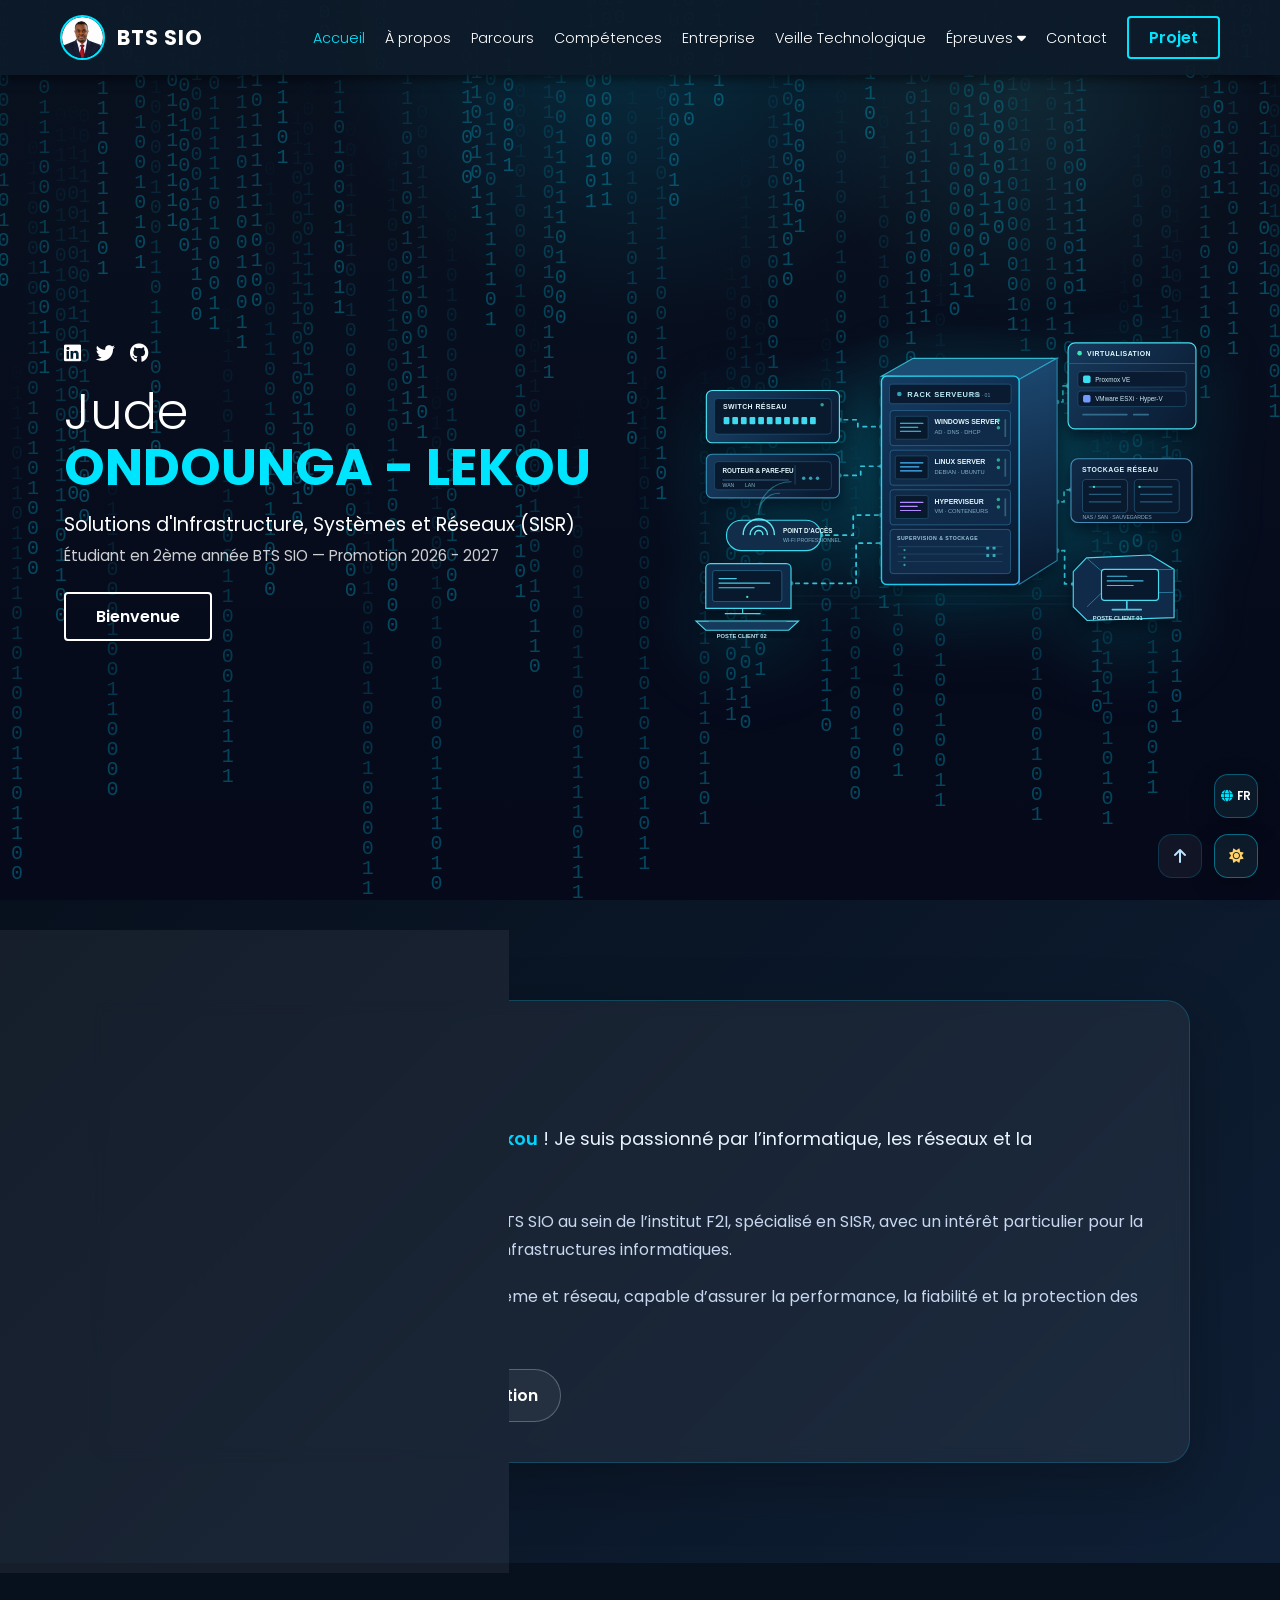
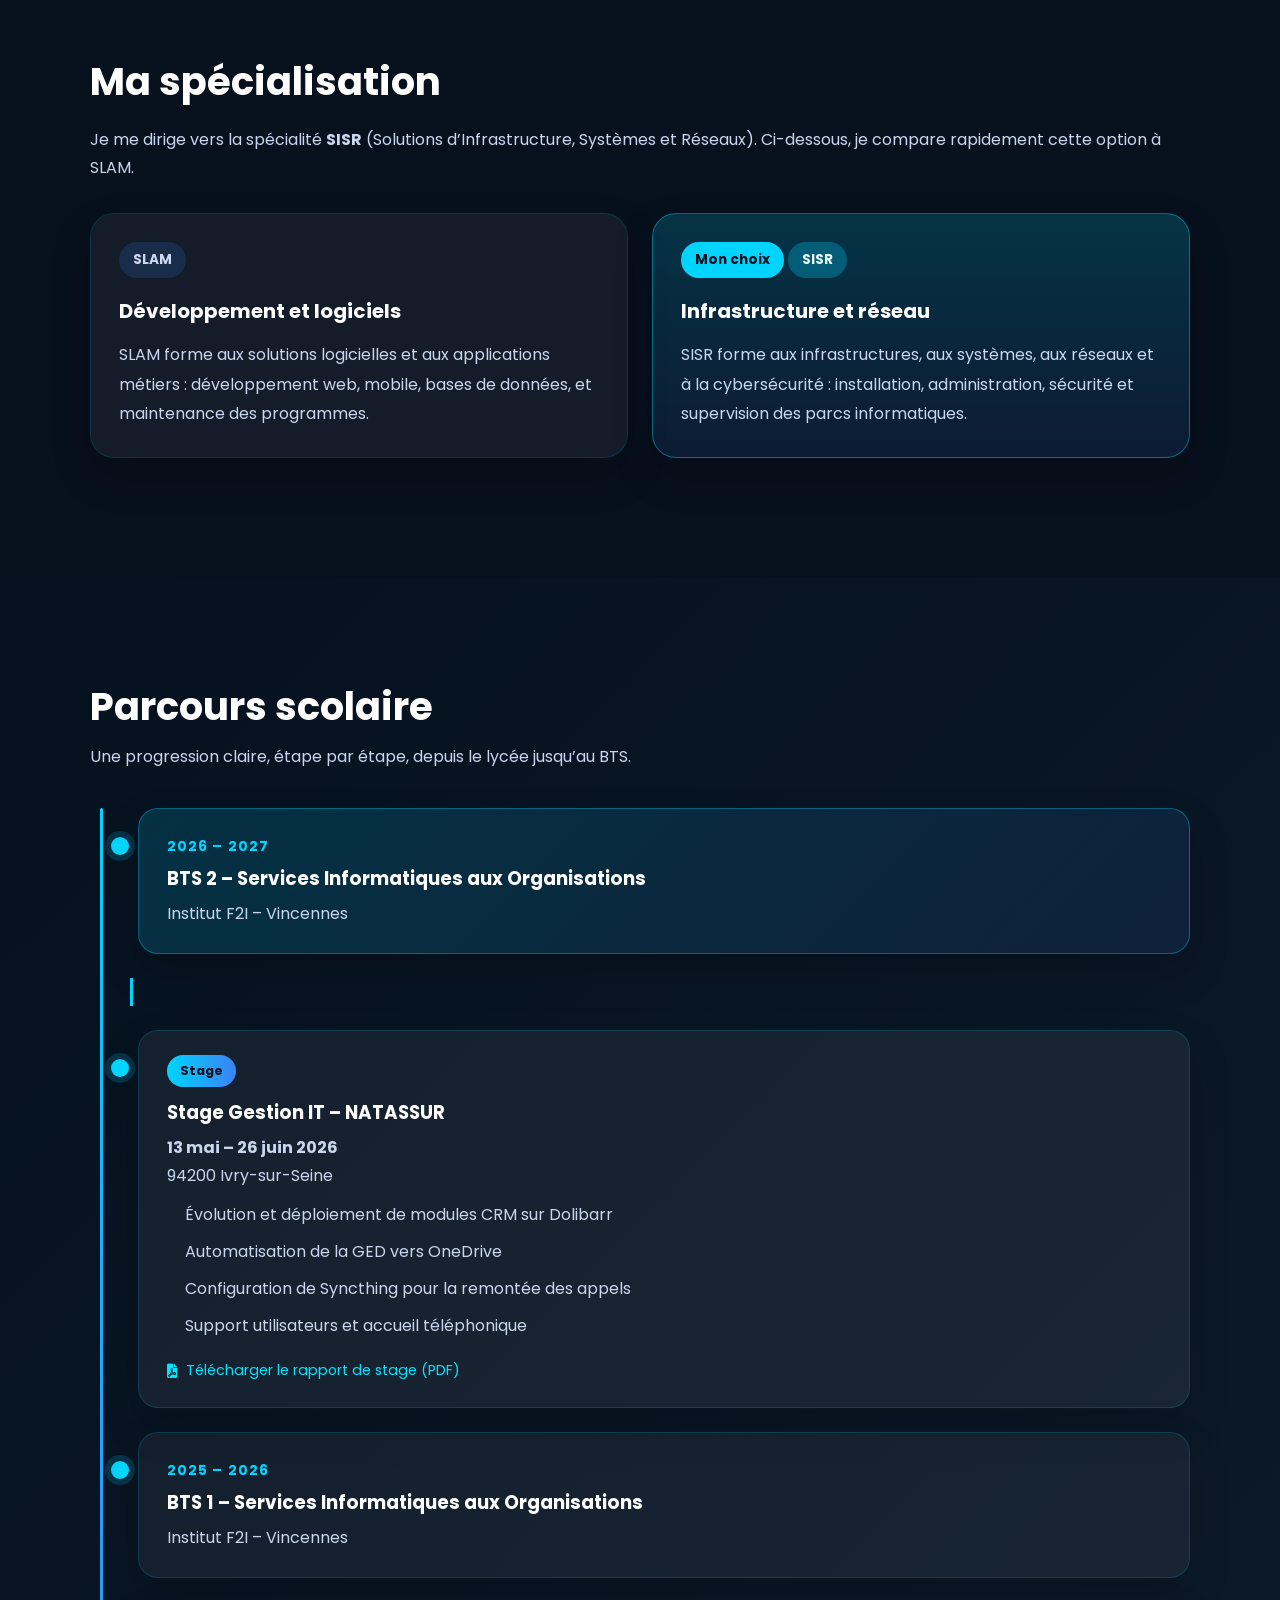
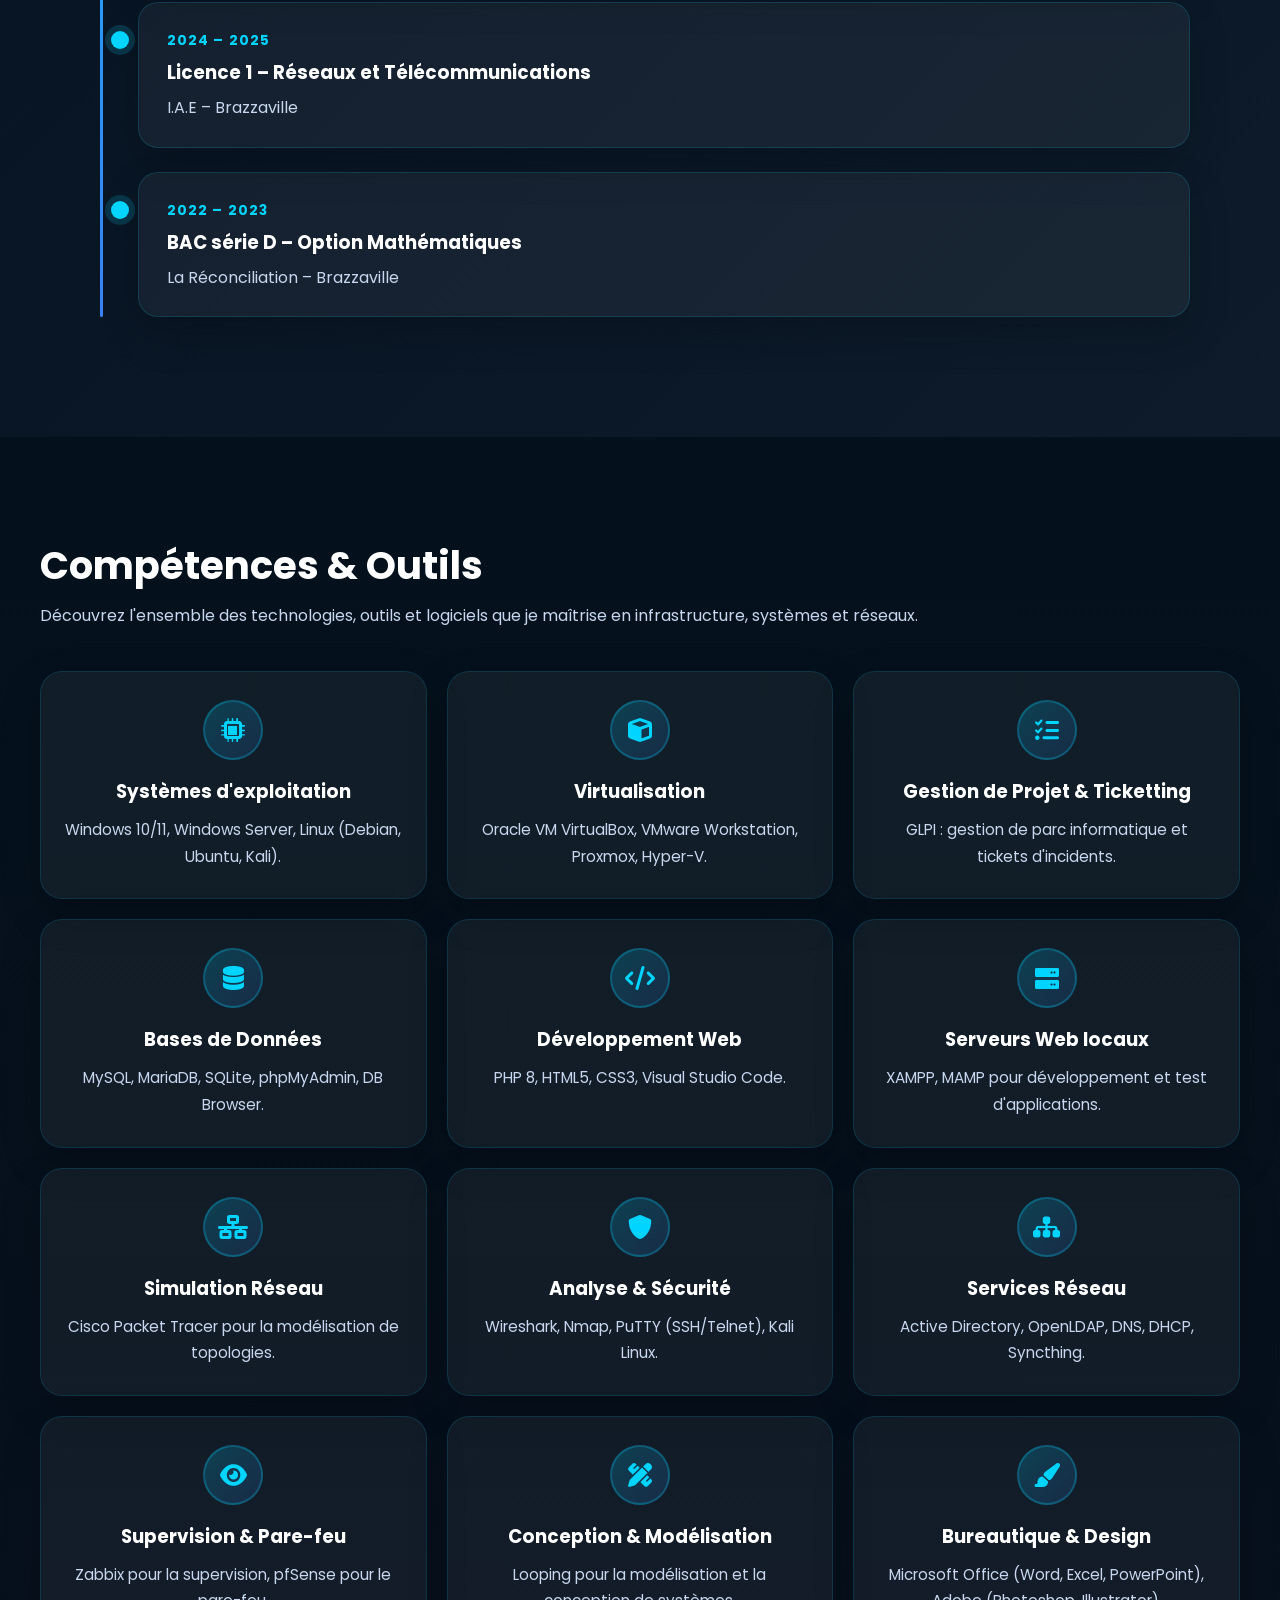
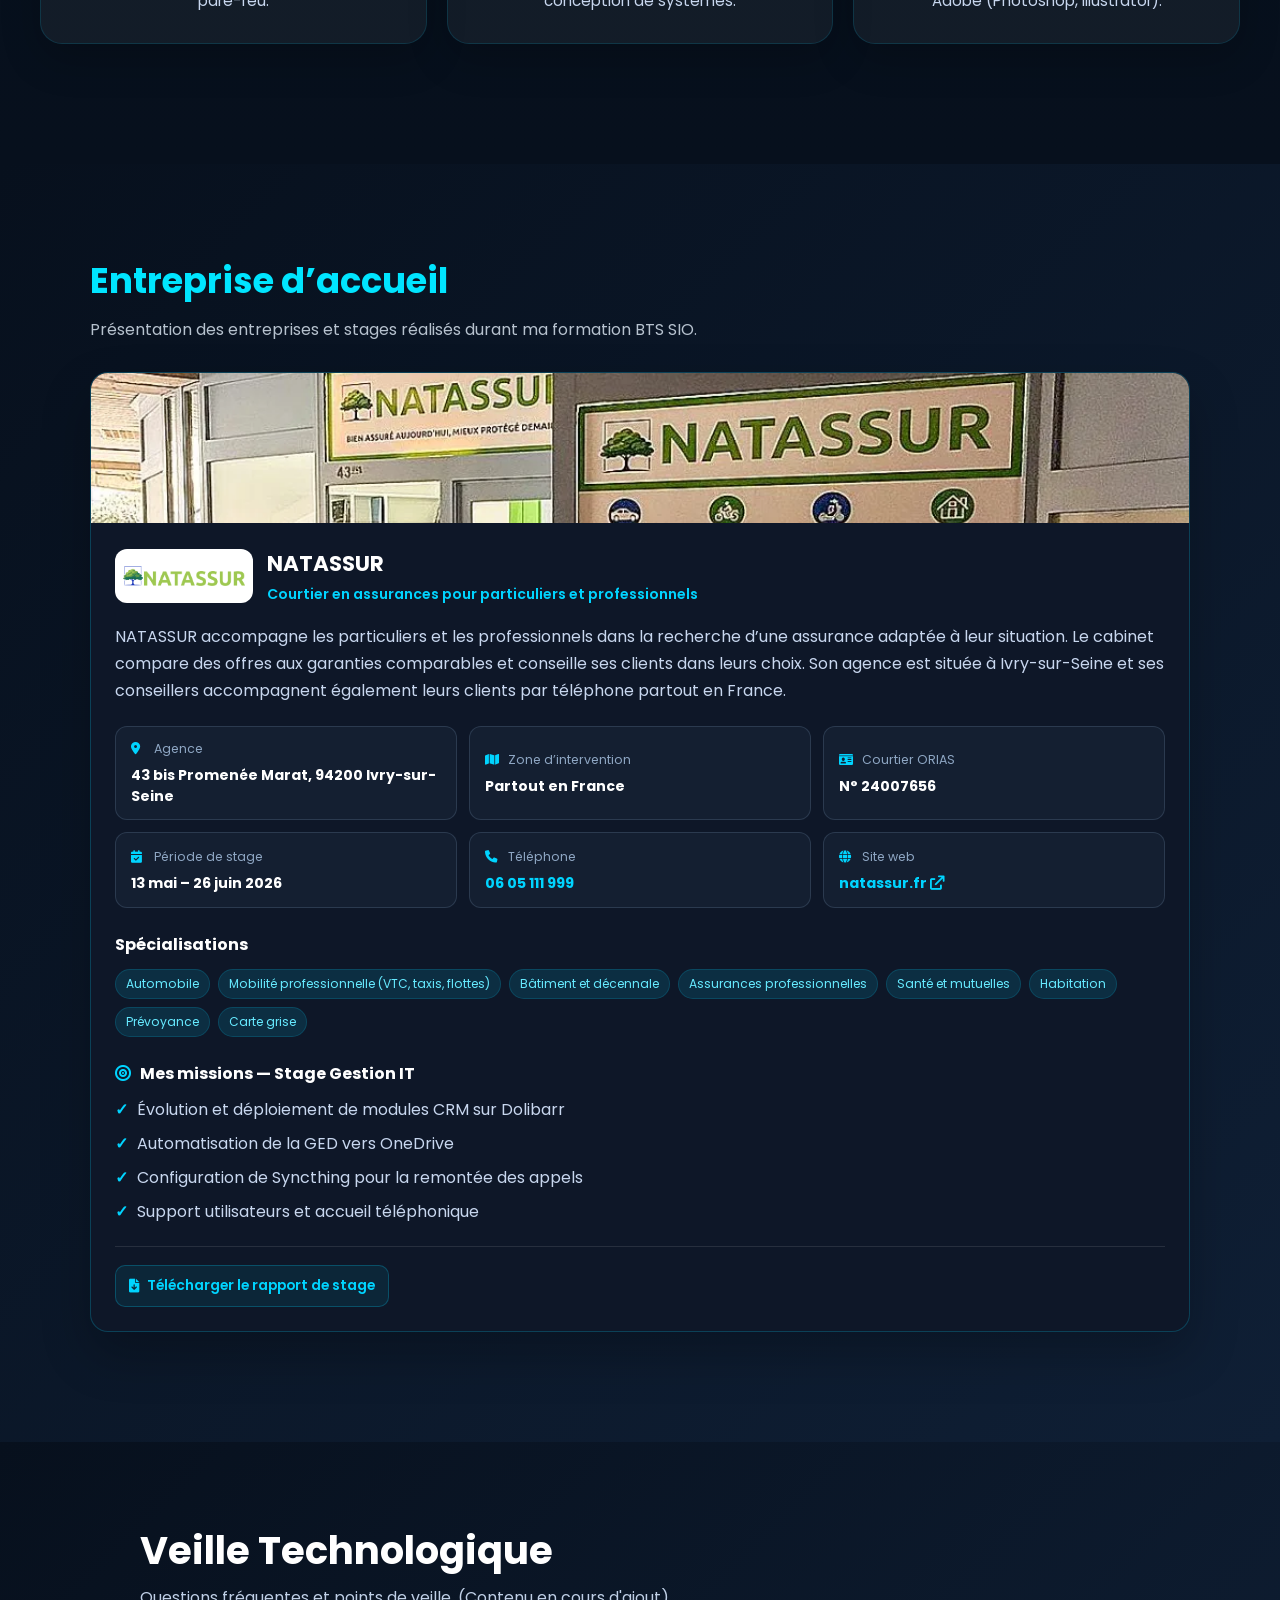
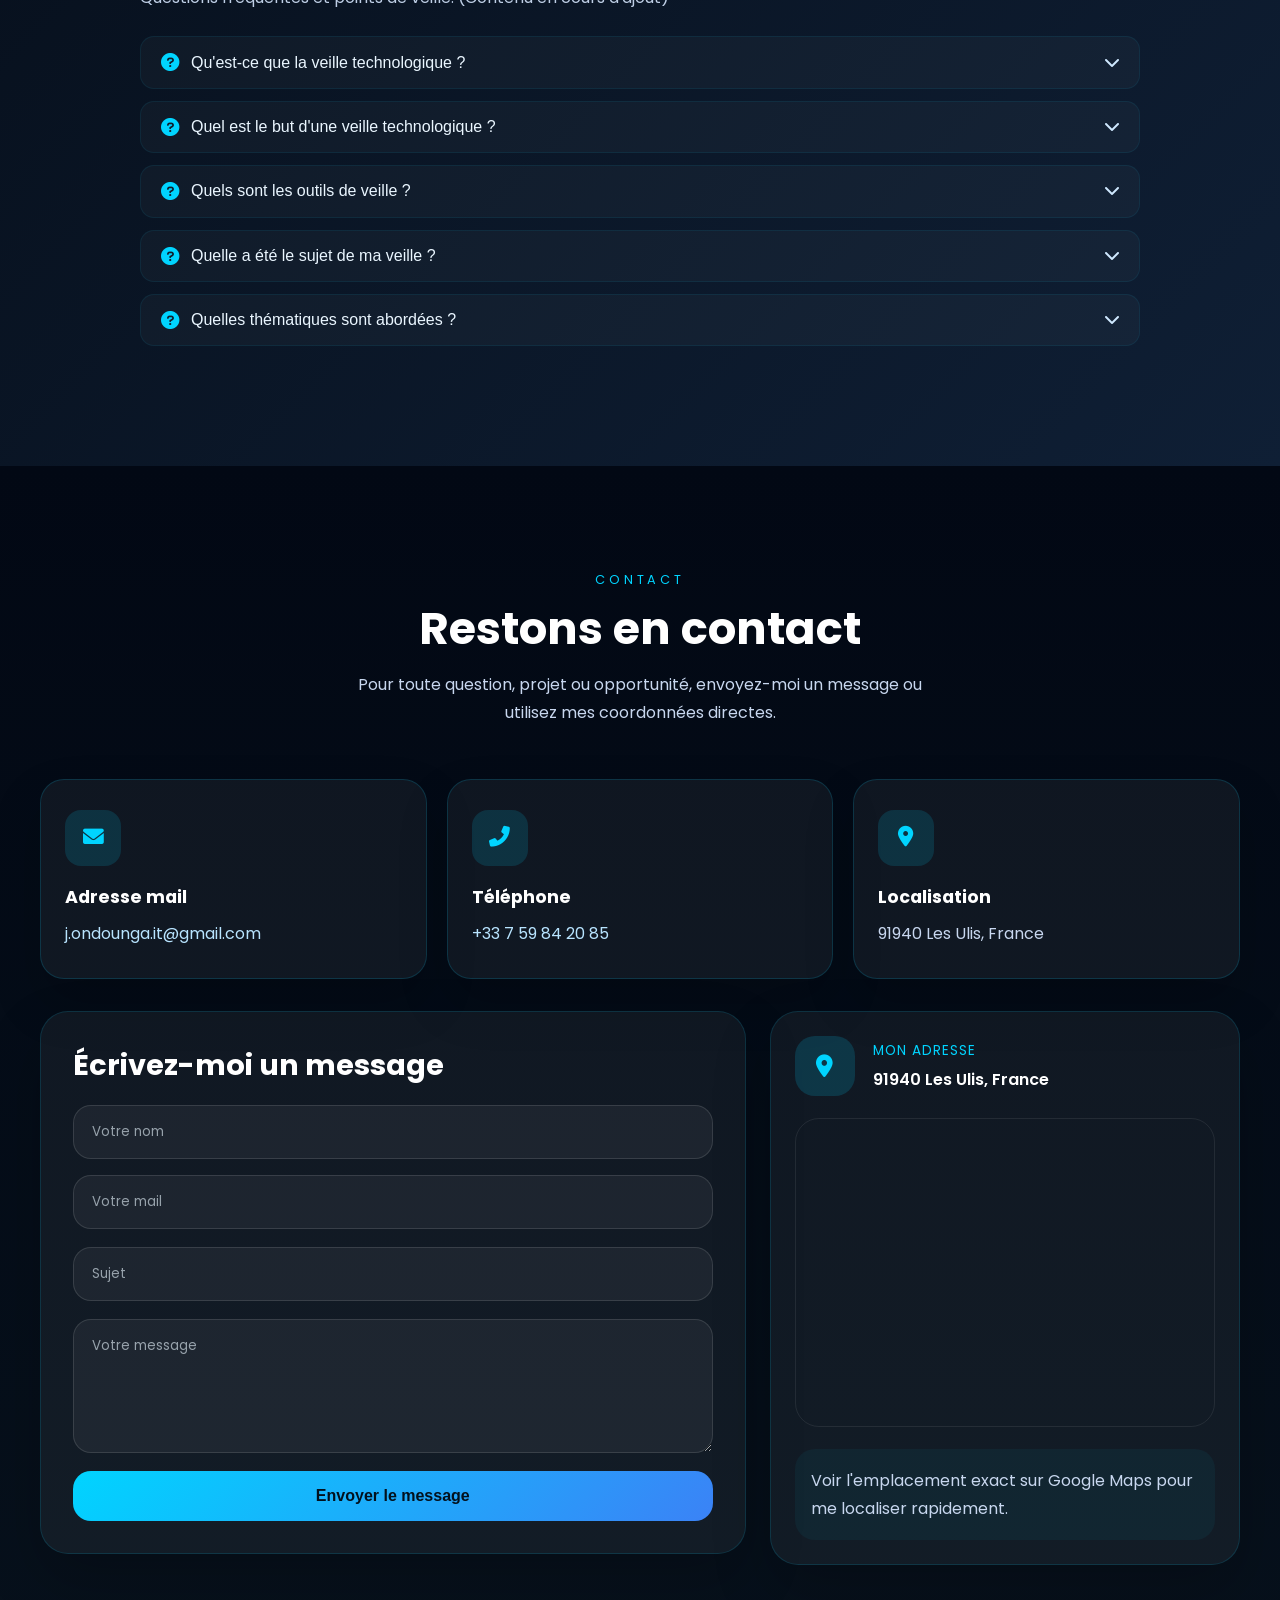
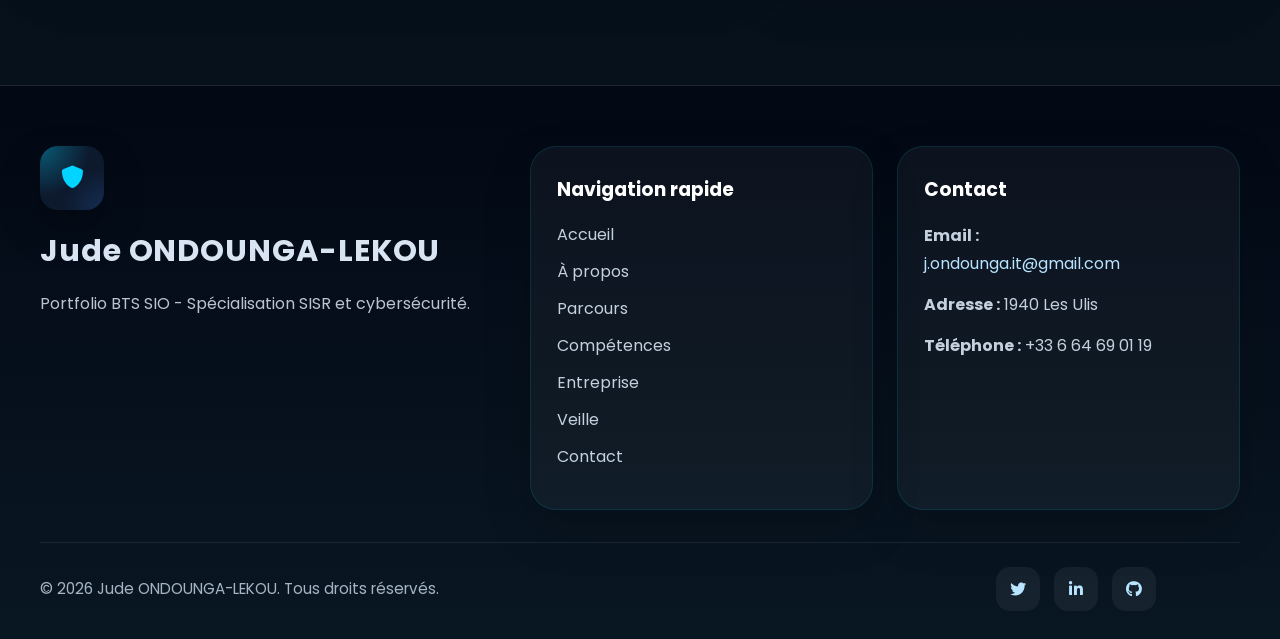
==== index.html @ 94095bde "a jour" ====
<!DOCTYPE html>
<html lang="fr">
<!--
    File: index.html
    Purpose: Page d'accueil du portfolio de Jude ONDOUNGA-LEKOU.
    Structure: Header (nav) → Hero → À propos → Spécialisation → Parcours → Compétences → Entreprise → Veille → Footer/Contact
    Notes:
        - Ancres disponibles: #a-propos, #parcours, #competences, #entreprise, #veille, #contact
        - Les styles sont dans `style.css` et les icônes utilisent Font Awesome.
-->
<head>
    <meta charset="UTF-8">
    <meta name="viewport" content="width=device-width, initial-scale=1.0">
    <link rel="icon" type="image/png" sizes="96x96" href="images/favicon.png">
    <title>Jude ONDOUNGA-LEKOU | Portfolio étudiant BTS SIO SISR</title>
    <meta name="description" content="Découvrez le portfolio de Jude ONDOUNGA-LEKOU, étudiant en BTS SIO option SISR : parcours, compétences en systèmes et réseaux, projets, certifications et veille technologique.">
    <meta name="author" content="Jude ONDOUNGA-LEKOU">
    <meta name="robots" content="index, follow">
    <meta name="theme-color" content="#0d1b2a">
    <meta property="og:type" content="website">
    <meta property="og:locale" content="fr_FR">
    <meta property="og:title" content="Jude ONDOUNGA-LEKOU | Portfolio BTS SIO SISR">
    <meta property="og:description" content="Parcours, compétences, projets et certifications en systèmes, réseaux et cybersécurité.">
    <meta name="twitter:card" content="summary">
        <script type="application/ld+json">
        {
            "@context": "https://schema.org",
            "@type": "Person",
            "name": "Jude ONDOUNGA-LEKOU",
            "description": "Étudiant en BTS Services informatiques aux organisations, option Solutions d’infrastructure, systèmes et réseaux (SISR).",
            "affiliation": {
                "@type": "EducationalOrganization",
                "name": "Institut F2I"
            },
            "knowsAbout": ["Administration systèmes", "Réseaux informatiques", "Cybersécurité", "BTS SIO SISR"]
        }
        </script>
    <link rel="stylesheet" href="style.css">
    <script src="theme.js" defer></script>
    <script src="index-page.js" defer></script>
    <script src="language.js" defer></script>
    <script src="binary-rain.js" defer></script>
    <link href="https://fonts.googleapis.com/css2?family=Poppins:wght@300;400;600;700&display=swap" rel="stylesheet">
    <link rel="stylesheet" href="https://cdnjs.cloudflare.com/ajax/libs/font-awesome/6.0.0/css/all.min.css">
</head>
<body id="top">

    <!-- Header: barre de navigation principale, fixe en haut -->
    <header class="navbar">
        <div class="logo-area">
            <div class="avatar">
                <img src="images/profil_jude2.png" alt="Jude ONDOUNGA-LEKOU">
            </div>
            <span class="bts-text">BTS SIO</span>
        </div>
        <button class="nav-toggle" aria-label="Ouvrir le menu" aria-expanded="false">
            <i class="fas fa-bars"></i>
        </button>
        <nav class="nav-links">
            <ul>
                <li><a href="#top" class="active">Accueil</a></li>
                <li><a href="#a-propos">À propos</a></li>
                <li><a href="#parcours">Parcours</a></li>
                <li><a href="#competences">Compétences</a></li>
                <li><a href="#entreprise">Entreprise</a></li>
                <li><a href="#veille">Veille Technologique</a></li>
                <li class="dropdown">
                    <a href="#" class="dropbtn">Épreuves <i class="fas fa-caret-down"></i></a>
                    <div class="dropdown-content">
                        <a href="epreuve-e4.html">Épreuve E4</a>
                        <a href="epreuve-e5.html">Épreuve E5</a>
                        <a href="certifications.html">Certifications</a>
                    </div>
                </li>
                <li><a href="#contact">Contact</a></li>
                <li><a href="projet.html" class="btn-projet">Projet</a></li>
            </ul>
        </nav>
    </header>

    <!-- Hero: introduction avec animation binaire en arrière-plan -->
    <section class="hero">
        <canvas class="binary-rain" aria-hidden="true"></canvas>
        <div class="hero-content">
            <div class="hero-text">
                <div class="social-icons">
                    <a href="https://www.linkedin.com/in/jude-ondounga-lekou/" target="_blank" rel="noopener noreferrer"><i class="fab fa-linkedin"></i></a>
                    <a href="#"><i class="fab fa-twitter"></i></a>
                    <a href="#"><i class="fab fa-github"></i></a>
                </div>
                <h1><span class="name">Jude</span><br> <span class="surname">ONDOUNGA - LEKOU</span></h1>
                <p class="title-sisr">Solutions d'Infrastructure, Systèmes et Réseaux (SISR)</p>
                <p class="promo">Étudiant en 2ème année BTS SIO — Promotion 2026 - 2027</p>
                <a href="#a-propos" class="btn-welcome">Bienvenue</a>
            </div>
            <div class="hero-illustration">
                <img class="hero-illustration-image" src="images/sisr-infrastructure.svg" alt="Illustration d’une infrastructure SISR reliant serveurs, équipements réseau, stockage et deux postes clients">
            </div>
        </div>
    </section>

    <!-- Section: À propos (ancre #a-propos) -->
    <section id="a-propos" class="about-section">
        <div class="about-container">
            <div class="about-content-card">
                <h2 class="about-title">À propos</h2>
                <p class="about-intro">
                    Bonjour, je m’appelle <span class="about-highlight">Jude Ondounga-Lekou</span> !
                    Je suis passionné par l’informatique, les réseaux et la cybersécurité.
                </p>
                <p class="about-text">
                    Actuellement étudiant en deuxième année de BTS SIO au sein de l’institut F2I, spécialisé  en SISR, avec un intérêt particulier pour la mise en place, la gestion et la sécurisation des infrastructures informatiques.
                </p>
                <p class="about-text">
                    Mon objectif est de devenir administrateur système et réseau, capable d’assurer la performance, la fiabilité et la protection des systèmes d’information au quotidien.
                </p>
                <div class="about-actions">
                    <a href="pdf/cv_17_f2i_jude_alternance_bts_systeme_&_reseau.pdf" target="_blank" rel="noopener" class="about-btn about-btn-primary">
                        <i class="fas fa-file-pdf"></i> Consulter CV
                    </a>
                    <a href="pdf/lettre_de_motivation_jude_ondounga-lekou.pdf" target="_blank" rel="noopener" class="about-btn about-btn-outline">
                        <i class="fas fa-envelope-open-text"></i> Lettre de Motivation
                    </a>
                </div>
            </div>
        </div>
    </section>

    <!-- Section: Spécialisation (SISR vs SLAM) -->
    <section class="specialization-section">
        <div class="specialization-container">
            <h2 class="specialization-title">Ma spécialisation</h2>
            <p class="specialization-intro">Je me dirige vers la spécialité <strong>SISR</strong> (Solutions d’Infrastructure, Systèmes et Réseaux). Ci-dessous, je compare rapidement cette option à SLAM.</p>
            <div class="specialization-grid">
                <article class="specialization-card specialization-card-slam">
                    <span class="specialization-tag">SLAM</span>
                    <h3>Développement et logiciels</h3>
                    <p>SLAM forme aux solutions logicielles et aux applications métiers : développement web, mobile, bases de données, et maintenance des programmes.</p>
                </article>
                <article class="specialization-card specialization-card-sisr specialization-card-active">
                    <div class="specialization-badge">Mon choix</div>
                    <span class="specialization-tag">SISR</span>
                    <h3>Infrastructure et réseau</h3>
                    <p>SISR forme aux infrastructures, aux systèmes, aux réseaux et à la cybersécurité : installation, administration, sécurité et supervision des parcs informatiques.</p>
                </article>
            </div>
        </div>
    </section>











    <!-- Section: Parcours scolaire (ancre #parcours) -->
    <section id="parcours" class="parcours-section">

        <div class="parcours-container">
            <div class="parcours-header">
                <h2 class="parcours-title">Parcours scolaire</h2>
                <p class="parcours-subtitle">Une progression claire, étape par étape, depuis le lycée jusqu’au BTS.</p>
            </div>

            <div class="parcours-tree">
                <div class="parcours-node parcours-node-main">
                    <span class="parcours-year">2026 – 2027</span>
                    <h3>BTS 2 – Services Informatiques aux Organisations</h3>
                    <p>Institut F2I – Vincennes</p>
                </div>

                <div class="parcours-branch"></div>

                <div class="parcours-card parcours-card-stage">
                    <div class="parcours-badge">Stage</div>
                    <h4>Stage Gestion IT – NATASSUR</h4>
                    <p><strong>13 mai – 26 juin 2026</strong><br>94200 Ivry-sur-Seine</p>
                    <ul>
                        <li>Évolution et déploiement de modules CRM sur Dolibarr</li>
                        <li>Automatisation de la GED vers OneDrive</li>
                        <li>Configuration de Syncthing pour la remontée des appels</li>
                        <li>Support utilisateurs et accueil téléphonique</li>
                    </ul>
                    <a class="project-download stage-report-download" href="pdf/rapport_de_fin_de_stage_bts1.pdf" download>
                        <i class="fas fa-file-pdf" aria-hidden="true"></i> Télécharger le rapport de stage (PDF)
                    </a>
                </div>

                <div class="parcours-node">
                    <span class="parcours-year">2025 – 2026</span>
                    <h3>BTS 1 – Services Informatiques aux Organisations</h3>
                    <p>Institut F2I – Vincennes</p>
                </div>

                <div class="parcours-node">
                    <span class="parcours-year">2024 – 2025</span>
                    <h3>Licence 1 – Réseaux et Télécommunications</h3>
                    <p>I.A.E – Brazzaville</p>
                </div>

                <div class="parcours-node parcours-node-last">
                    <span class="parcours-year">2022 – 2023</span>
                    <h3>BAC série D – Option Mathématiques</h3>
                    <p>La Réconciliation – Brazzaville</p>
                </div>
            </div>
        </div>
    </section>









    <!-- Section: Compétences & Outils (ancre #competences) -->
    <section id="competences" class="competences-section">
        <div class="competences-container">
            <div class="competences-header">
                <h2 class="competences-title">Compétences & Outils</h2>
                <p class="competences-subtitle">Découvrez l'ensemble des technologies, outils et logiciels que je maîtrise en infrastructure, systèmes et réseaux.</p>
            </div>

            <div class="competences-grid">
                <!-- Systèmes d'exploitation -->
                <div class="competence-card">
                    <div class="competence-icon">
                        <i class="fas fa-microchip"></i>
                    </div>
                    <h3>Systèmes d'exploitation</h3>
                    <p>Windows 10/11, Windows Server, Linux (Debian, Ubuntu, Kali).</p>
                </div>

                <!-- Virtualisation -->
                <div class="competence-card">
                    <div class="competence-icon">
                        <i class="fas fa-cube"></i>
                    </div>
                    <h3>Virtualisation</h3>
                    <p>Oracle VM VirtualBox, VMware Workstation, Proxmox, Hyper-V.</p>
                </div>

                <!-- Gestion de projet -->
                <div class="competence-card">
                    <div class="competence-icon">
                        <i class="fas fa-tasks"></i>
                    </div>
                    <h3>Gestion de Projet & Ticketting</h3>
                    <p>GLPI : gestion de parc informatique et tickets d'incidents.</p>
                </div>

                <!-- Bases de données -->
                <div class="competence-card">
                    <div class="competence-icon">
                        <i class="fas fa-database"></i>
                    </div>
                    <h3>Bases de Données</h3>
                    <p>MySQL, MariaDB, SQLite, phpMyAdmin, DB Browser.</p>
                </div>

                <!-- Développement Web -->
                <div class="competence-card">
                    <div class="competence-icon">
                        <i class="fas fa-code"></i>
                    </div>
                    <h3>Développement Web</h3>
                    <p>PHP 8, HTML5, CSS3, Visual Studio Code.</p>
                </div>

                <!-- Serveurs locaux -->
                <div class="competence-card">
                    <div class="competence-icon">
                        <i class="fas fa-server"></i>
                    </div>
                    <h3>Serveurs Web locaux</h3>
                    <p>XAMPP, MAMP pour développement et test d'applications.</p>
                </div>

                <!-- Simulation réseau -->
                <div class="competence-card">
                    <div class="competence-icon">
                        <i class="fas fa-network-wired"></i>
                    </div>
                    <h3>Simulation Réseau</h3>
                    <p>Cisco Packet Tracer pour la modélisation de topologies.</p>
                </div>

                <!-- Analyse & Sécurité -->
                <div class="competence-card">
                    <div class="competence-icon">
                        <i class="fas fa-shield-alt"></i>
                    </div>
                    <h3>Analyse & Sécurité</h3>
                    <p>Wireshark, Nmap, PuTTY (SSH/Telnet), Kali Linux.</p>
                </div>

                <!-- Services réseau -->
                <div class="competence-card">
                    <div class="competence-icon">
                        <i class="fas fa-sitemap"></i>
                    </div>
                    <h3>Services Réseau</h3>
                    <p>Active Directory, OpenLDAP, DNS, DHCP, Syncthing.</p>
                </div>

                <!-- Supervision & Pare-feu -->
                <div class="competence-card">
                    <div class="competence-icon">
                        <i class="fas fa-eye"></i>
                    </div>
                    <h3>Supervision & Pare-feu</h3>
                    <p>Zabbix pour la supervision, pfSense pour le pare-feu.</p>
                </div>

                <!-- Conception & Modélisation -->
                <div class="competence-card">
                    <div class="competence-icon">
                        <i class="fas fa-pencil-ruler"></i>
                    </div>
                    <h3>Conception & Modélisation</h3>
                    <p>Looping pour la modélisation et la conception de systèmes.</p>
                </div>

                <!-- Outils bureautiques & Design -->
                <div class="competence-card">
                    <div class="competence-icon">
                        <i class="fas fa-paint-brush"></i>
                    </div>
                    <h3>Bureautique & Design</h3>
                    <p>Microsoft Office (Word, Excel, PowerPoint), Adobe (Photoshop, Illustrator).</p>
                </div>
            </div>
        </div>
    </section>



    
    <section id="entreprise" class="entreprise-section">
        <div class="entreprise-container">
            <header class="entreprise-heading">
                <h2>Entreprise d’accueil</h2>
                <p>Présentation des entreprises et stages réalisés durant ma formation BTS SIO.</p>
            </header>

            <article class="company-profile" aria-labelledby="company-name">
                <div class="company-banner">
                    <img class="company-banner-image" src="images/banni%C3%A8re_natassur.webp" alt="Bannière de l’agence NATASSUR à Ivry-sur-Seine">
                </div>

                <div class="company-profile-content">
                    <div class="company-identity">
                        <img class="company-logo" src="images/natassur-logo.png" alt="Logo NATASSUR">
                        <div>
                            <h3 id="company-name">NATASSUR</h3>
                            <p class="company-tagline">Courtier en assurances pour particuliers et professionnels</p>
                        </div>
                    </div>

                    <p class="company-description">
                        NATASSUR accompagne les particuliers et les professionnels dans la recherche d’une assurance adaptée à leur situation. Le cabinet compare des offres aux garanties comparables et conseille ses clients dans leurs choix. Son agence est située à Ivry-sur-Seine et ses conseillers accompagnent également leurs clients par téléphone partout en France.
                    </p>

                    <div class="company-info-grid">
                        <div class="company-info-item">
                            <span class="company-info-label"><i class="fas fa-location-dot" aria-hidden="true"></i> Agence</span>
                            <strong class="company-info-value">43 bis Promenée Marat, 94200 Ivry-sur-Seine</strong>
                        </div>
                        <div class="company-info-item">
                            <span class="company-info-label"><i class="fas fa-map" aria-hidden="true"></i> Zone d’intervention</span>
                            <strong class="company-info-value">Partout en France</strong>
                        </div>
                        <div class="company-info-item">
                            <span class="company-info-label"><i class="fas fa-id-card" aria-hidden="true"></i> Courtier ORIAS</span>
                            <strong class="company-info-value">N° 24007656</strong>
                        </div>
                        <div class="company-info-item">
                            <span class="company-info-label"><i class="fas fa-calendar-check" aria-hidden="true"></i> Période de stage</span>
                            <strong class="company-info-value">13 mai – 26 juin 2026</strong>
                        </div>
                        <div class="company-info-item">
                            <span class="company-info-label"><i class="fas fa-phone" aria-hidden="true"></i> Téléphone</span>
                            <strong class="company-info-value"><a href="tel:+33605111999">06 05 111 999</a></strong>
                        </div>
                        <div class="company-info-item">
                            <span class="company-info-label"><i class="fas fa-globe" aria-hidden="true"></i> Site web</span>
                            <strong class="company-info-value"><a href="https://natassur.fr/" target="_blank" rel="noopener noreferrer">natassur.fr <i class="fas fa-arrow-up-right-from-square" aria-hidden="true"></i></a></strong>
                        </div>
                    </div>

                    <div class="company-specialties">
                        <h4>Spécialisations</h4>
                        <div class="company-tags">
                            <span>Automobile</span>
                            <span>Mobilité professionnelle (VTC, taxis, flottes)</span>
                            <span>Bâtiment et décennale</span>
                            <span>Assurances professionnelles</span>
                            <span>Santé et mutuelles</span>
                            <span>Habitation</span>
                            <span>Prévoyance</span>
                            <span>Carte grise</span>
                        </div>
                    </div>

                    <div class="company-missions">
                        <h4><i class="fas fa-bullseye" aria-hidden="true"></i> Mes missions — Stage Gestion IT</h4>
                        <ul>
                            <li>Évolution et déploiement de modules CRM sur Dolibarr</li>
                            <li>Automatisation de la GED vers OneDrive</li>
                            <li>Configuration de Syncthing pour la remontée des appels</li>
                            <li>Support utilisateurs et accueil téléphonique</li>
                        </ul>
                    </div>

                    <div class="company-actions">
                        <a class="company-action-link" href="pdf/rapport_de_fin_de_stage_bts1.pdf" download>
                            <i class="fas fa-file-arrow-down" aria-hidden="true"></i> Télécharger le rapport de stage
                        </a>
                    </div>
                </div>
            </article>
        </div>
    </section>

    <!-- Section: Veille technologique (ancre #veille) - accordéon interactif -->
    <section id="veille" class="veille-section">
        <div class="veille-container">
            <h2 class="veille-title">Veille Technologique</h2>
            <p class="veille-subtitle">Questions fréquentes et points de veille. (Contenu en cours d'ajout)</p>

            <div class="accordion">
                <div class="accordion-item">
                    <button class="accordion-header" aria-expanded="false">
                        <div class="q"><i class="fas fa-question-circle"></i> <span>Qu'est-ce que la veille technologique ?</span></div>
                        <span class="chev"><i class="fas fa-chevron-down"></i></span>
                    </button>
                    <div class="accordion-body">
                        <p>La veille technologique consiste à surveiller l'évolution des outils, des standards et des pratiques pour rester à jour.</p>
                    </div>
                </div>

                <div class="accordion-item">
                    <button class="accordion-header" aria-expanded="false">
                        <div class="q"><i class="fas fa-question-circle"></i> <span>Quel est le but d'une veille technologique ?</span></div>
                        <span class="chev"><i class="fas fa-chevron-down"></i></span>
                    </button>
                    <div class="accordion-body">
                        <p>Identifier des tendances, anticiper les risques et améliorer les pratiques professionnelles.</p>
                    </div>
                </div>

                <div class="accordion-item">
                    <button class="accordion-header" aria-expanded="false">
                        <div class="q"><i class="fas fa-question-circle"></i> <span>Quels sont les outils de veille ?</span></div>
                        <span class="chev"><i class="fas fa-chevron-down"></i></span>
                    </button>
                    <div class="accordion-body">
                        <p>Flux RSS, alertes Google, plateformes spécialisées, lectures techniques et tests pratiques.</p>
                    </div>
                </div>

                <div class="accordion-item">
                    <button class="accordion-header" aria-expanded="false">
                        <div class="q"><i class="fas fa-question-circle"></i> <span>Quelle a été le sujet de ma veille ?</span></div>
                        <span class="chev"><i class="fas fa-chevron-down"></i></span>
                    </button>
                    <div class="accordion-body">
                        <p>Contenu à venir — je documenterai ici mes recherches et conclusions.</p>
                    </div>
                </div>

                <div class="accordion-item">
                    <button class="accordion-header" aria-expanded="false">
                        <div class="q"><i class="fas fa-question-circle"></i> <span>Quelles thématiques sont abordées ?</span></div>
                        <span class="chev"><i class="fas fa-chevron-down"></i></span>
                    </button>
                    <div class="accordion-body">
                        <p>Sécurité, réseaux, virtualisation, bonnes pratiques d'administration et nouveautés cloud.</p>
                    </div>
                </div>
            </div>
        </div>
    </section>

    <!-- Section: Contact (ancre #contact) -->
    <section id="contact" class="contact-section">
        <div class="contact-wrapper">
            <div class="contact-intro">
                <span class="section-label">Contact</span>
                <h2>Restons en contact</h2>
                <p>Pour toute question, projet ou opportunité, envoyez-moi un message ou utilisez mes coordonnées directes.</p>
            </div>

            <div class="contact-grid">
                <div class="contact-card contact-card-primary">
                    <div class="contact-icon"><i class="fas fa-envelope"></i></div>
                    <h3>Adresse mail</h3>
                    <p><a href="mailto:j.ondounga.it@gmail.com">j.ondounga.it@gmail.com</a></p>
                </div>

                <div class="contact-card contact-card-secondary">
                    <div class="contact-icon"><i class="fas fa-phone-alt"></i></div>
                    <h3>Téléphone</h3>
                    <p><a href="tel:+33759842085">+33 7 59 84 20 85</a></p>
                </div>

                <div class="contact-card contact-card-tertiary">
                    <div class="contact-icon"><i class="fas fa-map-marker-alt"></i></div>
                    <h3>Localisation</h3>
                    <p>91940 Les Ulis, France</p>
                </div>
            </div>

            <div class="contact-form-panel">
                <div class="contact-form-card">
                    <h3>Écrivez-moi un message</h3>
                    <form id="contact-form">
                        <div class="form-row">
                            <input id="contact-name" type="text" placeholder="Votre nom" aria-label="Votre nom" required>
                            <input id="contact-email" type="email" placeholder="Votre mail" aria-label="Votre mail" required>
                        </div>
                        <div class="form-row">
                            <input id="contact-subject" type="text" placeholder="Sujet" aria-label="Sujet" required>
                        </div>
                        <div class="form-row">
                            <textarea id="contact-message" rows="5" placeholder="Votre message" aria-label="Votre message" required></textarea>
                        </div>
                        <button type="submit" class="contact-submit">Envoyer le message</button>
                    </form>
                </div>

                <aside class="contact-location-card">
                    <div class="location-panel-top">
                        <div class="location-marker"><i class="fas fa-map-marker-alt"></i></div>
                        <div>
                            <p class="location-label">Mon adresse</p>
                            <p class="location-address">91940 Les Ulis, France</p>
                        </div>
                    </div>
                    <div class="location-map-preview">
                        <iframe
                            src="https://maps.google.com/maps?q=17%20Av.%20de%20l'Atlantique,%2091940%20Les%20Ulis,%20France&output=embed"
                            title="Carte de localisation à Les Ulis"
                            allowfullscreen="" loading="lazy" referrerpolicy="no-referrer"
                        ></iframe>
                    </div>
                    <div class="location-note">
                        <p>Voir l'emplacement exact sur Google Maps pour me localiser rapidement.</p>
                    </div>
                </aside>
            </div>
        </div>
    </section>

    <!-- Footer du site -->
    <footer class="site-footer">
        <div class="footer-container">
            <div class="footer-brand">
                <div class="footer-logo"><i class="fas fa-shield-alt"></i></div>
                <h3>Jude ONDOUNGA-LEKOU</h3>
                <p>Portfolio BTS SIO - Spécialisation SISR et cybersécurité.</p>
            </div>
            <div class="footer-links-wrapper">
                <div class="footer-links">
                    <h4>Navigation rapide</h4>
                    <a href="#top">Accueil</a>
                    <a href="#a-propos">À propos</a>
                    <a href="#parcours">Parcours</a>
                    <a href="#competences">Compétences</a>
                    <a href="#entreprise">Entreprise</a>
                    <a href="#veille">Veille</a>
                    <a href="#contact">Contact</a>
                </div>
                <div class="footer-contact-card">
                    <h4>Contact</h4>
                    <p><strong>Email :</strong> <a href="mailto:j.ondounga.it@gmail.com">j.ondounga.it@gmail.com</a></p>
                    <p><strong>Adresse :</strong> 1940 Les Ulis</p>
                    <p><strong>Téléphone :</strong> +33 6 64 69 01 19</p>
                </div>
            </div>
        </div>
        <div class="footer-bottom">
            <p>© 2026 Jude ONDOUNGA-LEKOU. Tous droits réservés.</p>
            <div class="footer-actions">
                <div class="social-links">
                    <a href="#" aria-label="Twitter"><i class="fab fa-twitter"></i></a>
                    <a href="https://www.linkedin.com/in/jude-ondounga-lekou/" target="_blank" rel="noopener noreferrer" aria-label="LinkedIn"><i class="fab fa-linkedin-in"></i></a>
                    <a href="#" aria-label="GitHub"><i class="fab fa-github"></i></a>
                </div>
                <a href="#top" class="back-to-top" aria-label="Retour en haut"><i class="fas fa-arrow-up"></i></a>
            </div>
        </div>
    </footer>




</body>
</html>
---- style.css ----
/*
    File: style.css
    Purpose: Styles globaux pour le portfolio (thème bleu/cyan).
    Organisation:
        - Variables CSS (:root)
        - Reset de base
        - Navbar
        - Hero, sections et composants (about, specialization, parcours, competences, veille)
        - Responsive rules
    Note: conserver l'ordre pour faciliter la maintenance et l'override sélectif.
*/
:root {
    --primary-color: #1a237e;
    --accent-color: #0d47a1;
    --highlight-color: #00e5ff;
    --text-color: #ffffff;
    --font-family: 'Poppins', sans-serif;
}

* {
    margin: 0;
    padding: 0;
    box-sizing: border-box;
}

body {
    font-family: var(--font-family);
    background: radial-gradient(circle, #1a237e 0%, #0d1b2a 100%);
    color: var(--text-color);
    min-height: 100vh;
}

a {
    text-decoration: none;
    color: inherit;
    transition: all 0.3s ease;
}

ul {
    list-style: none;
}

/* Navbar Fixe */
.navbar {
    display: flex;
    justify-content: space-between;
    align-items: center;
    padding: 15px 60px;
    background-color: rgba(13, 27, 42, 0.95);
    position: fixed;
    top: 0;
    left: 0;
    width: 100%;
    z-index: 1000;
    box-shadow: 0 4px 10px rgba(0,0,0,0.5);
}

.logo-area {
    display: flex;
    align-items: center;
    gap: 12px;
}

.avatar {
    width: 45px;
    height: 45px;
    border-radius: 50%;
    overflow: hidden;
    border: 2px solid var(--highlight-color);
}

.avatar img {
    width: 100%;
    height: 100%;
    object-fit: cover;
}

.bts-text {
    font-weight: 700;
    font-size: 1.3rem;
    letter-spacing: 1px;
}

/* Carte de présentation au survol ou au focus du profil */
.navbar { overflow: visible; }
.logo-area {
    position: relative;
    cursor: pointer;
    touch-action: manipulation;
}
.logo-area .avatar {
    position: relative;
    z-index: 1;
    flex: 0 0 auto;
    transition: transform 280ms cubic-bezier(0.2, 0.8, 0.2, 1), box-shadow 240ms ease;
}
.logo-area .avatar img {
    display: block;
    width: 100%;
    height: 100%;
    object-fit: cover;
    object-position: center;
    border-radius: 50%;
}
.logo-area:focus { outline: none; }
.logo-area .avatar:focus-visible {
    outline: 3px solid var(--highlight-color);
    outline-offset: 4px;
}
.profile-card {
    position: absolute;
    top: calc(100% + 18px);
    left: 0;
    z-index: 1700;
    width: 330px;
    padding: 22px;
    border: 1px solid rgba(0, 212, 255, 0.28);
    border-radius: 18px;
    background: linear-gradient(145deg, #0d1b2a, #12263d);
    color: #eaf7ff;
    box-shadow: 0 22px 55px rgba(0, 0, 0, 0.38), inset 0 1px rgba(255, 255, 255, 0.05);
    opacity: 0;
    visibility: hidden;
    pointer-events: none;
    transform: translateY(-8px) scale(0.97);
    transform-origin: top left;
    transition: opacity 220ms ease, transform 220ms ease, visibility 220ms;
}
.profile-card::before {
    content: "";
    position: absolute;
    top: -7px;
    left: 22px;
    width: 12px;
    height: 12px;
    border-top: 1px solid rgba(0, 212, 255, 0.28);
    border-left: 1px solid rgba(0, 212, 255, 0.28);
    background: #10243a;
    transform: rotate(45deg);
}
.profile-card-top {
    display: flex;
    align-items: center;
    gap: 14px;
    margin-bottom: 15px;
}
.profile-card-mark {
    display: grid;
    place-items: center;
    flex: 0 0 44px;
    width: 44px;
    height: 44px;
    border-radius: 14px;
    background: rgba(0, 212, 255, 0.13);
    color: var(--highlight-color);
    font-size: 1.2rem;
}
.profile-card h2 {
    margin: 0;
    font-size: 1.02rem;
    line-height: 1.35;
}
.profile-card .profile-role {
    margin: 3px 0 0;
    color: #64eaff;
    font-size: 0.78rem;
    font-weight: 600;
    letter-spacing: 0.04em;
    text-transform: uppercase;
}
.profile-card .profile-description {
    margin: 0;
    color: #c3d3e2;
    font-size: 0.84rem;
    line-height: 1.65;
}
.profile-card .profile-description strong { color: #ffffff; }
.logo-area:hover .profile-card,
.logo-area:focus-within .profile-card,
.logo-area.profile-open .profile-card {
    top: 0;
    left: 245px;
    opacity: 1;
    visibility: visible;
    pointer-events: auto;
    transform: translateY(0) scale(1);
}
.logo-area:hover .avatar,
.logo-area:focus-within .avatar,
.logo-area.profile-open .avatar {
    z-index: 1600;
    transform: scale(5);
    transform-origin: top left;
    box-shadow: 0 0 0 2px rgba(0, 212, 255, 0.35), 0 12px 32px rgba(0, 0, 0, 0.45);
}

@media (max-width: 640px) {
    .logo-area:hover .profile-card,
    .logo-area:focus-within .profile-card,
    .logo-area.profile-open .profile-card {
        top: 250px;
        left: 0;
    }
    .profile-card { width: min(330px, calc(100vw - 40px)); }
}

.nav-links ul {
    display: flex;
    align-items: center;
    gap: 20px;
}

/* Bouton toggle pour mobile */
.nav-toggle {
    display: none;
    background: rgba(248,248,250,0.95);
    color: #0d1b2a;
    padding: 10px 12px;
    border-radius: 12px;
    font-size: 1.2rem;
    cursor: pointer;
    border: 1px solid rgba(0,0,0,0.06);
    box-shadow: 0 8px 18px rgba(2,6,23,0.12);
    width: 52px;
    height: 52px;
    align-items: center;
    justify-content: center;
}

/* Responsive navbar: mobile behavior */
@media (max-width: 900px) {
    .navbar { padding: 12px 20px; }
    .nav-links { display: none; }
    .nav-toggle { display: inline-flex; position: relative; flex: 0 0 auto; z-index: 1300; border-radius: 12px; }
    .nav-links ul { flex-direction: column; gap: 12px; }
    body.nav-open .nav-links {
        display: flex;
        position: fixed;
        left: 16px;
        right: 16px;
        top: 70px;
        background: rgba(13,27,42,0.98);
        padding: 14px 16px;
        border-radius: 12px;
        flex-direction: column;
        box-shadow: 0 18px 50px rgba(0,0,0,0.45);
        z-index: 1100;
    }
    .nav-links a { padding: 8px 10px; display: block; }
}

@media (max-width: 900px) {
    body.nav-open .navbar { z-index: 1200; }
}

@media (min-width: 901px) {
    .nav-toggle { display: none !important; }
    .nav-links { display: block !important; }
    .nav-links ul { display: flex !important; flex-direction: row !important; gap: 20px !important; }
}

/* When nav is open, slightly dim the page behind for clarity on small screens */
body.nav-open::after {
    content: '';
    position: fixed;
    inset: 0;
    background: rgba(2,6,23,0.45);
    z-index: 1090;
    pointer-events: none; /* allow clicks to reach the menu above */
}

.nav-links a:not(.btn-projet):not(.dropbtn) {
    font-weight: 300;
    font-size: 0.9rem;
    position: relative;
    padding-bottom: 3px;
}

.nav-links a:not(.btn-projet):not(.dropbtn):hover,
.nav-links a.active,
.nav-links .dropbtn.active,
.dropdown:hover > .dropbtn,
.dropdown.open > .dropbtn {
    color: var(--highlight-color);
}

.nav-links .btn-projet.active-btn {
    background-color: var(--highlight-color);
    color: #0d1b2a;
}






/* Menu Déroulant */

.dropdown {
    position: relative;
}

.dropbtn {
    font-weight: 300;
    font-size: 0.9rem;
    cursor: pointer;
}

.dropdown-content {
    display: none;
    position: absolute;
    background-color: #0d1b2a;
    min-width: 180px;
    box-shadow: 0px 8px 16px rgba(0,0,0,0.4);
    border-radius: 6px;
    top: 100%;
    left: 0;
    border: 1px solid rgba(255,255,255,0.1);
    overflow: hidden;
}

.dropdown-content a {
    color: var(--text-color);
    padding: 12px 16px;
    display: block;
    font-size: 0.85rem;
}

.dropdown-content a:hover {
    background-color: var(--accent-color);
    color: var(--highlight-color);
}

.dropdown:hover .dropdown-content {
    display: block;
}






/* Bouton Projet */
.btn-projet {
    padding: 8px 20px;
    border: 2px solid var(--highlight-color);
    border-radius: 4px;
    color: var(--highlight-color);
    font-weight: 600;
}

.btn-projet:hover {
    background-color: var(--highlight-color);
    color: #0d1b2a;
}

/* Contenu Hero */
.hero {
    position: relative;
    height: 100vh;
    display: flex;
    align-items: center;
    justify-content: center;
    padding-top: 80px;
    overflow: hidden;
    background: radial-gradient(circle at top, rgba(0, 212, 255, 0.16), transparent 30%),
                radial-gradient(circle at 80% 10%, rgba(84, 255, 252, 0.1), transparent 18%),
                linear-gradient(180deg, #09111f 0%, #05091a 100%);
}

.hero-bg {
    position: absolute;
    inset: 0;
    z-index: 0;
    overflow: hidden;
    opacity: 0.85;
}

.hero-bg::before,
.hero-bg::after {
    content: "";
    position: absolute;
    inset: 0;
    pointer-events: none;
}

.hero-bg::before {
    background: url("images/reseau-numerique.jpg") center 48% / cover no-repeat;
    transform: scale(1.03);
}

.hero-bg::after {
    z-index: 1;
    background: linear-gradient(90deg, rgba(5, 9, 26, 0.88) 0%, rgba(5, 9, 26, 0.48) 52%, rgba(5, 9, 26, 0.24) 100%),
                linear-gradient(180deg, rgba(5, 9, 26, 0.12), rgba(5, 9, 26, 0.45));
}

.hero-content {
    position: relative;
    z-index: 1;
    display: flex;
    justify-content: space-between;
    align-items: center;
    width: 90%;
    max-width: 1300px;
}

.binary-rain {
    position: absolute;
    inset: 0;
    z-index: 0;
    width: 100%;
    height: 100%;
    pointer-events: none;
    opacity: 0.55;
}

.hero-text {
    flex: 1;
}

.social-icons {
    display: flex;
    gap: 15px;
    margin-bottom: 15px;
}

.social-icons a {
    font-size: 1.2rem;
}

.social-icons a:hover {
    color: var(--highlight-color);
}

.hero-text h1 {
    font-size: 3.2rem;
    line-height: 1.1;
    margin-bottom: 15px;
}

.hero-text .name { font-weight: 300; }
.hero-text .surname { font-weight: 700; color: var(--highlight-color); }

.title-sisr {
    font-size: 1.2rem;
    margin-bottom: 5px;
}

.promo {
    font-size: 0.95rem;
    opacity: 0.8;
    margin-bottom: 25px;
}

.btn-welcome {
    display: inline-block;
    padding: 10px 30px;
    border: 2px solid var(--text-color);
    border-radius: 4px;
    font-weight: 600;
}

.btn-welcome:hover {
    background-color: var(--text-color);
    color: #0d1b2a;
}

.hero-illustration {
    flex: 1;
    text-align: right;
    display: flex;
    align-items: center;
    justify-content: center;
    transform: translate(22px, -18px);
}

.hero-illustration svg {
    max-width: 85%;
    height: auto;
    width: 100%;
}

.hero-illustration img {
    display: block;
    width: 100%;
    max-width: min(100%, 660px);
    max-height: 76vh;
    height: auto;
    object-fit: contain;
}

.hero-illustration .hero-illustration-image {
    filter: drop-shadow(0 20px 34px rgba(0, 212, 255, 0.18)) drop-shadow(0 15px 20px rgba(0, 0, 0, 0.28));
}

@media (max-width: 768px) {
    .hero {
        height: auto;
        min-height: 100vh;
        padding: 110px 0 32px;
    }

    .hero-content {
        width: 90%;
        flex-direction: column;
        align-items: flex-start;
        gap: 20px;
    }

    .hero-text,
    .hero-illustration {
        width: 100%;
        flex: none;
    }

    .hero-text h1 {
        font-size: clamp(2rem, 8vw, 3.2rem);
    }

    .hero-illustration {
        justify-content: center;
        transform: none;
    }

    .hero-illustration img {
        width: min(100%, 440px);
        max-height: 38vh;
    }
}

@keyframes drift-lines {
    0% { transform: translateX(0px) translateY(0px); }
    50% { transform: translateX(12px) translateY(-10px); }
    100% { transform: translateX(0px) translateY(0px); }
}

@keyframes blink-dot {
    0%, 100% { opacity: 0.3; transform: scale(0.9); }
    50% { opacity: 1; transform: scale(1.2); }
}








/* Animations SVG Réseau */
.network-animation {
    filter: drop-shadow(0 0 20px rgba(0, 212, 255, 0.3));
}

.network-line {
    stroke-linecap: round;
    animation: pulse-line 3s ease-in-out infinite;
}

.line-1 { animation-delay: 0s; }
.line-2 { animation-delay: 0.2s; }
.line-3 { animation-delay: 0.4s; }
.line-4 { animation-delay: 0.6s; }
.line-5 { animation-delay: 0.1s; }
.line-6 { animation-delay: 0.3s; }
.line-7 { animation-delay: 0.5s; }

/* Avatar modal preview (stable, évite gros transforms sur la barre) */
.avatar-modal {
    position: fixed;
    inset: 0;
    display: none;
    align-items: center;
    justify-content: center;
    z-index: 5000;
}
.avatar-modal.active { display: flex; }
.avatar-modal .backdrop {
    position: absolute;
    inset: 0;
    background: rgba(0,0,0,0.6);
}
.avatar-modal .content {
    position: relative;
    z-index: 1;
    padding: 8px;
    border-radius: 12px;
    display: flex;
    align-items: center;
    justify-content: center;
}
.avatar-modal .content img {
    width: min(420px, 80vw);
    height: auto;
    border-radius: 8px;
    box-shadow: 0 30px 60px rgba(0,0,0,0.6);
    display: block;
}
.avatar-modal .avatar-modal-close {
    position: absolute;
    top: 8px;
    right: 8px;
    z-index: 2;
    background: rgba(255,255,255,0.06);
    color: #fff;
    border: none;
    font-size: 1.4rem;
    width: 40px;
    height: 40px;
    border-radius: 10px;
    cursor: pointer;
}
.avatar-modal .avatar-modal-close:focus { outline: 2px solid var(--highlight-color); }
.line-8 { animation-delay: 0.7s; }

@keyframes pulse-line {
    0%, 100% { stroke-opacity: 0.3; stroke-width: 2; }
    50% { stroke-opacity: 0.8; stroke-width: 3; }
}

.node {
    animation: float 4s ease-in-out infinite;
}

.node-1 { animation-delay: 0s; }
.node-2 { animation-delay: 1s; }
.node-3 { animation-delay: 0.5s; }
.node-4 { animation-delay: 1.5s; }

@keyframes float {
    0%, 100% { transform: translateY(0px); }
    50% { transform: translateY(-10px); }
}

.node-glow {
    animation: glow-pulse 2s ease-in-out infinite;
}

@keyframes glow-pulse {
    0%, 100% { r: 20px; opacity: 0.2; }
    50% { r: 28px; opacity: 0.05; }
}

.node-center {
    animation: rotate-node 8s linear infinite;
}

@keyframes rotate-node {
    0% { transform: rotate(0deg); transform-origin: 250px 250px; }
    100% { transform: rotate(360deg); transform-origin: 250px 250px; }
}

.pulse {
    animation: pulse-glow 2s ease-in-out infinite;
}

@keyframes pulse-glow {
    0%, 100% { r: 30px; opacity: 0.2; }
    50% { r: 35px; opacity: 0.05; }
}

.node-label {
    font-size: 11px;
    fill: #00d4ff;
    opacity: 0.8;
    font-weight: 600;
}

.security-icon {
    animation: pulse-security 2s ease-in-out infinite;
}

@keyframes pulse-security {
    0%, 100% { opacity: 0.6; }
    50% { opacity: 1; }
}

.particle {
    animation: float-particle 4s ease-in-out infinite;
    opacity: 0.6;
}

.particle-1 { animation-delay: 0s; }
.particle-2 { animation-delay: 0.8s; }
.particle-3 { animation-delay: 1.6s; }
.particle-4 { animation-delay: 2.4s; }
.particle-5 { animation-delay: 3.2s; }

@keyframes float-particle {
    0% { opacity: 0; }
    50% { opacity: 0.8; }
    100% { opacity: 0; }
}

.connection-text {
    font-size: 12px;
    fill: #00d4ff;
    opacity: 0.7;
    font-weight: 600;
    animation: fade-pulse 3s ease-in-out infinite;
}

@keyframes fade-pulse {
    0%, 100% { opacity: 0.4; }
    50% { opacity: 0.9; }
}








/* Layout pour les pages Épreuves */
.page-container {
    padding: 140px 80px 40px;
    max-width: 1200px;
    margin: 0 auto;
}

@media (max-width: 900px) {
    .page-container { padding: 120px 20px 40px; }
    .page-title { font-size: 2rem; }
    .page-subtitle { font-size: 1rem; }
}

@media (max-width: 480px) {
    .page-title { font-size: 1.6rem; }
    .cert-desc { font-size: 0.88rem; }
}

.page-title {
    font-size: 2.5rem;
    color: var(--highlight-color);
    margin-bottom: 10px;
}

.nav-links a { pointer-events: auto; }
.dropdown.open .dropdown-content { display: block; }

.page-subtitle {
    font-size: 1.1rem;
    opacity: 0.8;
    margin-bottom: 30px;
}

.card {
    background: rgba(255, 255, 255, 0.05);
    border-left: 4px solid var(--highlight-color);
    padding: 25px;
    border-radius: 6px;
    margin-bottom: 20px;
}

.card h2,
.card h3 {
    margin-bottom: 10px;
}
.card h2 { font-size: 1.25rem; }

.project-grid {
    display: grid;
    grid-template-columns: repeat(auto-fit, minmax(min(100%, 300px), 1fr));
    gap: 24px;
}

.project-card {
    display: flex;
    flex-direction: column;
    margin-bottom: 0;
    border: 1px solid rgba(0, 229, 255, 0.18);
    border-left: 4px solid var(--highlight-color);
    background: linear-gradient(145deg, rgba(255, 255, 255, 0.07), rgba(255, 255, 255, 0.025));
    transition: transform 180ms ease, border-color 180ms ease, box-shadow 180ms ease;
}

.project-card:hover {
    transform: translateY(-4px);
    border-color: rgba(0, 229, 255, 0.55);
    box-shadow: 0 14px 32px rgba(0, 0, 0, 0.2);
}

.project-card h2 {
    line-height: 1.45;
}

.project-card h2 i {
    margin-right: 7px;
    color: var(--highlight-color);
}

.project-card-content {
    display: flex;
    flex: 1;
    flex-direction: column;
    gap: 12px;
}

.project-image {
    display: block;
    width: calc(100% + 50px);
    height: 180px;
    margin: -25px -25px 20px;
    object-fit: cover;
    object-position: center;
}

.project-badge {
    align-self: flex-start;
    padding: 4px 10px;
    border: 1px solid rgba(0, 229, 255, 0.45);
    border-radius: 999px;
    color: var(--highlight-color);
    font-size: 0.78rem;
    font-weight: 600;
}

.project-badge-progress {
    border-color: rgba(255, 193, 7, 0.55);
    color: #ffd166;
}

.project-documents {
    display: flex;
    flex-direction: column;
    align-items: flex-start;
    gap: 9px;
    margin-top: auto;
    padding-top: 16px;
    border-top: 1px solid rgba(255, 255, 255, 0.12);
}

.project-documents h3 {
    margin: 0;
    font-size: 0.9rem;
}

.project-download {
    display: inline-flex;
    align-items: center;
    gap: 8px;
    color: var(--highlight-color);
    font-size: 0.88rem;
    line-height: 1.5;
}

.project-download:hover {
    color: #ffffff;
    text-decoration: underline;
}









/* Activation du défilement fluide pour toute la page */
html {
    scroll-behavior: smooth;
    scroll-padding-top: 90px; /* Décale l'arrêt du scroll pour ne pas passer sous la navbar fixe */
}






/* Décalage d'ancre pour les sections avec navbar fixe */
section {
    scroll-margin-top: 100px;
}










/* Style de la section À Propos */
.about-section {
    background: linear-gradient(135deg, #07101d 0%, #0f1f35 100%);
    color: #f5f7ff;
    padding: 100px 20px;
    display: flex;
    justify-content: center;
}

.about-container {
    max-width: 1100px;
    width: 100%;
}

.about-content-card {
    background: rgba(255, 255, 255, 0.06);
    border: 1px solid rgba(0, 212, 255, 0.2);
    border-radius: 24px;
    padding: 40px;
    box-shadow: 0 20px 60px rgba(0, 0, 0, 0.25);
    backdrop-filter: blur(8px);
}

.about-title {
    font-size: 2.4rem;
    font-weight: 700;
    color: #ffffff;
    position: relative;
    padding-left: 20px;
    margin-bottom: 25px;
    display: flex;
    align-items: center;
}

.about-title::before {
    content: '';
    position: absolute;
    left: 0;
    top: 0;
    bottom: 0;
    width: 6px;
    background: linear-gradient(180deg, #00d4ff, #3b82f6);
    border-radius: 3px;
}

.about-intro {
    font-size: 1.12rem;
    margin-bottom: 20px;
    line-height: 1.8;
    color: #eaf4ff;
}

.about-text {
    font-size: 1rem;
    line-height: 1.8;
    margin-bottom: 18px;
    color: #c8d7ef;
}

.about-highlight {
    color: #00d4ff;
    font-weight: 600;
}

.about-actions {
    display: flex;
    flex-wrap: wrap;
    gap: 16px;
    margin-top: 28px;
}

.about-btn {
    display: inline-flex;
    align-items: center;
    gap: 10px;
    padding: 13px 22px;
    border-radius: 999px;
    font-weight: 600;
    transition: all 0.3s ease;
}

.about-btn-primary {
    background: linear-gradient(90deg, #00d4ff, #3b82f6);
    color: #03111d;
    box-shadow: 0 10px 25px rgba(59, 130, 246, 0.3);
}

.about-btn-primary:hover {
    transform: translateY(-2px);
    box-shadow: 0 14px 30px rgba(59, 130, 246, 0.35);
}

.about-btn-outline {
    border: 1px solid rgba(255, 255, 255, 0.25);
    background: rgba(255, 255, 255, 0.05);
    color: #ffffff;
}

.about-btn-outline:hover {
    background: rgba(255, 255, 255, 0.12);
    transform: translateY(-2px);
}

/* Parcours scolaire en arbre */
.parcours-section {
    background: linear-gradient(135deg, #05111f 0%, #0d1b2a 100%);
    padding: 100px 20px 120px;
    color: #f5f7ff;
}

.parcours-container {
    max-width: 1100px;
    margin: 0 auto;
}

.parcours-header {
    margin-bottom: 36px;
}

.parcours-title {
    font-size: 2.4rem;
    color: #ffffff;
    margin-bottom: 8px;
}

.parcours-subtitle {
    color: #c8d7ef;
    font-size: 1rem;
    line-height: 1.8;
}

.parcours-tree {
    position: relative;
    display: flex;
    flex-direction: column;
    gap: 24px;
    padding-left: 30px;
}

.parcours-tree::before {
    content: '';
    position: absolute;
    left: 10px;
    top: 0;
    bottom: 0;
    width: 3px;
    background: linear-gradient(180deg, #00d4ff, #3b82f6);
    border-radius: 999px;
}

.parcours-node,
.parcours-card {
    position: relative;
    margin-left: 18px;
    background: rgba(255,255,255,0.05);
    border: 1px solid rgba(0, 212, 255, 0.16);
    border-radius: 20px;
    padding: 24px 28px;
    box-shadow: 0 18px 40px rgba(0,0,0,0.18);
}

.parcours-node::before,
.parcours-card::before {
    content: '';
    position: absolute;
    left: -28px;
    top: 28px;
    width: 18px;
    height: 18px;
    border-radius: 50%;
    background: #00d4ff;
    box-shadow: 0 0 0 6px rgba(0, 212, 255, 0.16);
}

.parcours-node-main {
    background: linear-gradient(135deg, rgba(0, 212, 255, 0.16), rgba(59, 130, 246, 0.1));
    border-color: rgba(0, 212, 255, 0.35);
}

.parcours-year {
    display: inline-block;
    margin-bottom: 8px;
    color: #00d4ff;
    font-size: 0.85rem;
    font-weight: 700;
    text-transform: uppercase;
    letter-spacing: 0.08em;
}

.parcours-node h3,
.parcours-card h4 {
    margin: 0 0 8px;
    color: #ffffff;
    font-size: 1.15rem;
}

.parcours-node p,
.parcours-card p,
.parcours-card li {
    color: #c8d7ef;
    line-height: 1.8;
}

.parcours-card-stage {
    background: rgba(255,255,255,0.06);
}

.parcours-badge {
    display: inline-flex;
    padding: 7px 13px;
    border-radius: 999px;
    background: linear-gradient(90deg, #00d4ff, #3b82f6);
    color: #03111d;
    font-weight: 700;
    font-size: 0.8rem;
    margin-bottom: 12px;
}

.parcours-card ul {
    margin-top: 10px;
    padding-left: 18px;
}

.parcours-card li {
    margin-bottom: 8px;
}

.stage-report-download {
    margin-top: 12px;
}

.parcours-branch {
    height: 28px;
    border-left: 3px solid #00d4ff;
    margin-left: 10px;
}

.parcours-node-last {
    margin-bottom: 0;
}

@media (max-width: 768px) {
    .parcours-tree {
        padding-left: 20px;
    }

    .parcours-node,
    .parcours-card {
        padding: 20px;
    }
}










/* Section Compétences */
.competences-section {
    background: linear-gradient(180deg, #04111c 0%, #07101d 100%);
    padding: 100px 20px 120px;
    color: #f5f7ff;
}

.competences-container {
    max-width: 1200px;
    margin: 0 auto;
}

.competences-header {
    margin-bottom: 40px;
}

.competences-title {
    font-size: 2.4rem;
    color: #ffffff;
    margin-bottom: 8px;
}

.competences-subtitle {
    color: #c8d7ef;
    font-size: 1rem;
    line-height: 1.8;
}

.competences-grid {
    display: grid;
    grid-template-columns: repeat(3, 1fr);
    gap: 20px;
}

.competence-card {
    background: rgba(255, 255, 255, 0.05);
    border: 1px solid rgba(0, 212, 255, 0.14);
    border-radius: 22px;
    padding: 28px 24px;
    text-align: center;
    transition: all 0.35s cubic-bezier(0.34, 1.56, 0.64, 1);
    box-shadow: 0 15px 40px rgba(0, 0, 0, 0.2);
}

.competence-card:hover {
    transform: translateY(-10px);
    border-color: rgba(0, 212, 255, 0.35);
    background: rgba(0, 212, 255, 0.08);
    box-shadow: 0 25px 60px rgba(0, 212, 255, 0.15);
}

.competence-icon {
    width: 60px;
    height: 60px;
    margin: 0 auto 18px;
    background: linear-gradient(135deg, rgba(0, 212, 255, 0.2), rgba(59, 130, 246, 0.15));
    border: 2px solid rgba(0, 212, 255, 0.25);
    border-radius: 50%;
    display: flex;
    align-items: center;
    justify-content: center;
    font-size: 24px;
    color: #00d4ff;
}

.competence-card:hover .competence-icon {
    border-color: rgba(0, 212, 255, 0.5);
    background: linear-gradient(135deg, rgba(0, 212, 255, 0.35), rgba(59, 130, 246, 0.25));
    color: #ffffff;
}

/* Styles pour la page Certifications */
.cert-section {
    margin-top: 30px;
}
.cert-section h2 {
    font-size: 1.6rem;
    color: var(--highlight-color);
    margin-bottom: 10px;
}
.cert-section p.subtle {
    color: #c8d7ef;
    margin-bottom: 18px;
}
.cert-grid {
    display: grid;
    grid-template-columns: repeat(auto-fit, minmax(260px, 1fr));
    gap: 20px;
}
.cert-card {
    background: rgba(255,255,255,0.04);
    border: 1px solid rgba(0,212,255,0.10);
    border-radius: 16px;
    padding: 18px;
    display: flex;
    gap: 14px;
    align-items: center;
    transition: transform 0.28s ease, box-shadow 0.28s ease;
}
.cert-card:hover {
    transform: translateY(-8px);
    box-shadow: 0 28px 60px rgba(0,212,255,0.12);
    border-color: rgba(0,212,255,0.24);
}
.cert-logo {
    min-width: 72px;
    height: 72px;
    border-radius: 12px;
    display: grid;
    place-items: center;
    background: linear-gradient(135deg, rgba(0,212,255,0.08), rgba(59,130,246,0.04));
    border: 1px solid rgba(0,212,255,0.06);
    color: #00d4ff;
    font-size: 1.6rem;
}
.cert-meta {
    flex: 1;
}
.cert-title {
    font-size: 1rem;
    color: #ffffff;
    font-weight: 700;
    margin: 0 0 6px;
    line-height: 1.35;
}
.cert-provider {
    font-size: 0.85rem;
    color: #bcdff8;
    margin-bottom: 8px;
}
.cert-desc {
    font-size: 0.92rem;
    color: #c8d7ef;
    line-height: 1.4;
    margin-bottom: 10px;
}
.cert-actions {
    display: flex;
    gap: 10px;
    align-items: center;
}
.cert-btn {
    padding: 8px 14px;
    border-radius: 10px;
    font-weight: 700;
    background: linear-gradient(90deg, #00d4ff, #3b82f6);
    color: #03111d;
    border: none;
    cursor: pointer;
}
.cert-link { color: inherit; }
a.cert-link.cert-btn {
    display: inline-block;
    color: #03111d;
    text-decoration: none;
}

@media (max-width: 720px) {
    .cert-card { padding: 14px; }
    .cert-logo { min-width: 56px; height: 56px; font-size: 1.2rem; }
}

.competence-card h3 {
    margin: 0 0 12px;
    color: #ffffff;
    font-size: 1.15rem;
    font-weight: 700;
}

.competence-card p {
    margin: 0;
    color: #c8d7ef;
    font-size: 0.95rem;
    line-height: 1.75;
}

@media (max-width: 1024px) {
    .competences-grid {
        grid-template-columns: repeat(2, 1fr);
    }
}

@media (max-width: 768px) {
    .competences-grid {
        grid-template-columns: 1fr;
    }

    .competences-title {
        font-size: 2rem;
    }
}











/* Bloc spécialisation SISR vs SLAM */
.specialization-section {
    background: #07101d;
    color: #f5f7ff;
    padding: 90px 20px 120px;
}

.specialization-container {
    max-width: 1100px;
    margin: 0 auto;
}

.specialization-title {
    font-size: 2.4rem;
    margin-bottom: 16px;
    color: #ffffff;
}

.specialization-intro {
    font-size: 1rem;
    line-height: 1.8;
    margin-bottom: 30px;
    color: #c8d7ef;
}

.specialization-grid {
    display: grid;
    grid-template-columns: repeat(2, minmax(0, 1fr));
    gap: 24px;
}

.specialization-card {
    background: rgba(255, 255, 255, 0.05);
    border: 1px solid rgba(0, 212, 255, 0.12);
    border-radius: 24px;
    padding: 28px;
    box-shadow: 0 18px 40px rgba(0, 0, 0, 0.18);
    transition: transform 0.3s ease, border-color 0.3s ease, box-shadow 0.3s ease;
}

.specialization-card:hover {
    transform: translateY(-5px);
    border-color: rgba(0, 212, 255, 0.26);
    box-shadow: 0 24px 60px rgba(0, 0, 0, 0.22);
}

.specialization-tag {
    display: inline-flex;
    padding: 8px 14px;
    border-radius: 999px;
    font-weight: 700;
    font-size: 0.85rem;
    margin-bottom: 18px;
}

.specialization-card-slam .specialization-tag {
    background: rgba(59, 130, 246, 0.16);
    color: #cfd8ef;
}

.specialization-card-sisr .specialization-tag {
    background: rgba(0, 212, 255, 0.28);
    color: #e7fbff;
}

.specialization-card-active {
    background: linear-gradient(180deg, rgba(0, 212, 255, 0.18), rgba(59, 130, 246, 0.1));
    border-color: rgba(0, 212, 255, 0.4);
}

.specialization-badge {
    display: inline-flex;
    align-items: center;
    justify-content: center;
    padding: 8px 14px;
    border-radius: 999px;
    background: #00d4ff;
    color: #03111d;
    font-weight: 700;
    font-size: 0.85rem;
    margin-bottom: 16px;
}

.specialization-card h3 {
    margin: 0 0 14px;
    color: #ffffff;
    font-size: 1.25rem;
}

.specialization-card p {
    margin: 0;
    line-height: 1.85;
    color: #c8d7ef;
}

@media (max-width: 900px) {
    .specialization-grid {
        grid-template-columns: 1fr;
    }
}

/* Veille technologique - Accordéon */
.veille-section {
    background:  linear-gradient(135deg, #07101d 0%, #0f1f35 100%);
    padding: 80px 20px 120px;
    color: #eaf6ff;
}
.veille-container {
    max-width: 1000px;
    margin: 0 auto;
}
.veille-title {
    font-size: 2.4rem;
    margin-bottom: 6px;
    color: #ffffff;
}
.veille-subtitle {
    color: #bfcfe6;
    margin-bottom: 26px;
}
.accordion {
    display: grid;
    gap: 12px;
}
.accordion-item {
    background: rgba(255,255,255,0.03);
    border: 1px solid rgba(0,212,255,0.08);
    border-radius: 14px;
    overflow: hidden;
}
.accordion-header {
    width: 100%;
    display: flex;
    align-items: center;
    justify-content: space-between;
    padding: 16px 20px;
    background: transparent;
    color: #eaf6ff;
    font-size: 1rem;
    border: none;
    cursor: pointer;
}
.accordion-header:focus { outline: none; }
.accordion-header .q { display:flex; align-items:center; gap:12px; }
.accordion-header .q i { color: #00d4ff; font-size: 1.15rem; }
.accordion-header .chev { transition: transform 0.28s ease; color: #cfe9ff; }
.accordion-header[aria-expanded="true"] .chev { transform: rotate(180deg); }
.accordion-body {
    padding: 0 20px;
    max-height: 0;
    overflow: hidden;
    transition: max-height 0.35s ease;
    background: linear-gradient(180deg, rgba(0,0,0,0.02), transparent);
}
.accordion-body p { margin: 14px 0 20px; color: #c6d9ee; line-height: 1.7; }

/* Contact section */
.contact-section {
    background: linear-gradient(180deg, #020814 0%, #07111c 100%);
    padding: 100px 20px 120px;
    color: #f5f7ff;
}
.contact-wrapper {
    max-width: 1200px;
    margin: 0 auto;
    display: grid;
    gap: 32px;
}
.contact-intro {
    text-align: center;
    max-width: 760px;
    margin: 0 auto 20px;
}
.contact-intro .section-label {
    display: inline-flex;
    text-transform: uppercase;
    letter-spacing: 0.3em;
    color: #00d4ff;
    font-size: 0.8rem;
    margin-bottom: 16px;
}
.contact-intro h2 {
    margin: 0;
    font-size: 2.8rem;
    color: #ffffff;
    line-height: 1.05;
}
.contact-intro p {
    margin: 18px auto 0;
    max-width: 600px;
    color: #c8d7ef;
    line-height: 1.75;
}
.contact-grid {
    display: grid;
    grid-template-columns: repeat(3, minmax(0, 1fr));
    gap: 20px;
}
.contact-card {
    background: rgba(255,255,255,0.05);
    border: 1px solid rgba(0,212,255,0.16);
    border-radius: 24px;
    padding: 30px 24px;
    box-shadow: 0 24px 50px rgba(0,0,0,0.18);
    transition: transform 0.3s ease, border-color 0.3s ease;
}
.contact-card:hover {
    transform: translateY(-6px);
    border-color: rgba(0,212,255,0.3);
}
.contact-icon {
    width: 56px;
    height: 56px;
    display: grid;
    place-items: center;
    margin-bottom: 18px;
    border-radius: 16px;
    background: rgba(0,212,255,0.14);
    color: #00d4ff;
    font-size: 1.3rem;
}
.contact-card h3 {
    margin: 0 0 10px;
    font-size: 1.1rem;
    color: #ffffff;
}
.contact-card p {
    margin: 0;
    color: #c8d7ef;
    line-height: 1.8;
}
.contact-card a {
    color: #b8e4ff;
    text-decoration: none;
}
.contact-card a:hover {
    color: #00d4ff;
}
.contact-form-panel {
    display: grid;
    grid-template-columns: 1.2fr 0.8fr;
    gap: 24px;
    align-items: start;
}
.contact-form-card,
.contact-location-card {
    width: 100%;
    background: rgba(255,255,255,0.05);
    border: 1px solid rgba(0,212,255,0.14);
    border-radius: 28px;
    box-shadow: 0 26px 60px rgba(0,0,0,0.2);
}
.contact-form-card {
    padding: 32px;
}
.contact-form-card h3 {
    margin: 0 0 18px;
    font-size: 1.8rem;
    color: #ffffff;
}
.contact-location-card {
    padding: 24px;
    display: grid;
    gap: 22px;
}
.location-panel-top {
    display: flex;
    gap: 18px;
    align-items: center;
}
.location-marker {
    width: 60px;
    height: 60px;
    display: grid;
    place-items: center;
    border-radius: 20px;
    background: rgba(0,212,255,0.16);
    color: #00d4ff;
    font-size: 1.4rem;
}
.location-label {
    margin: 0 0 6px;
    color: #00d4ff;
    font-size: 0.85rem;
    letter-spacing: 0.08em;
    text-transform: uppercase;
}
.location-address {
    margin: 0;
    color: #ffffff;
    font-size: 1rem;
    line-height: 1.6;
    font-weight: 600;
}
.location-map-preview {
    position: relative;
    min-height: 300px;
    border-radius: 24px;
    overflow: hidden;
    border: 1px solid rgba(255,255,255,0.08);
}
.location-map-preview iframe {
    width: 100%;
    height: 100%;
    min-height: 300px;
    border: 0;
}
.location-note {
    padding: 18px 16px;
    border-radius: 20px;
    background: rgba(0,212,255,0.05);
    color: #c8d7ef;
    line-height: 1.7;
}
.form-row {
    display: grid;
    gap: 16px;
    margin-bottom: 18px;
}
.form-row input,
.form-row textarea {
    width: 100%;
    border: 1px solid rgba(255,255,255,0.12);
    border-radius: 18px;
    padding: 16px 18px;
    background: rgba(255,255,255,0.05);
    color: #eaf6ff;
    outline: none;
    font-family: inherit;
}
.form-row input::placeholder,
.form-row textarea::placeholder {
    color: rgba(234,246,255,0.6);
}
.form-row textarea {
    resize: vertical;
}
.contact-submit {
    display: inline-flex;
    align-items: center;
    justify-content: center;
    width: 100%;
    padding: 16px 24px;
    border: none;
    border-radius: 18px;
    background: linear-gradient(135deg, #00d4ff, #3b82f6);
    color: #03111d;
    font-weight: 700;
    font-size: 1rem;
    cursor: pointer;
    transition: transform 0.25s ease, box-shadow 0.25s ease;
}
.contact-submit:hover {
    transform: translateY(-2px);
    box-shadow: 0 16px 28px rgba(0,212,255,0.18);
}

@media (max-width: 1024px) {
    .contact-grid {
        grid-template-columns: repeat(2, minmax(0, 1fr));
    }
}

@media (max-width: 768px) {
    .contact-grid {
        grid-template-columns: 1fr;
    }
    .contact-form-card {
        padding: 24px;
    }
    .contact-intro h2 {
        font-size: 2.2rem;
    }
    .veille-title { font-size: 1.8rem; }
}

/* Footer du site */
.site-footer {
    background: linear-gradient(180deg, #020814, #091723);
    color: #d8e4f2;
    padding: 60px 20px 28px;
    border-top: 1px solid rgba(255,255,255,0.08);
}
.footer-container {
    max-width: 1200px;
    margin: 0 auto;
    display: flex;
    flex-wrap: wrap;
    justify-content: space-between;
    gap: 30px;
    align-items: flex-start;
    padding-bottom: 32px;
    border-bottom: 1px solid rgba(255,255,255,0.08);
}
.footer-brand {
    flex: 1 1 320px;
    min-width: 280px;
    max-width: 460px;
}
.footer-logo {
    width: 64px;
    height: 64px;
    display: grid;
    place-items: center;
    background: radial-gradient(circle at top left, rgba(0,212,255,0.35), transparent 55%),
                radial-gradient(circle at bottom right, rgba(59,130,246,0.18), transparent 45%),
                rgba(14, 28, 48, 0.95);
    border-radius: 18px;
    margin-bottom: 18px;
    box-shadow: 0 18px 40px rgba(0,0,0,0.25);
    color: #00d4ff;
    font-size: 1.4rem;
}
.footer-brand h3 {
    margin: 0 0 16px;
    font-size: 1.9rem;
    letter-spacing: 0.03em;
}
.footer-brand p {
    margin: 0;
    line-height: 1.8;
    color: rgba(232,244,255,0.8);
}
.footer-links-wrapper {
    display: grid;
    grid-template-columns: repeat(2, minmax(240px, 1fr));
    gap: 24px;
    flex: 1 1 440px;
}
.footer-links,
.footer-contact-card {
    background: rgba(255,255,255,0.04);
    border: 1px solid rgba(0,212,255,0.12);
    border-radius: 26px;
    padding: 28px 26px;
    box-shadow: 0 20px 48px rgba(0,0,0,0.18);
}
.footer-links h4,
.footer-contact-card h4 {
    margin: 0 0 18px;
    font-size: 1.18rem;
    color: #ffffff;
}
.footer-links a,
.footer-contact-card p,
.footer-contact-card a {
    display: block;
    color: rgba(228,241,255,0.85);
    text-decoration: none;
    margin-bottom: 12px;
    transition: color 0.25s ease;
}
.footer-links a:hover,
.footer-contact-card a:hover {
    color: #00d4ff;
}
.footer-contact-card p {
    margin: 0 0 12px;
    line-height: 1.8;
}
.footer-contact-card a {
    color: #b8e4ff;
}
.footer-bottom {
    max-width: 1200px;
    margin: 0 auto;
    display: flex;
    align-items: center;
    justify-content: space-between;
    gap: 20px;
    padding-top: 24px;
}
.footer-bottom p {
    margin: 0;
    color: rgba(228,241,255,0.72);
    font-size: 0.95rem;
}
.footer-actions {
    display: flex;
    align-items: center;
    gap: 18px;
}
.social-links {
    display: flex;
    gap: 14px;
    margin-right: 84px;
}
.social-links a,
.back-to-top {
    width: 44px;
    height: 44px;
    display: grid;
    place-items: center;
    border-radius: 14px;
    background: rgba(255,255,255,0.05);
    color: #b8e4ff;
    text-decoration: none;
    transition: transform 0.25s ease, background 0.25s ease, color 0.25s ease;
}
.social-links a:hover,
.back-to-top:hover {
    transform: translateY(-2px);
    background: rgba(0,212,255,0.18);
    color: #ffffff;
}
.back-to-top {
    position: fixed;
    right: 78px;
    bottom: 22px;
    z-index: 1399;
    border: 1px solid rgba(0,212,255,0.18);
    cursor: pointer;
}

@media (max-width: 600px) {
    .back-to-top {
        right: 70px;
        bottom: 22px;
    }
}

@media (max-width: 480px) {
    .back-to-top {
        right: 62px;
        bottom: 14px;
    }
}

@media (prefers-reduced-motion: reduce) {
    html { scroll-behavior: auto; }
}

/* Bouton fixe de changement de thème */
.theme-toggle {
    position: fixed;
    right: 22px;
    bottom: 22px;
    z-index: 1400;
    display: inline-flex;
    align-items: center;
    justify-content: center;
    gap: 9px;
    width: 44px;
    height: 44px;
    padding: 0;
    border: 1px solid rgba(0, 212, 255, 0.45);
    border-radius: 14px;
    background: #0d1b2a;
    color: #ffffff;
    box-shadow: 0 8px 24px rgba(0, 0, 0, 0.28);
    font: 600 0.9rem var(--font-family);
    cursor: pointer;
    transition: transform 0.2s ease, background-color 0.2s ease, box-shadow 0.2s ease;
}
.theme-toggle i { color: #ffd166; }
.theme-toggle:hover { transform: translateY(-3px); box-shadow: 0 12px 28px rgba(0, 0, 0, 0.35); }
.theme-toggle:focus-visible { outline: 3px solid #00d4ff; outline-offset: 3px; }

.language-switcher {
    position: fixed;
    right: 22px;
    bottom: 82px;
    z-index: 1600;
    font-family: var(--font-family);
}

.language-toggle {
    display: inline-flex;
    align-items: center;
    justify-content: center;
    gap: 4px;
    width: 44px;
    height: 44px;
    min-height: 44px;
    padding: 0 4px;
    border: 1px solid rgba(0, 212, 255, 0.35);
    border-radius: 14px;
    background: rgba(13, 27, 42, 0.96);
    color: #ffffff;
    box-shadow: 0 8px 24px rgba(0, 0, 0, 0.28);
    font: 600 0.72rem var(--font-family);
    cursor: pointer;
}

.language-toggle i { color: var(--highlight-color); }
.language-toggle:hover,
.language-toggle:focus-visible { border-color: var(--highlight-color); }
.language-toggle:focus-visible { outline: 3px solid var(--highlight-color); outline-offset: 3px; }

.language-menu {
    position: absolute;
    right: 0;
    bottom: calc(100% + 8px);
    display: grid;
    min-width: 150px;
    max-height: min(60vh, 360px);
    overflow-y: auto;
    padding: 6px;
    border: 1px solid rgba(0, 212, 255, 0.28);
    border-radius: 12px;
    background: #0d1b2a;
    box-shadow: 0 12px 30px rgba(0, 0, 0, 0.35);
}

.language-menu[hidden] { display: none; }

.language-option {
    padding: 8px 10px;
    border: 0;
    border-radius: 8px;
    background: transparent;
    color: #ffffff;
    font: 400 0.84rem var(--font-family);
    text-align: left;
    cursor: pointer;
}

.language-option:hover,
.language-option[aria-pressed="true"] {
    background: rgba(0, 212, 255, 0.14);
    color: var(--highlight-color);
}

body[data-theme="light"] .language-toggle,
body[data-theme="light"] .language-menu {
    background: #ffffff;
    color: #172554;
    border-color: #cbd5e1;
}

body[data-theme="light"] .language-option { color: #172554; }
body[data-theme="light"] .language-option:hover,
body[data-theme="light"] .language-option[aria-pressed="true"] {
    background: #e0f7ff;
    color: #075985;
}

@media (max-width: 480px) {
    .language-switcher { right: 14px; bottom: 70px; }
}

/* Palette claire */
body[data-theme="light"] {
    background: #f3f7fc;
    color: #1f2937;
}
body[data-theme="light"] .navbar,
body[data-theme="light"].nav-open .nav-links {
    background: rgba(255, 255, 255, 0.97);
    color: #1f2937;
    box-shadow: 0 4px 18px rgba(15, 23, 42, 0.12);
}
body[data-theme="light"] .dropdown-content { background: #ffffff; border-color: #dbe5f0; }
body[data-theme="light"] .dropdown-content a { color: #1f2937; }
body[data-theme="light"] .hero {
    background: radial-gradient(circle at top, rgba(0, 160, 210, 0.13), transparent 35%),
                linear-gradient(180deg, #f8fbff 0%, #e8f1fb 100%);
}
body[data-theme="light"] .hero-bg::after {
    background: linear-gradient(90deg, rgba(8, 28, 48, 0.72) 0%, rgba(8, 28, 48, 0.34) 55%, rgba(8, 28, 48, 0.14) 100%),
                linear-gradient(180deg, rgba(8, 28, 48, 0.08), rgba(8, 28, 48, 0.28));
}
body[data-theme="light"] .hero-text,
body[data-theme="light"] .title-sisr { color: #1f2937; }
body[data-theme="light"] .btn-welcome { border-color: #1f2937; }
body[data-theme="light"] .btn-welcome:hover { background: #1f2937; color: #ffffff; }
body[data-theme="light"] .about-section,
body[data-theme="light"] .parcours-section,
body[data-theme="light"] .competences-section,
body[data-theme="light"] .specialization-section,
body[data-theme="light"] .veille-section,
body[data-theme="light"] .contact-section {
    background: #f3f7fc;
    color: #1f2937;
}
body[data-theme="light"] .about-content-card,
body[data-theme="light"] .parcours-node,
body[data-theme="light"] .parcours-card,
body[data-theme="light"] .competence-card,
body[data-theme="light"] .specialization-card,
body[data-theme="light"] .accordion-item,
body[data-theme="light"] .contact-card,
body[data-theme="light"] .contact-form-card,
body[data-theme="light"] .contact-location-card,
body[data-theme="light"] .card,
body[data-theme="light"] .cert-card {
    background-color: #ffffff;
    color: #1f2937;
    box-shadow: 0 12px 32px rgba(31, 41, 55, 0.08);
}
body[data-theme="light"] .about-title,
body[data-theme="light"] .parcours-title,
body[data-theme="light"] .parcours-node h3,
body[data-theme="light"] .parcours-card h4,
body[data-theme="light"] .competences-title,
body[data-theme="light"] .competence-card h3,
body[data-theme="light"] .specialization-title,
body[data-theme="light"] .specialization-card h3,
body[data-theme="light"] .veille-title,
body[data-theme="light"] .accordion-header,
body[data-theme="light"] .contact-intro h2,
body[data-theme="light"] .contact-card h3,
body[data-theme="light"] .contact-form-card h3,
body[data-theme="light"] .location-address,
body[data-theme="light"] .cert-title {
    color: #172554;
}
body[data-theme="light"] .about-intro,
body[data-theme="light"] .about-text,
body[data-theme="light"] .parcours-subtitle,
body[data-theme="light"] .parcours-node p,
body[data-theme="light"] .parcours-card p,
body[data-theme="light"] .parcours-card li,
body[data-theme="light"] .competences-subtitle,
body[data-theme="light"] .competence-card p,
body[data-theme="light"] .specialization-intro,
body[data-theme="light"] .specialization-card p,
body[data-theme="light"] .veille-subtitle,
body[data-theme="light"] .accordion-body p,
body[data-theme="light"] .contact-intro p,
body[data-theme="light"] .contact-card p,
body[data-theme="light"] .location-note,
body[data-theme="light"] .cert-desc,
body[data-theme="light"] .cert-section p.subtle,
body[data-theme="light"] .page-subtitle {
    color: #475569;
}
body[data-theme="light"] .specialization-card-slam .specialization-tag { color: #334155; }
body[data-theme="light"] .specialization-card-sisr .specialization-tag { color: #075985; }
body[data-theme="light"] .about-btn-outline { color: #1f2937; border-color: #cbd5e1; background: #f8fafc; }
body[data-theme="light"] .contact-card a,
body[data-theme="light"] .cert-provider { color: #2563a6; }
body[data-theme="light"] .form-row input,
body[data-theme="light"] .form-row textarea { background: #f8fafc; color: #1f2937; border-color: #cbd5e1; }
body[data-theme="light"] .form-row input::placeholder,
body[data-theme="light"] .form-row textarea::placeholder { color: #64748b; }
body[data-theme="light"] .site-footer { background: #e7eef7; color: #1f2937; border-color: #d2deec; }
body[data-theme="light"] .footer-links,
body[data-theme="light"] .footer-contact-card { background: #ffffff; border-color: #dbe5f0; }
body[data-theme="light"] .footer-links h4,
body[data-theme="light"] .footer-contact-card h4 { color: #172554; }
body[data-theme="light"] .footer-links a,
body[data-theme="light"] .footer-contact-card p,
body[data-theme="light"] .footer-contact-card a,
body[data-theme="light"] .footer-bottom p { color: #475569; }
body[data-theme="light"] .theme-toggle { background: #ffffff; color: #172554; border-color: #cbd5e1; }
body[data-theme="light"] .theme-toggle i { color: #475569; }

/* Présentation de l'entreprise d'accueil */
.entreprise-section {
    padding: 90px 20px 110px;
    background: linear-gradient(135deg, #07101d 0%, #0f1f35 100%);
    color: #eaf6ff;
}

.entreprise-container {
    max-width: 1100px;
    margin: 0 auto;
}

.entreprise-heading {
    margin-bottom: 30px;
}

.entreprise-heading h2 {
    margin-bottom: 10px;
    color: var(--highlight-color);
    font-size: 2.2rem;
}

.entreprise-heading p {
    color: rgba(232, 244, 255, 0.78);
}

.company-profile {
    overflow: hidden;
    border: 1px solid rgba(0, 212, 255, 0.22);
    border-radius: 18px;
    background: #0e1728;
    box-shadow: 0 22px 50px rgba(0, 0, 0, 0.24);
}

.company-banner {
    position: relative;
    display: flex;
    min-height: 150px;
    align-items: center;
    gap: 18px;
    overflow: hidden;
    padding: 24px 30px;
    background: #101a28;
}

.company-banner-image {
    position: absolute;
    inset: 0;
    width: 100%;
    height: 100%;
    object-fit: cover;
    object-position: center 34%;
}

.company-profile-content {
    padding: 24px;
}

.company-identity {
    display: flex;
    align-items: center;
    gap: 14px;
    margin-bottom: 18px;
}

.company-logo {
    display: block;
    width: 138px;
    height: 54px;
    flex: 0 0 138px;
    padding: 8px;
    border-radius: 12px;
    background: #ffffff;
    object-fit: contain;
}

.company-identity h3 {
    margin: 0 0 4px;
    color: #ffffff;
    font-size: 1.35rem;
}

.company-tagline {
    margin: 0;
    color: #00d4ff;
    font-size: 0.88rem;
    font-weight: 600;
}

.company-description {
    margin-bottom: 22px;
    color: #c8d7ef;
    line-height: 1.7;
}

.company-info-grid {
    display: grid;
    grid-template-columns: repeat(3, minmax(0, 1fr));
    gap: 12px;
    margin-bottom: 24px;
}

.company-info-item {
    display: flex;
    min-height: 76px;
    flex-direction: column;
    justify-content: center;
    gap: 7px;
    padding: 13px 15px;
    border: 1px solid rgba(133, 165, 201, 0.2);
    border-radius: 12px;
    background: #141f31;
}

.company-info-label {
    color: #8ea6c3;
    font-size: 0.78rem;
}

.company-info-label i {
    width: 16px;
    margin-right: 4px;
    color: #00d4ff;
}

.company-info-value {
    color: #ffffff;
    font-size: 0.88rem;
    line-height: 1.45;
}

.company-info-value a {
    color: #00d4ff;
}

.company-specialties,
.company-missions {
    margin-top: 24px;
}

.company-specialties h4,
.company-missions h4 {
    margin-bottom: 12px;
    color: #ffffff;
    font-size: 1rem;
}

.company-tags {
    display: flex;
    flex-wrap: wrap;
    gap: 8px;
}

.company-tags span {
    padding: 5px 10px;
    border: 1px solid rgba(0, 212, 255, 0.16);
    border-radius: 999px;
    background: rgba(0, 212, 255, 0.12);
    color: #66eaff;
    font-size: 0.76rem;
}

.company-missions h4 i {
    margin-right: 6px;
    color: #00d4ff;
}

.company-missions ul {
    display: grid;
    gap: 9px;
    padding: 0;
    list-style: none;
}

.company-missions li {
    position: relative;
    padding-left: 22px;
    color: #c8d7ef;
    line-height: 1.55;
}

.company-missions li::before {
    position: absolute;
    left: 0;
    color: #00d4ff;
    content: "✓";
    font-weight: 700;
}

.company-actions {
    display: flex;
    flex-wrap: wrap;
    gap: 10px;
    margin-top: 22px;
    padding-top: 18px;
    border-top: 1px solid rgba(255, 255, 255, 0.1);
}

.company-action-link {
    display: inline-flex;
    min-height: 42px;
    align-items: center;
    gap: 8px;
    padding: 9px 13px;
    border: 1px solid rgba(0, 212, 255, 0.24);
    border-radius: 10px;
    background: rgba(0, 212, 255, 0.08);
    color: #00d4ff;
    font-size: 0.86rem;
    font-weight: 600;
}

.company-action-link:hover {
    background: rgba(0, 212, 255, 0.16);
    color: #ffffff;
}

body[data-theme="light"] .entreprise-section {
    background: #f3f7fc;
    color: #1f2937;
}

@media (max-width: 900px) {
    .company-info-grid { grid-template-columns: repeat(2, minmax(0, 1fr)); }
}

@media (max-width: 560px) {
    .entreprise-section { padding: 70px 16px 80px; }
    .entreprise-heading h2 { font-size: 1.8rem; }
    .company-banner { min-height: 120px; padding: 18px; }
    .company-profile-content { padding: 18px; }
    .company-info-grid { grid-template-columns: 1fr; }
}

@media (max-width: 480px) {
    .theme-toggle { right: 14px; bottom: 14px; width: 44px; height: 44px; padding: 0; font-size: 0.82rem; }
}

@media (max-width: 960px) {
    .footer-container {
        grid-template-columns: 1fr;
    }
    .footer-links-wrapper {
        grid-template-columns: 1fr;
    }
    .footer-bottom {
        flex-direction: column;
        align-items: flex-start;
    }
}
@media (max-width: 640px) {
    .footer-brand h3 {
        font-size: 1.6rem;
    }
    .footer-links h4,
    .footer-contact-card h4 {
        font-size: 1.05rem;
    }
    .footer-links a,
    .footer-contact-card p,
    .footer-contact-card a {
        font-size: 0.95rem;
    }
    .footer-bottom {
        width: 100%;
    }
}

/* Présentation de l'épreuve E5 */
.e5-overview {
    display: grid;
    grid-template-columns: minmax(0, 1.15fr) minmax(280px, 0.85fr);
    align-items: center;
    gap: 30px;
    min-height: 330px;
    margin-bottom: 28px;
    padding: 30px;
    border: 1px solid rgba(0, 229, 255, 0.2);
    border-left: 4px solid var(--highlight-color);
    border-radius: 14px;
    background: linear-gradient(145deg, rgba(255, 255, 255, 0.07), rgba(255, 255, 255, 0.025));
}

.e5-overview-content {
    min-width: 0;
}

.e5-overview-heading {
    display: flex;
    align-items: flex-start;
    gap: 16px;
}

.e5-overview-icon {
    display: inline-flex;
    width: 42px;
    height: 42px;
    flex: 0 0 42px;
    align-items: center;
    justify-content: center;
    border-radius: 12px;
    background: rgba(0, 229, 255, 0.12);
    color: var(--highlight-color);
    font-size: 1.1rem;
}

.e5-overview h2 {
    margin-bottom: 5px;
    font-size: 1.15rem;
}

.e5-overview p {
    color: rgba(255, 255, 255, 0.78);
    line-height: 1.65;
}

.e5-project-tags {
    display: flex;
    flex-wrap: wrap;
    gap: 8px;
}

.e5-synthesis-button {
    display: inline-flex;
    align-items: center;
    gap: 10px;
    margin: 20px 0 0 58px;
    padding: 12px 18px;
    border: 1px solid var(--highlight-color);
    border-radius: 10px;
    background: var(--highlight-color);
    box-shadow: 0 8px 20px rgba(0, 229, 255, 0.18);
    color: #0d1b2a;
    font-weight: 700;
    line-height: 1.4;
    transition: transform 180ms ease, box-shadow 180ms ease, background 180ms ease;
}

.e5-synthesis-button:hover {
    transform: translateY(-2px);
    background: #73f1ff;
    box-shadow: 0 12px 26px rgba(0, 229, 255, 0.28);
}

.e5-synthesis-button:focus-visible {
    outline: 3px solid #ffffff;
    outline-offset: 3px;
}

.e5-sheet-preview {
    display: block;
    width: min(100%, 265px);
    min-width: 0;
    max-height: 390px;
    justify-self: center;
    border: 1px solid rgba(255, 255, 255, 0.22);
    border-radius: 8px;
    background: #ffffff;
    box-shadow: 0 18px 34px rgba(0, 0, 0, 0.3), 0 0 0 5px rgba(255, 255, 255, 0.04);
    object-fit: contain;
    animation: e5-preview-float 2.6s ease-in-out infinite;
    will-change: transform;
}

@keyframes e5-preview-float {
    0%, 100% { transform: translate(0, 0) rotate(2deg); }
    25% { transform: translate(5px, -12px) rotate(0); }
    50% { transform: translate(0, -20px) rotate(-2.5deg); }
    75% { transform: translate(-5px, -10px) rotate(0); }
}

.e5-project-tags li {
    padding: 4px 10px;
    border: 1px solid rgba(0, 229, 255, 0.24);
    border-radius: 999px;
    background: rgba(0, 229, 255, 0.08);
    color: var(--highlight-color);
    font-size: 0.76rem;
}

.e5-project-grid {
    align-items: stretch;
}

.e5-projects-title {
    margin: 34px 0 18px;
    padding-bottom: 12px;
    border-bottom: 1px solid rgba(0, 229, 255, 0.28);
    color: var(--highlight-color);
    font-size: 1.5rem;
    line-height: 1.35;
}

.e5-stage-grid {
    margin-bottom: 28px;
}

.e5-stage-facts {
    display: grid;
    gap: 9px;
    margin-top: 2px;
}

.e5-stage-facts li {
    display: flex;
    align-items: flex-start;
    gap: 9px;
    color: rgba(255, 255, 255, 0.78);
    font-size: 0.84rem;
}

.e5-stage-facts i {
    width: 16px;
    margin-top: 4px;
    color: var(--highlight-color);
    text-align: center;
}

.e5-stage-skeleton {
    min-height: 300px;
    border-style: dashed;
    border-color: rgba(0, 229, 255, 0.32);
    background: linear-gradient(145deg, rgba(0, 229, 255, 0.035), rgba(255, 255, 255, 0.02));
}

.e5-stage-skeleton-visual {
    display: flex;
    width: calc(100% + 50px);
    height: 180px;
    align-items: center;
    justify-content: center;
    margin: -25px -25px 20px;
    border-bottom: 1px dashed rgba(0, 229, 255, 0.28);
    background: linear-gradient(135deg, rgba(0, 229, 255, 0.06), rgba(255, 255, 255, 0.025));
    color: rgba(0, 229, 255, 0.55);
    font-size: 1.5rem;
}

.e5-stage-skeleton-visual i {
    display: grid;
    width: 42px;
    height: 42px;
    place-items: center;
    border: 1px dashed rgba(0, 229, 255, 0.5);
    border-radius: 50%;
}

.e5-stage-skeleton-lines {
    display: grid;
    gap: 12px;
    padding: 5px 0;
}

.e5-skeleton-line {
    display: block;
    width: 78%;
    height: 9px;
    border-radius: 999px;
    background: rgba(148, 163, 184, 0.17);
}

.e5-skeleton-line-short {
    width: 42%;
    height: 12px;
    background: rgba(0, 229, 255, 0.14);
}

.e5-skeleton-line-medium {
    width: 60%;
}

.e5-project-tags {
    margin-top: auto;
}

body[data-theme="light"] .e5-overview {
    background: #ffffff;
}

body[data-theme="light"] .e5-overview p {
    color: #475569;
}

@media (max-width: 600px) {
    .e5-overview-heading {
        gap: 12px;
    }

    .e5-overview {
        min-height: 0;
        grid-template-columns: minmax(0, 1fr);
        gap: 24px;
        padding: 20px;
    }

    .e5-synthesis-button {
        max-width: 100%;
        font-size: 0.9rem;
        margin-left: 54px;
    }

    .e5-sheet-preview {
        width: min(100%, 265px);
    }
}

@media (prefers-reduced-motion: reduce) {
    .e5-sheet-preview {
        animation: none;
        transform: none;
        will-change: auto;
    }
}
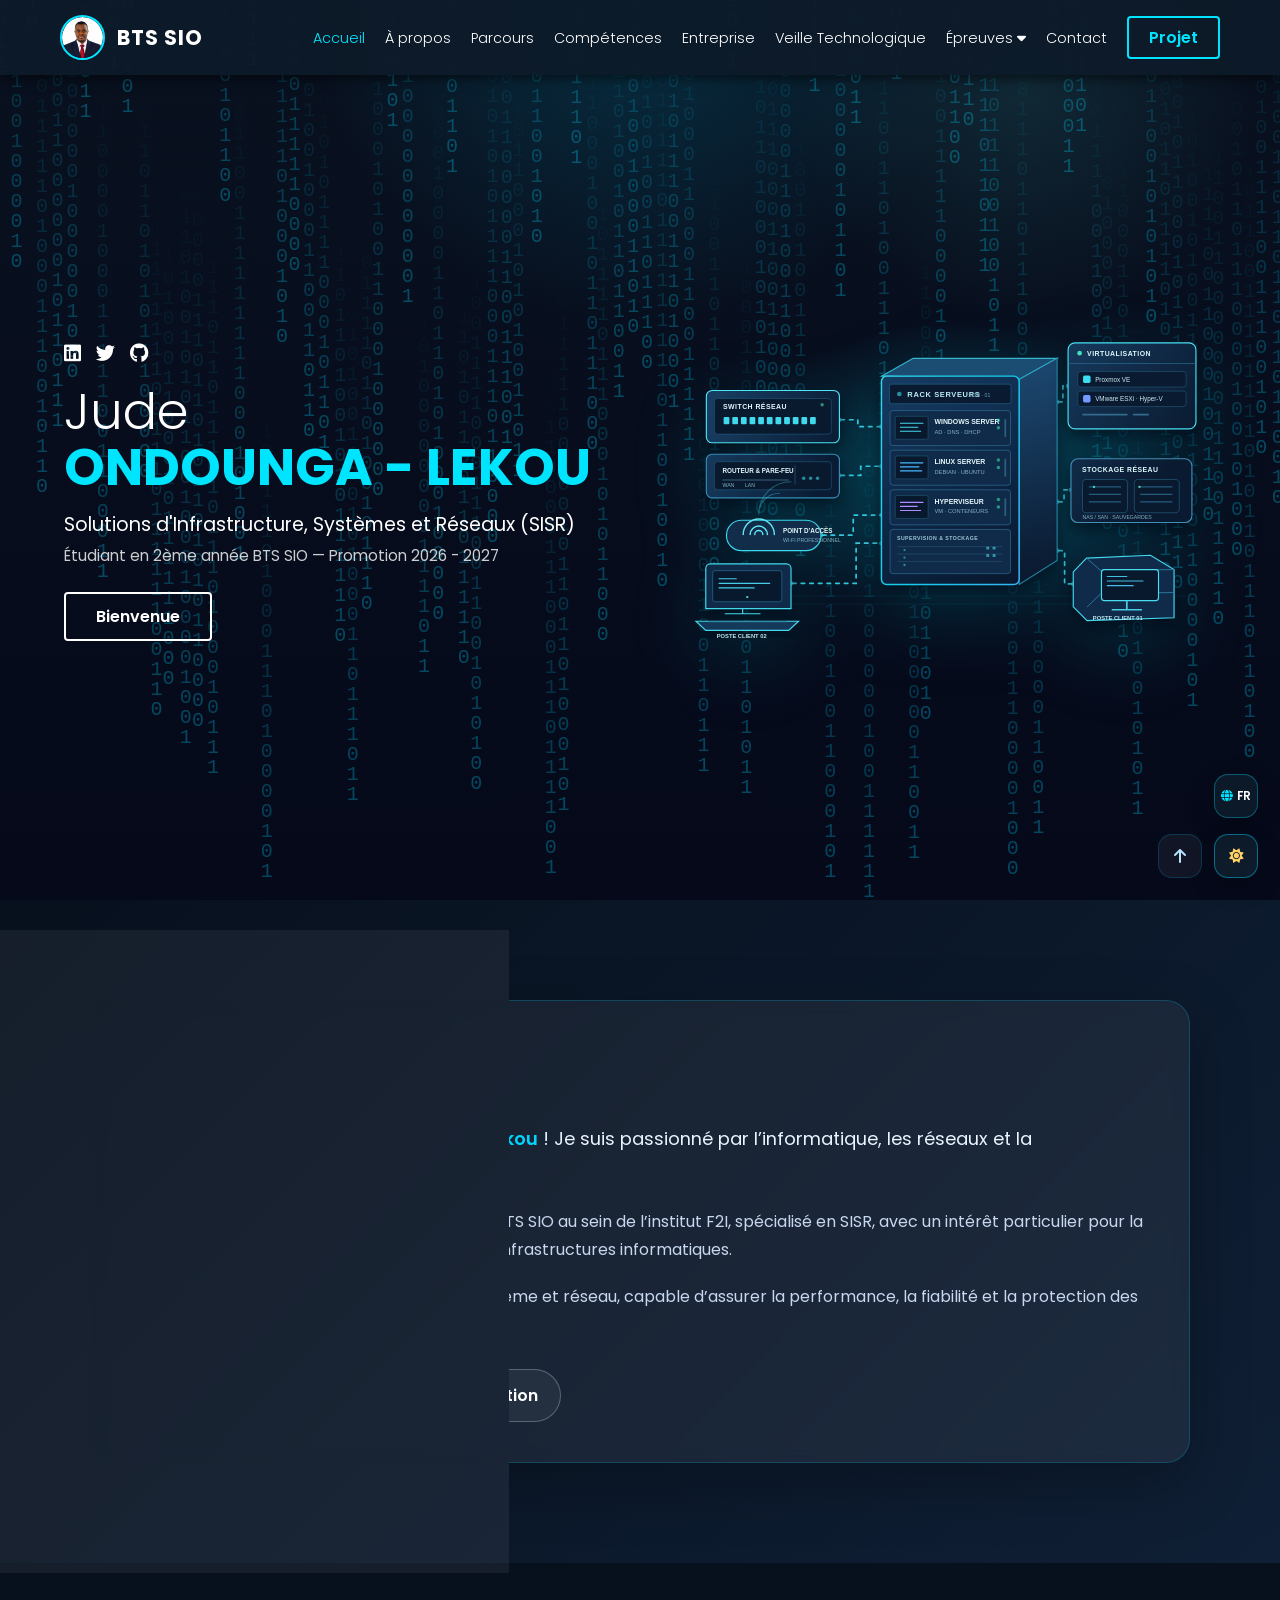
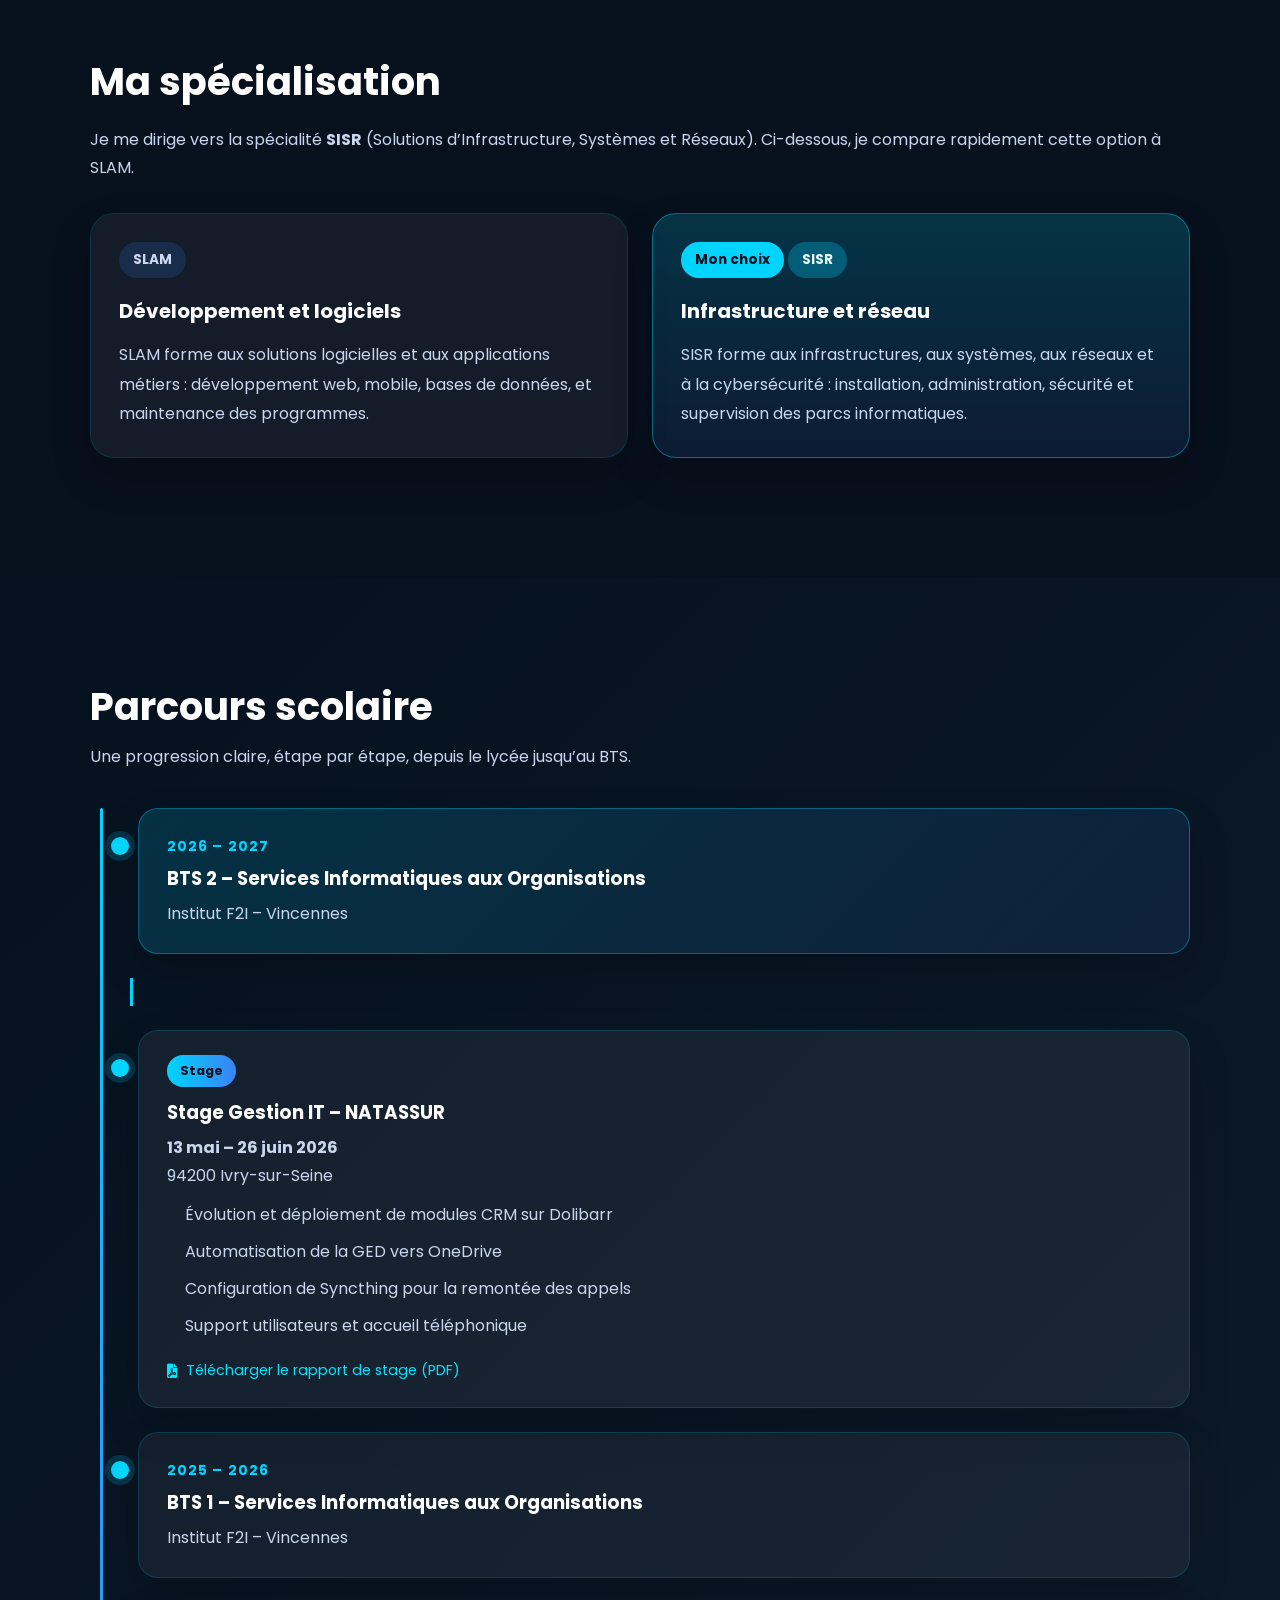
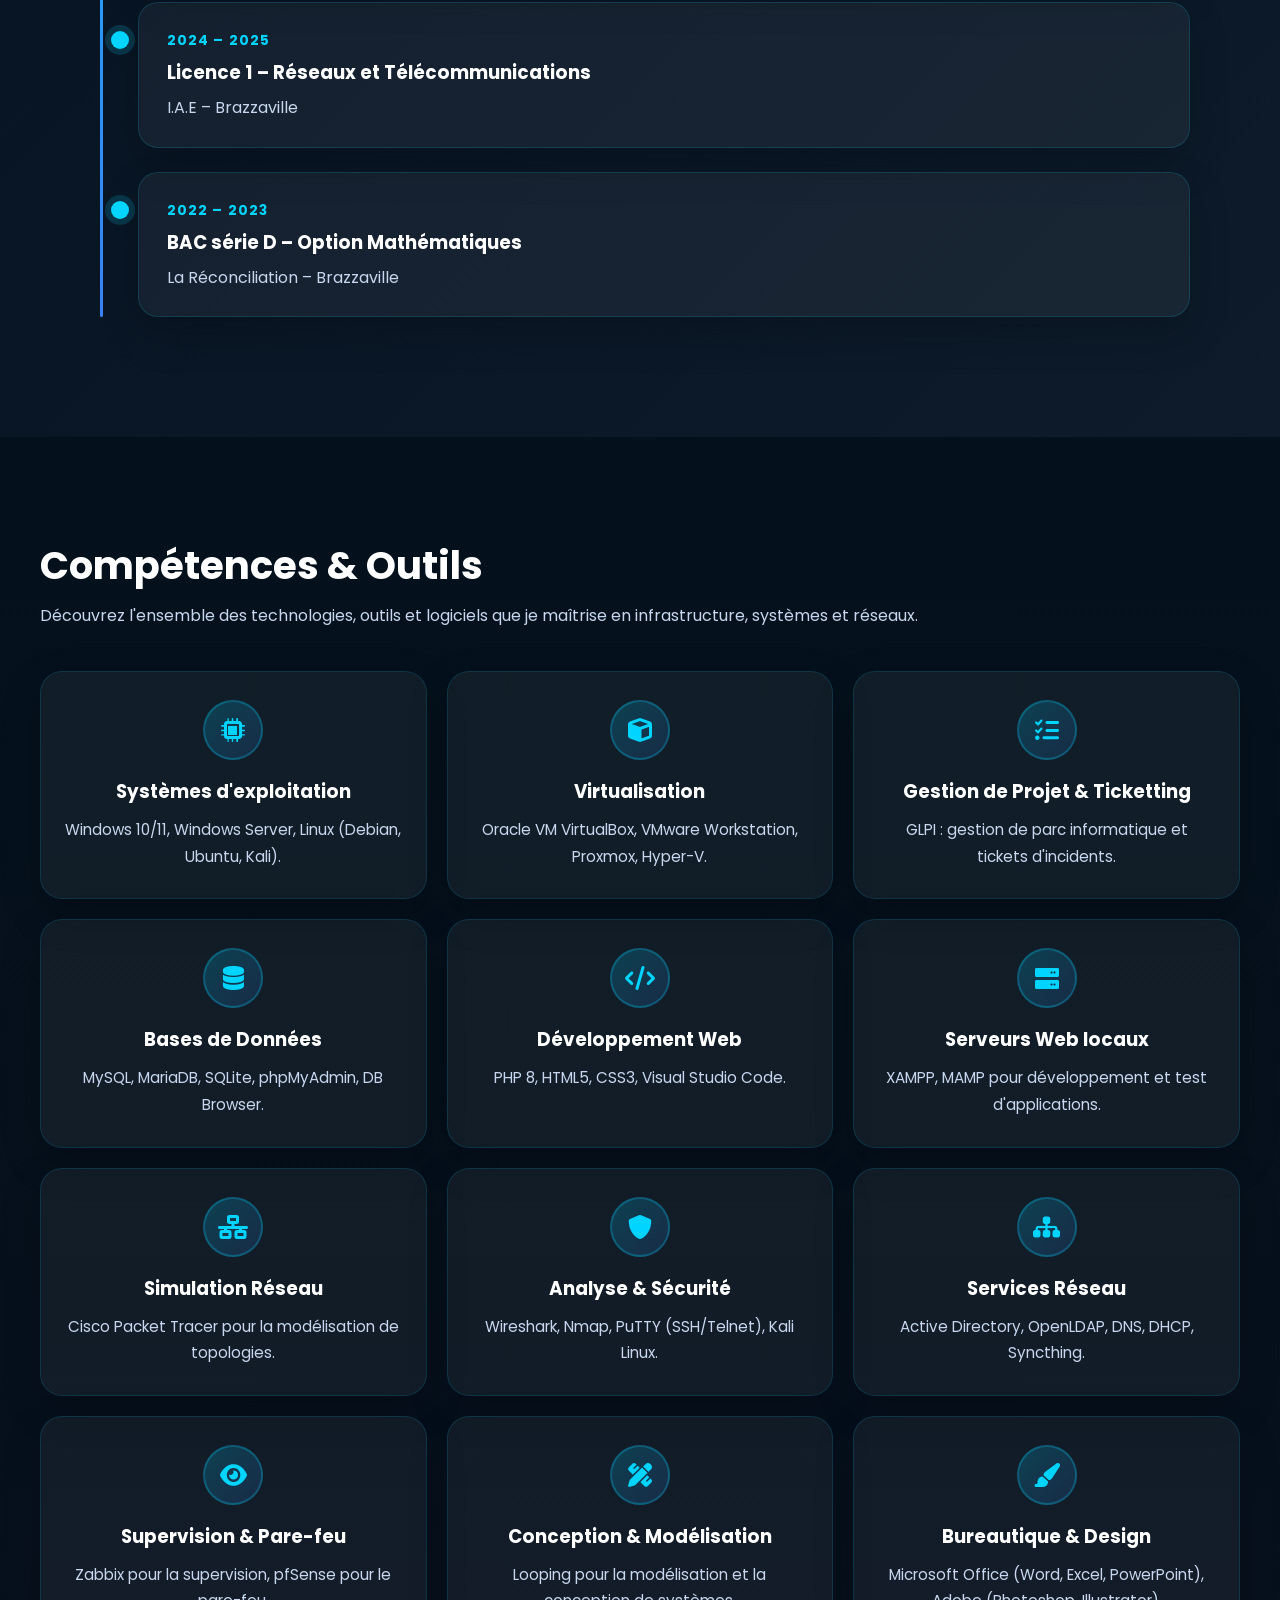
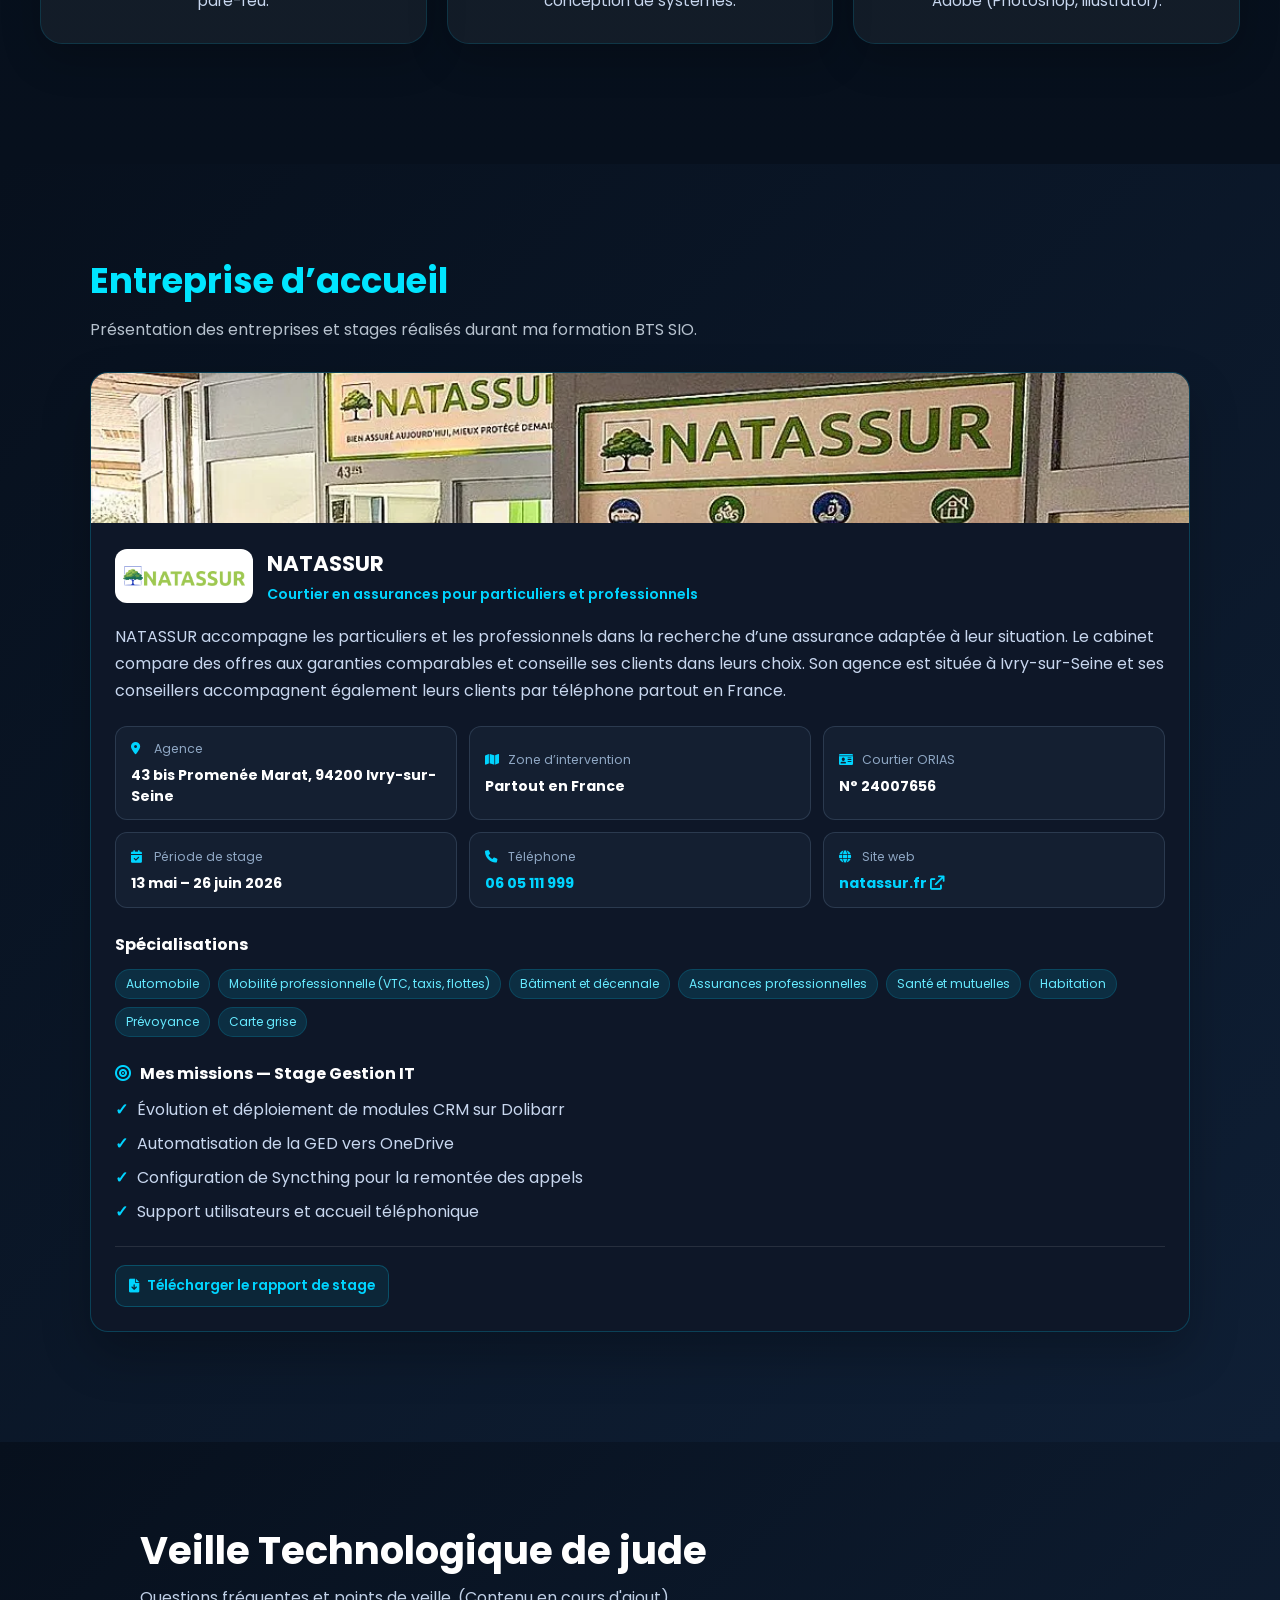
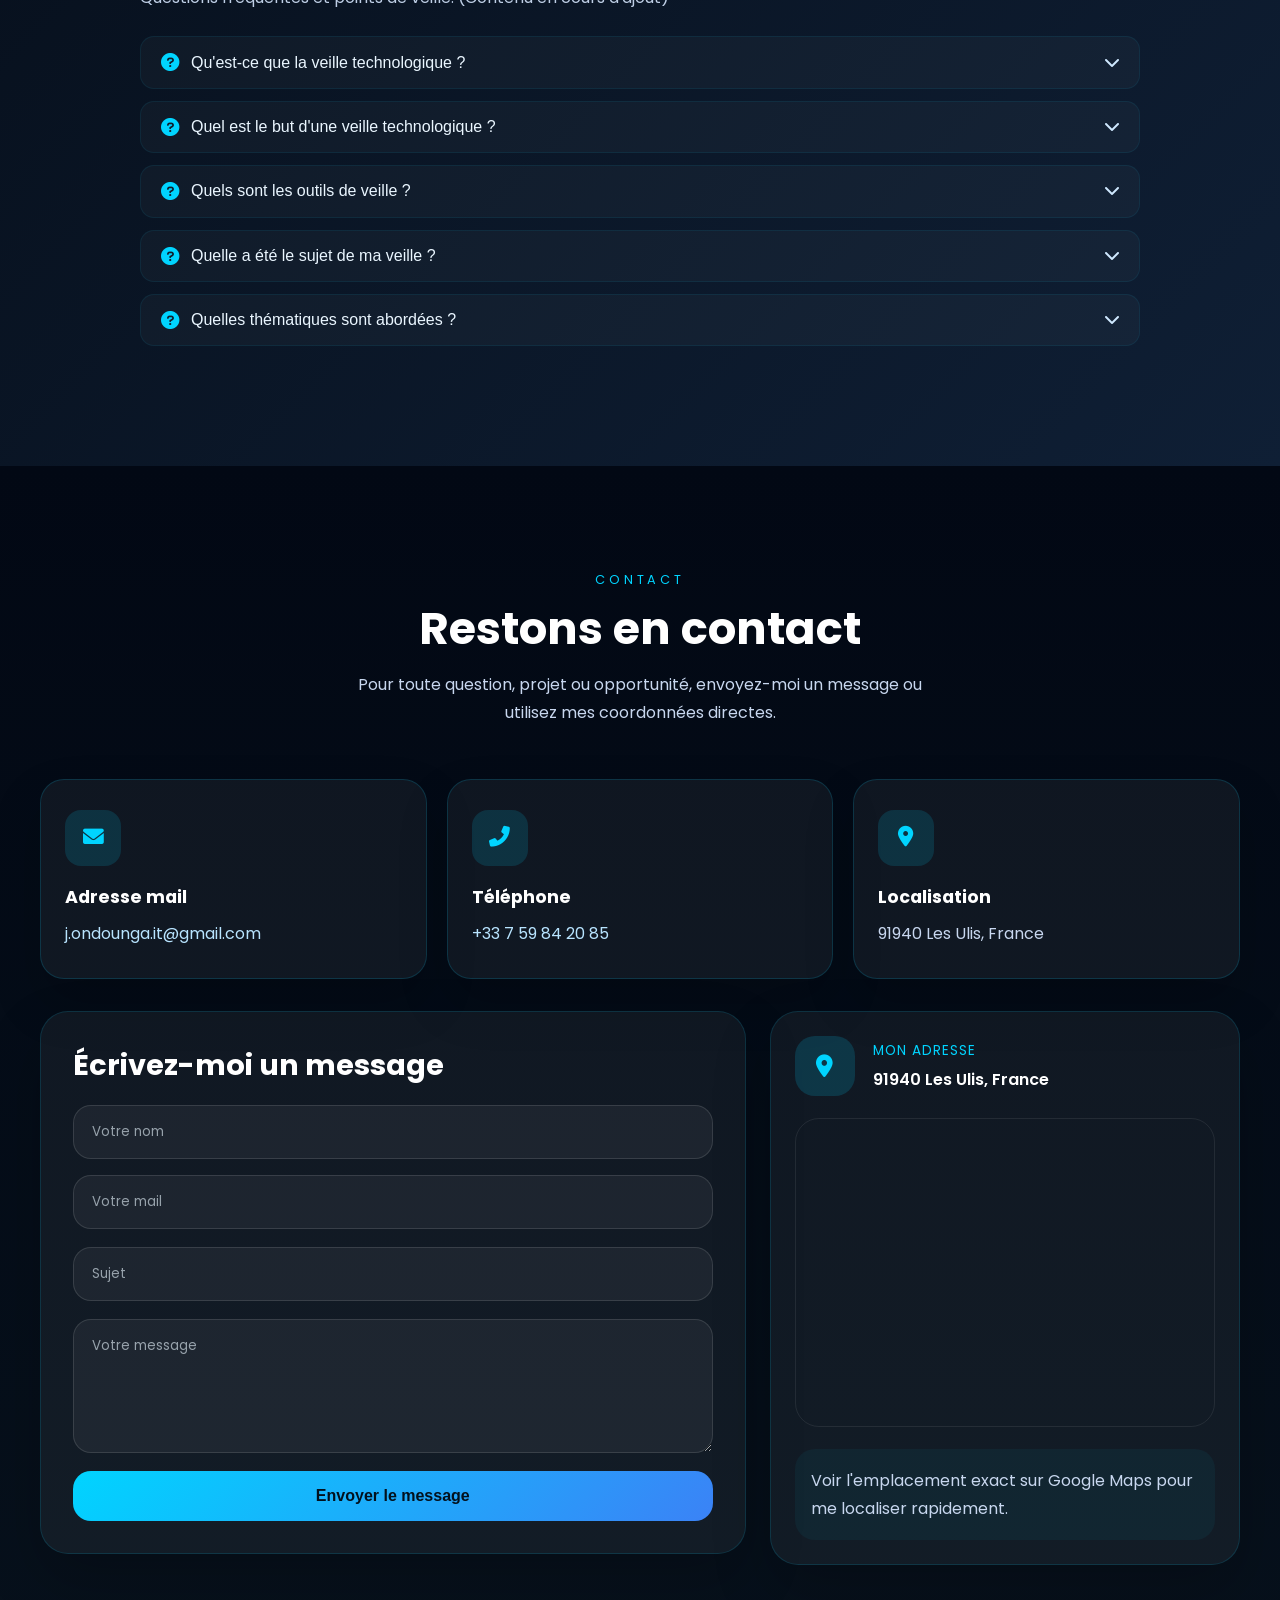
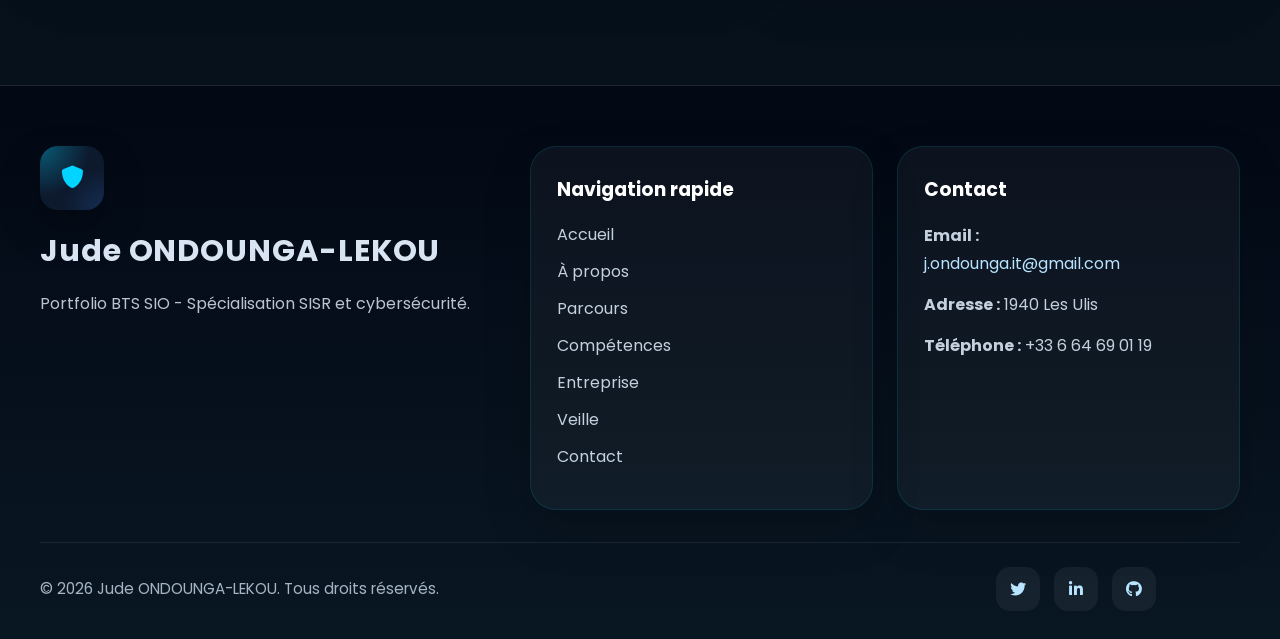
==== commit a5302841: "commit" ====
--- a/index.html
+++ b/index.html
@@ -431,7 +431,7 @@
     <!-- Section: Veille technologique (ancre #veille) - accordéon interactif -->
     <section id="veille" class="veille-section">
         <div class="veille-container">
-            <h2 class="veille-title">Veille Technologique</h2>
+            <h2 class="veille-title">Veille Technologique de jude</h2>
             <p class="veille-subtitle">Questions fréquentes et points de veille. (Contenu en cours d'ajout)</p>
 
             <div class="accordion">
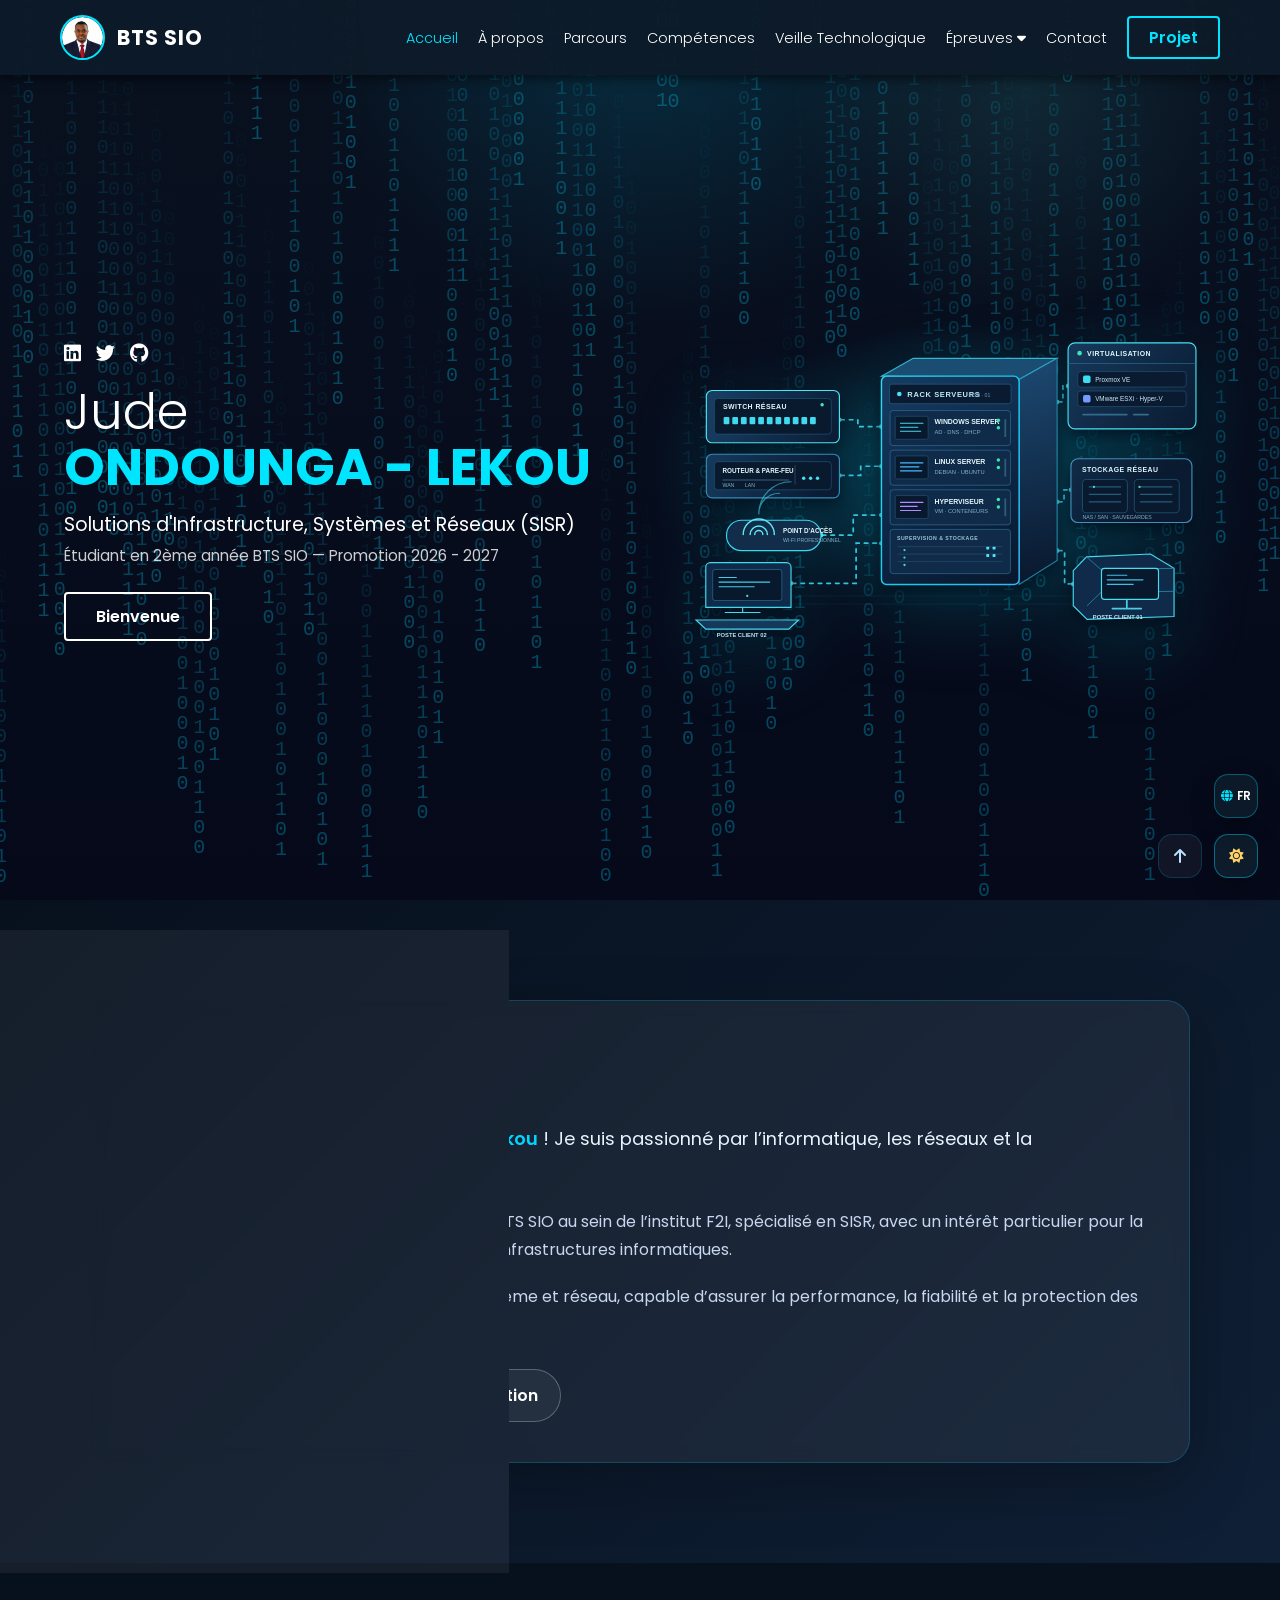
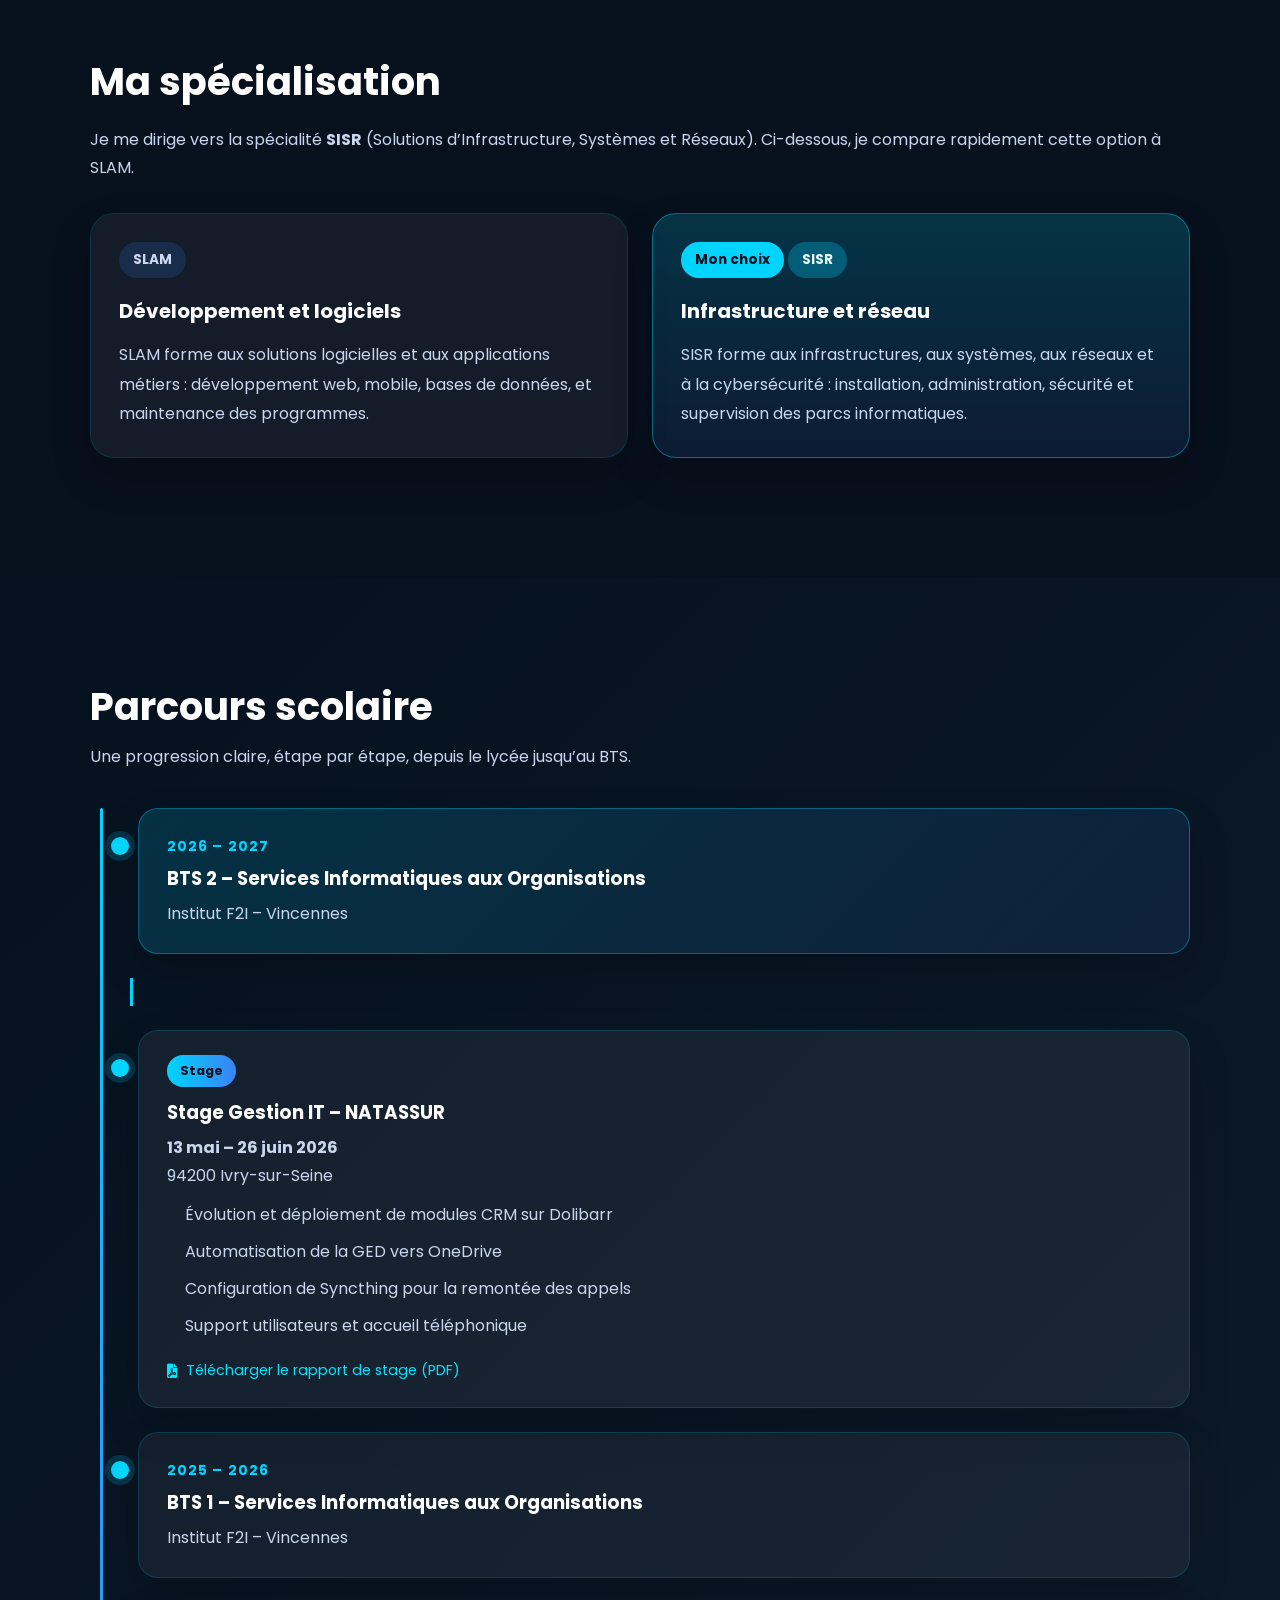
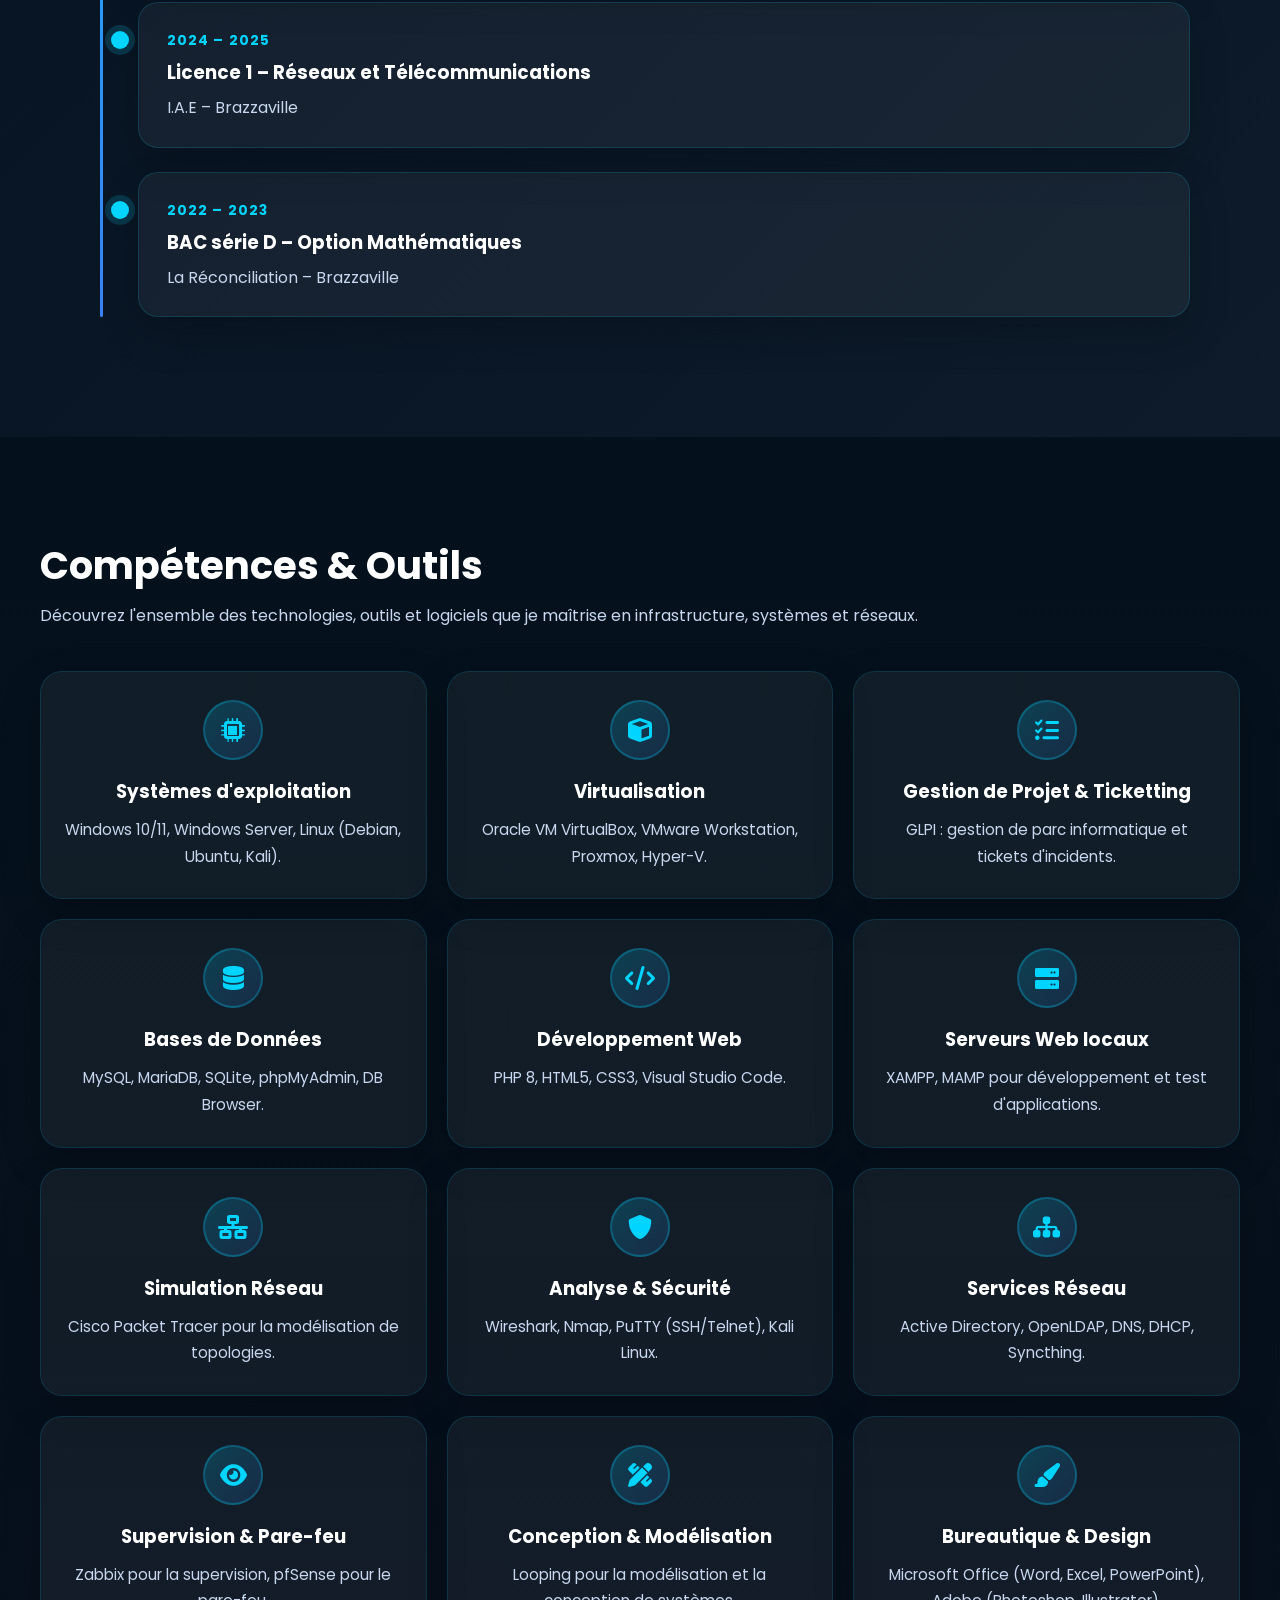
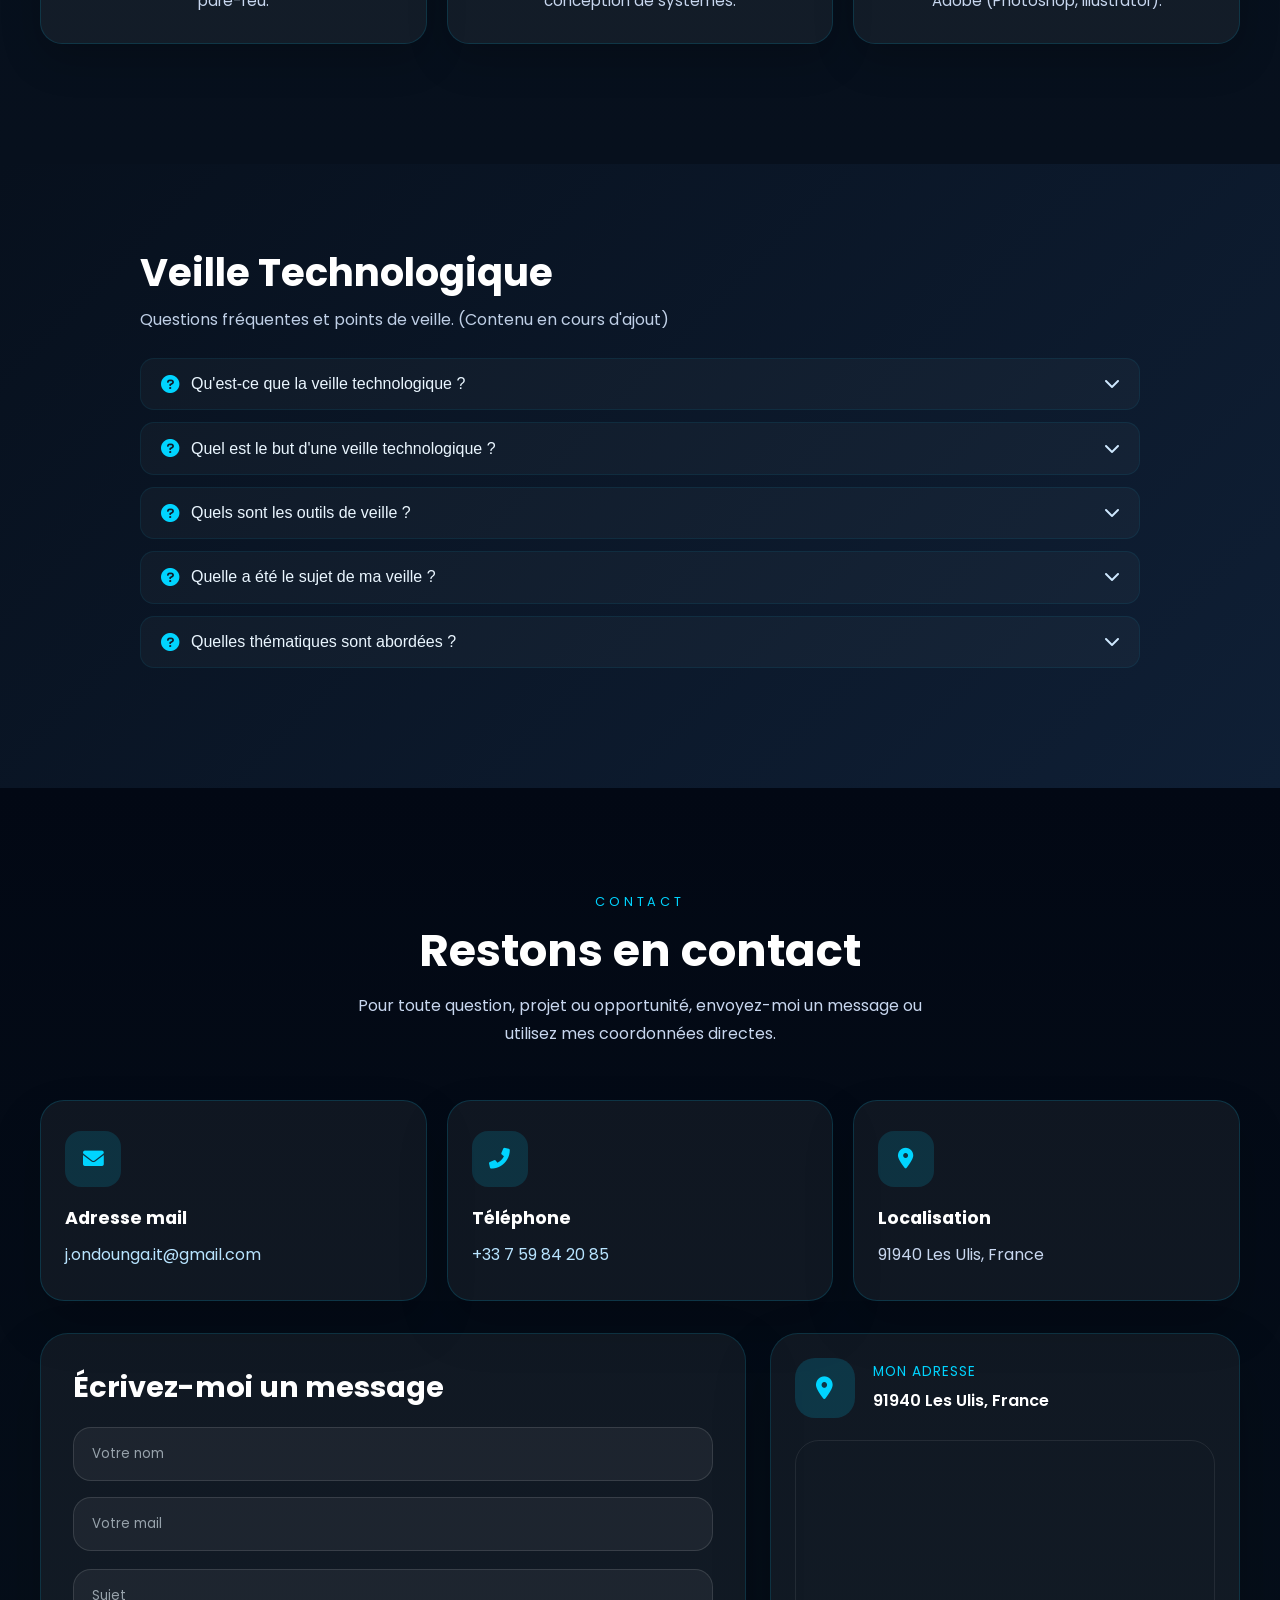
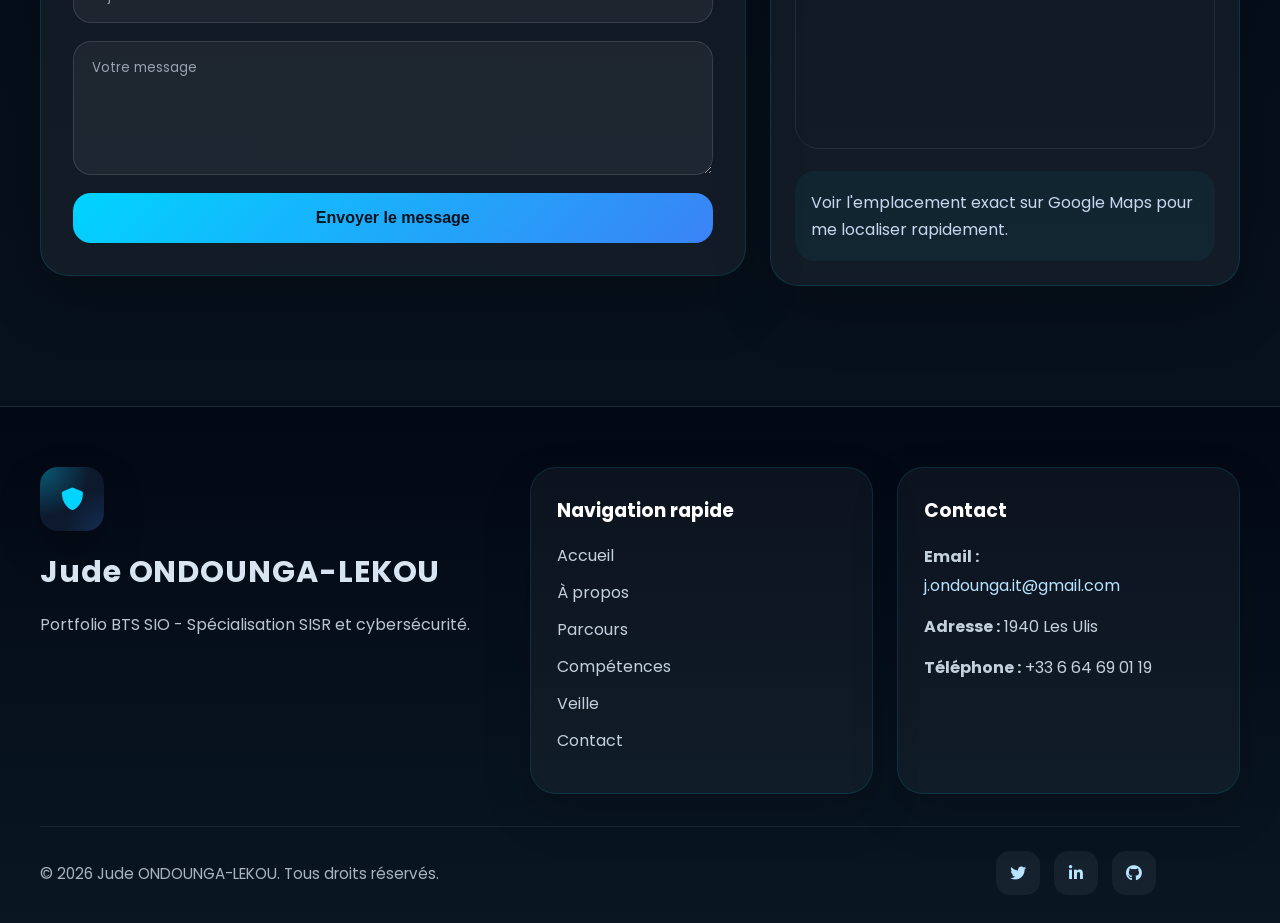
==== commit 94d220cd: "suppression de l'onglet entreprise" ====
--- a/index.html
+++ b/index.html
@@ -3,9 +3,9 @@
 <!--
     File: index.html
     Purpose: Page d'accueil du portfolio de Jude ONDOUNGA-LEKOU.
-    Structure: Header (nav) → Hero → À propos → Spécialisation → Parcours → Compétences → Entreprise → Veille → Footer/Contact
+    Structure: Header (nav) → Hero → À propos → Spécialisation → Parcours → Compétences → Veille → Footer/Contact
     Notes:
-        - Ancres disponibles: #a-propos, #parcours, #competences, #entreprise, #veille, #contact
+        - Ancres disponibles: #a-propos, #parcours, #competences, #veille, #contact
         - Les styles sont dans `style.css` et les icônes utilisent Font Awesome.
 -->
 <head>
@@ -62,7 +62,6 @@
                 <li><a href="#a-propos">À propos</a></li>
                 <li><a href="#parcours">Parcours</a></li>
                 <li><a href="#competences">Compétences</a></li>
-                <li><a href="#entreprise">Entreprise</a></li>
                 <li><a href="#veille">Veille Technologique</a></li>
                 <li class="dropdown">
                     <a href="#" class="dropbtn">Épreuves <i class="fas fa-caret-down"></i></a>
@@ -342,96 +341,10 @@
 
 
     
-    <section id="entreprise" class="entreprise-section">
-        <div class="entreprise-container">
-            <header class="entreprise-heading">
-                <h2>Entreprise d’accueil</h2>
-                <p>Présentation des entreprises et stages réalisés durant ma formation BTS SIO.</p>
-            </header>
-
-            <article class="company-profile" aria-labelledby="company-name">
-                <div class="company-banner">
-                    <img class="company-banner-image" src="images/banni%C3%A8re_natassur.webp" alt="Bannière de l’agence NATASSUR à Ivry-sur-Seine">
-                </div>
-
-                <div class="company-profile-content">
-                    <div class="company-identity">
-                        <img class="company-logo" src="images/natassur-logo.png" alt="Logo NATASSUR">
-                        <div>
-                            <h3 id="company-name">NATASSUR</h3>
-                            <p class="company-tagline">Courtier en assurances pour particuliers et professionnels</p>
-                        </div>
-                    </div>
-
-                    <p class="company-description">
-                        NATASSUR accompagne les particuliers et les professionnels dans la recherche d’une assurance adaptée à leur situation. Le cabinet compare des offres aux garanties comparables et conseille ses clients dans leurs choix. Son agence est située à Ivry-sur-Seine et ses conseillers accompagnent également leurs clients par téléphone partout en France.
-                    </p>
-
-                    <div class="company-info-grid">
-                        <div class="company-info-item">
-                            <span class="company-info-label"><i class="fas fa-location-dot" aria-hidden="true"></i> Agence</span>
-                            <strong class="company-info-value">43 bis Promenée Marat, 94200 Ivry-sur-Seine</strong>
-                        </div>
-                        <div class="company-info-item">
-                            <span class="company-info-label"><i class="fas fa-map" aria-hidden="true"></i> Zone d’intervention</span>
-                            <strong class="company-info-value">Partout en France</strong>
-                        </div>
-                        <div class="company-info-item">
-                            <span class="company-info-label"><i class="fas fa-id-card" aria-hidden="true"></i> Courtier ORIAS</span>
-                            <strong class="company-info-value">N° 24007656</strong>
-                        </div>
-                        <div class="company-info-item">
-                            <span class="company-info-label"><i class="fas fa-calendar-check" aria-hidden="true"></i> Période de stage</span>
-                            <strong class="company-info-value">13 mai – 26 juin 2026</strong>
-                        </div>
-                        <div class="company-info-item">
-                            <span class="company-info-label"><i class="fas fa-phone" aria-hidden="true"></i> Téléphone</span>
-                            <strong class="company-info-value"><a href="tel:+33605111999">06 05 111 999</a></strong>
-                        </div>
-                        <div class="company-info-item">
-                            <span class="company-info-label"><i class="fas fa-globe" aria-hidden="true"></i> Site web</span>
-                            <strong class="company-info-value"><a href="https://natassur.fr/" target="_blank" rel="noopener noreferrer">natassur.fr <i class="fas fa-arrow-up-right-from-square" aria-hidden="true"></i></a></strong>
-                        </div>
-                    </div>
-
-                    <div class="company-specialties">
-                        <h4>Spécialisations</h4>
-                        <div class="company-tags">
-                            <span>Automobile</span>
-                            <span>Mobilité professionnelle (VTC, taxis, flottes)</span>
-                            <span>Bâtiment et décennale</span>
-                            <span>Assurances professionnelles</span>
-                            <span>Santé et mutuelles</span>
-                            <span>Habitation</span>
-                            <span>Prévoyance</span>
-                            <span>Carte grise</span>
-                        </div>
-                    </div>
-
-                    <div class="company-missions">
-                        <h4><i class="fas fa-bullseye" aria-hidden="true"></i> Mes missions — Stage Gestion IT</h4>
-                        <ul>
-                            <li>Évolution et déploiement de modules CRM sur Dolibarr</li>
-                            <li>Automatisation de la GED vers OneDrive</li>
-                            <li>Configuration de Syncthing pour la remontée des appels</li>
-                            <li>Support utilisateurs et accueil téléphonique</li>
-                        </ul>
-                    </div>
-
-                    <div class="company-actions">
-                        <a class="company-action-link" href="pdf/rapport_de_fin_de_stage_bts1.pdf" download>
-                            <i class="fas fa-file-arrow-down" aria-hidden="true"></i> Télécharger le rapport de stage
-                        </a>
-                    </div>
-                </div>
-            </article>
-        </div>
-    </section>
-
     <!-- Section: Veille technologique (ancre #veille) - accordéon interactif -->
     <section id="veille" class="veille-section">
         <div class="veille-container">
-            <h2 class="veille-title">Veille Technologique de jude</h2>
+            <h2 class="veille-title">Veille Technologique</h2>
             <p class="veille-subtitle">Questions fréquentes et points de veille. (Contenu en cours d'ajout)</p>
 
             <div class="accordion">
@@ -573,7 +486,6 @@
                     <a href="#a-propos">À propos</a>
                     <a href="#parcours">Parcours</a>
                     <a href="#competences">Compétences</a>
-                    <a href="#entreprise">Entreprise</a>
                     <a href="#veille">Veille</a>
                     <a href="#contact">Contact</a>
                 </div>
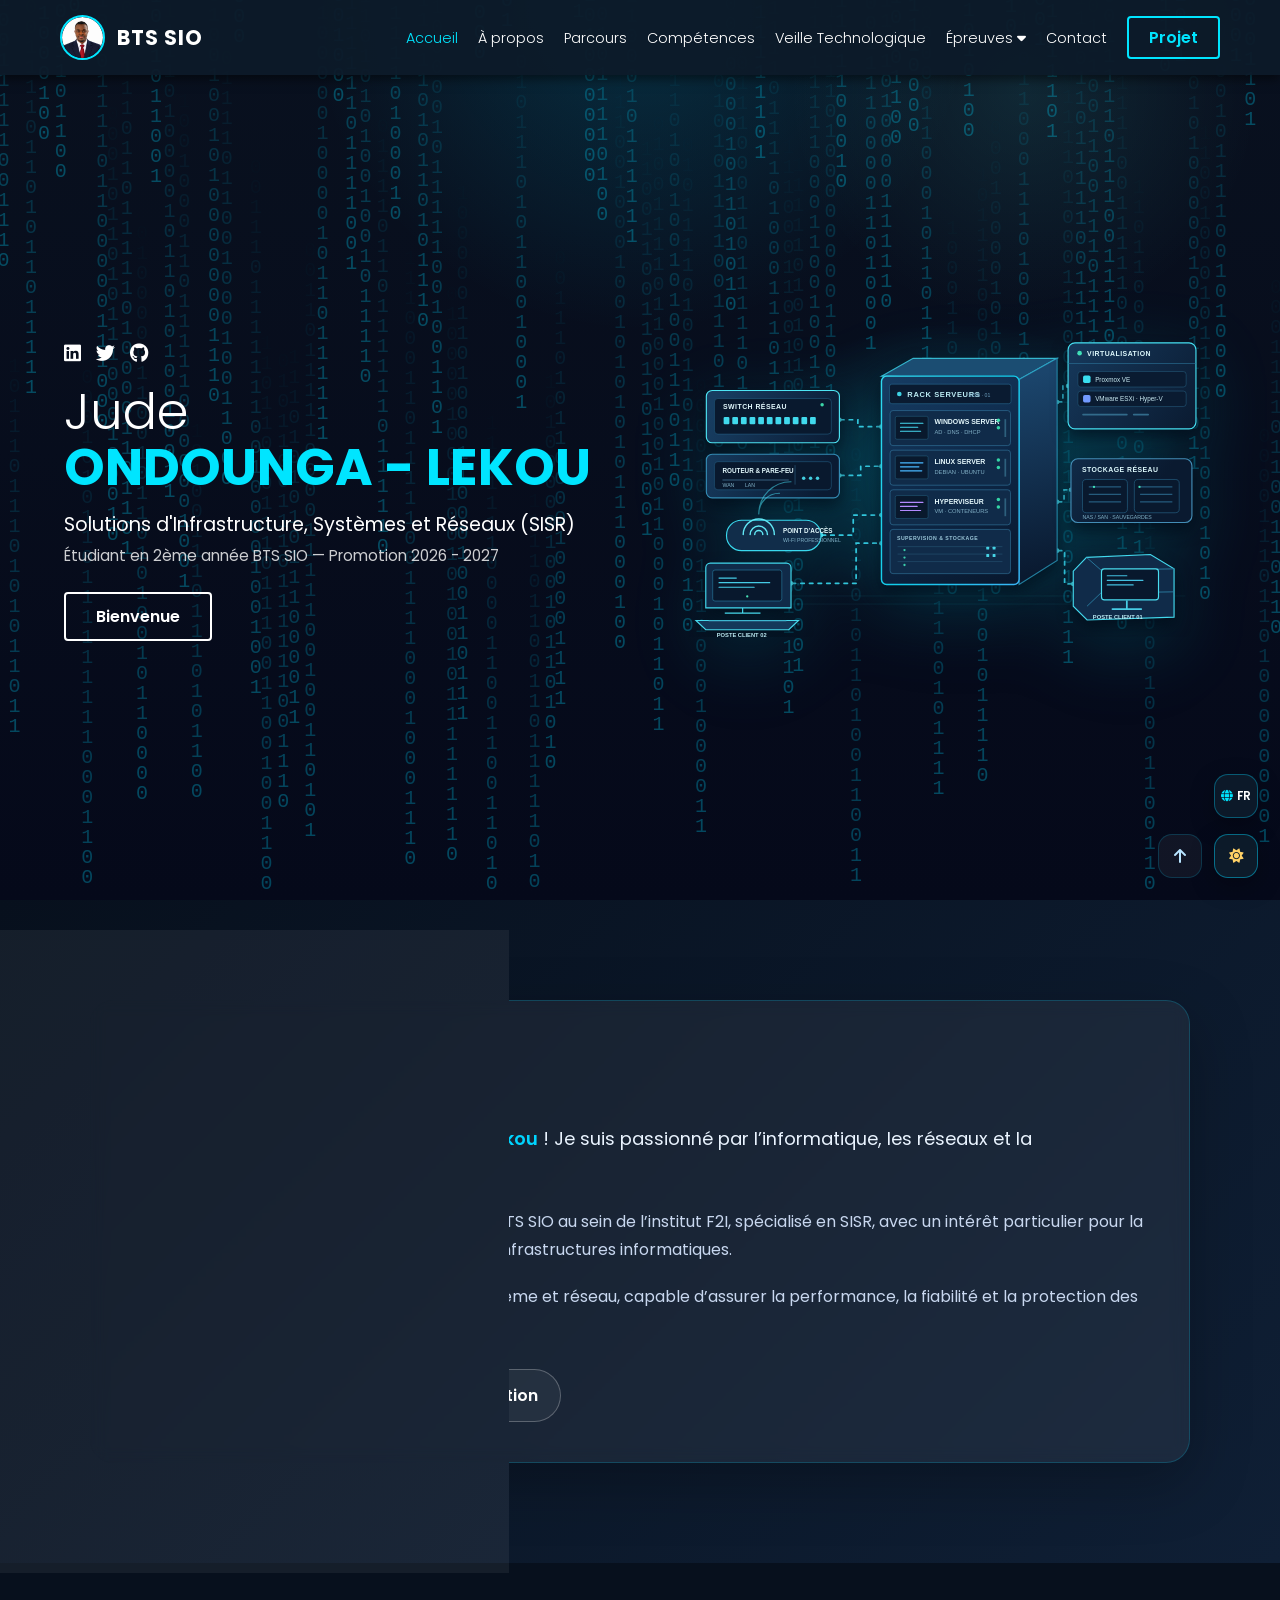
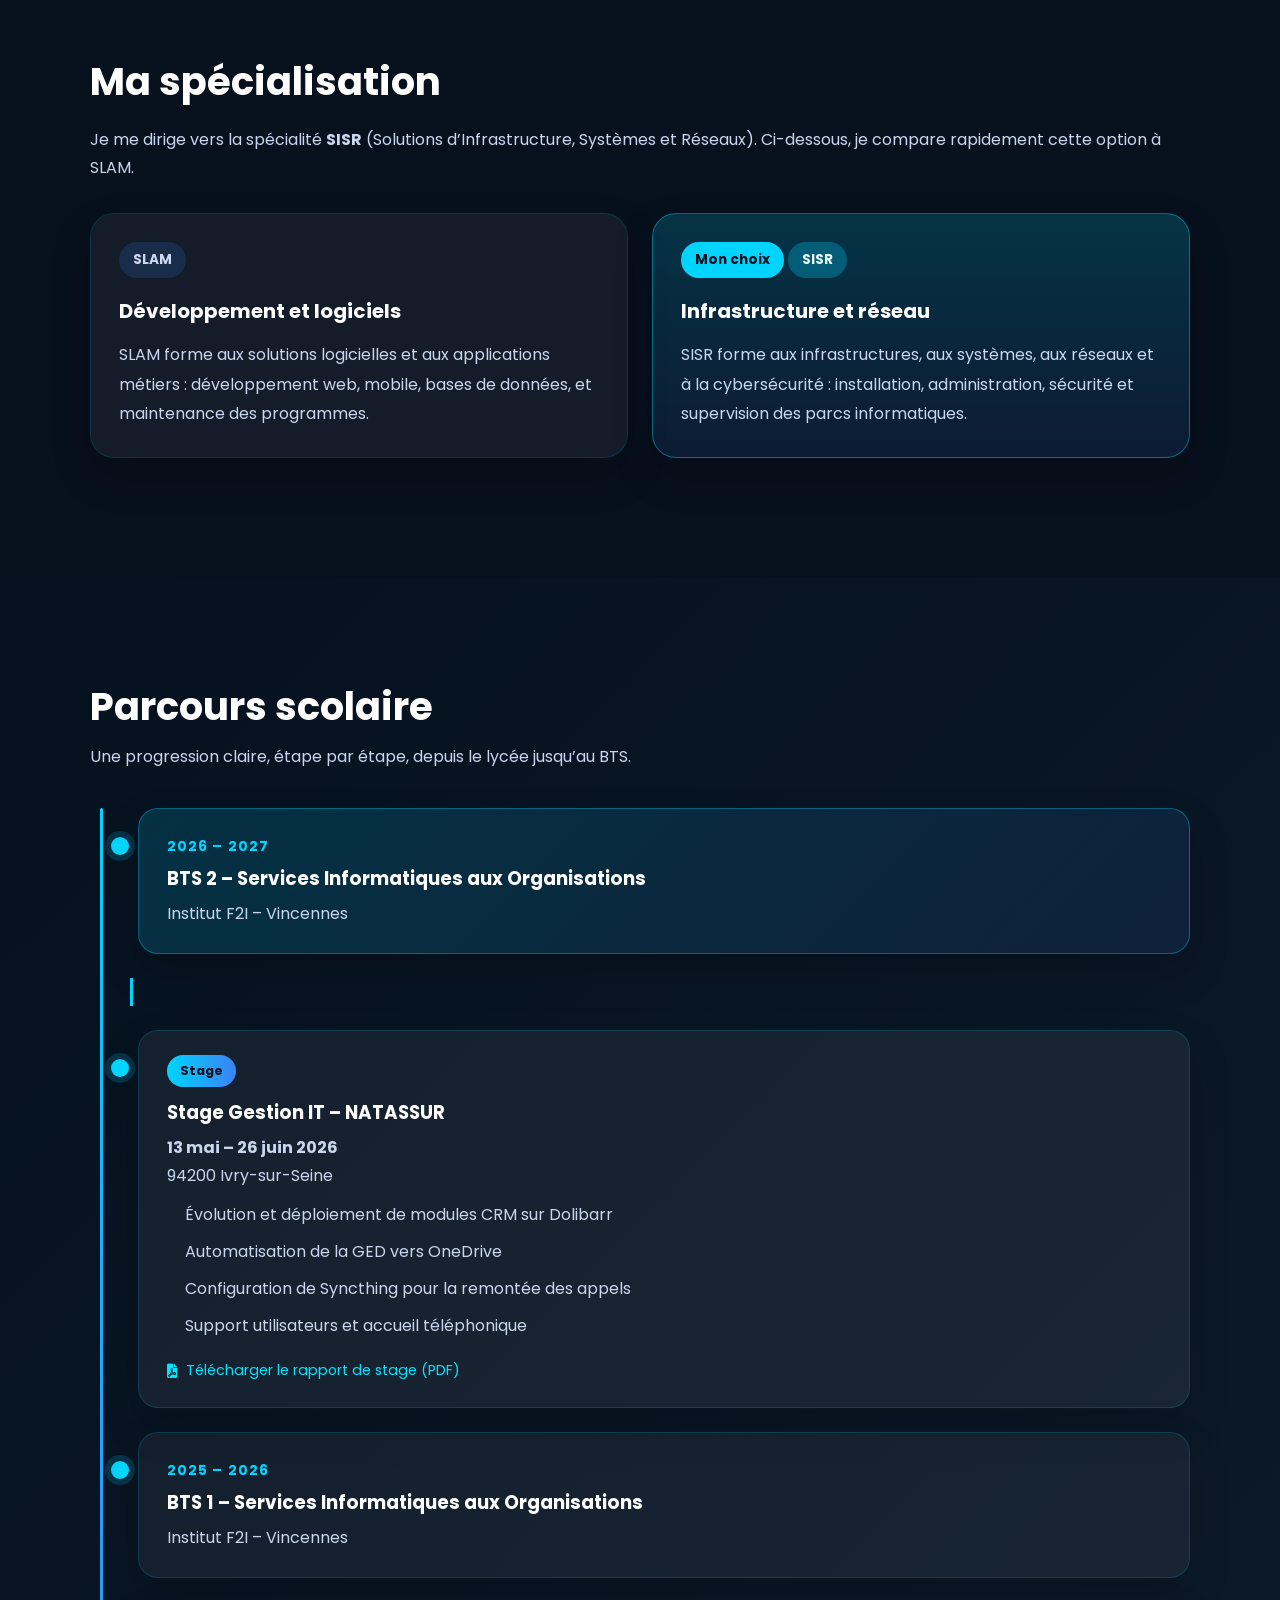
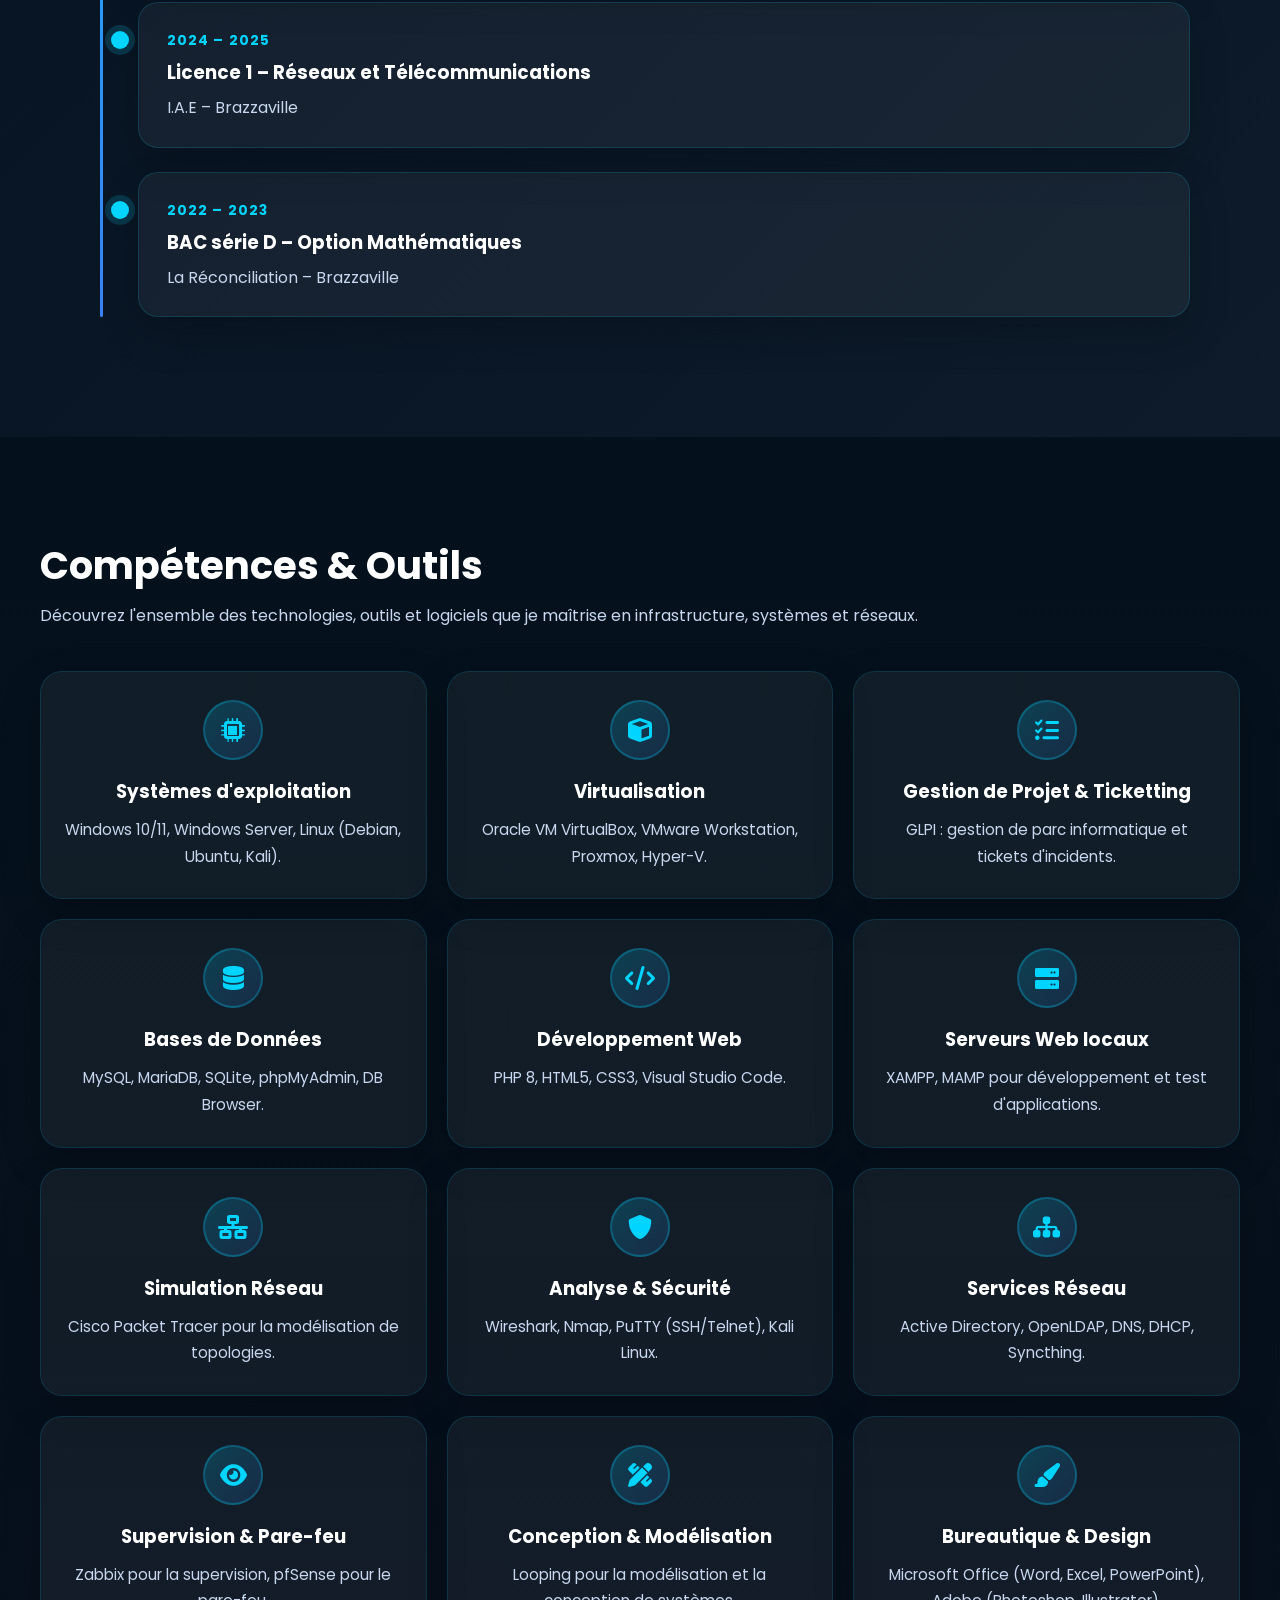
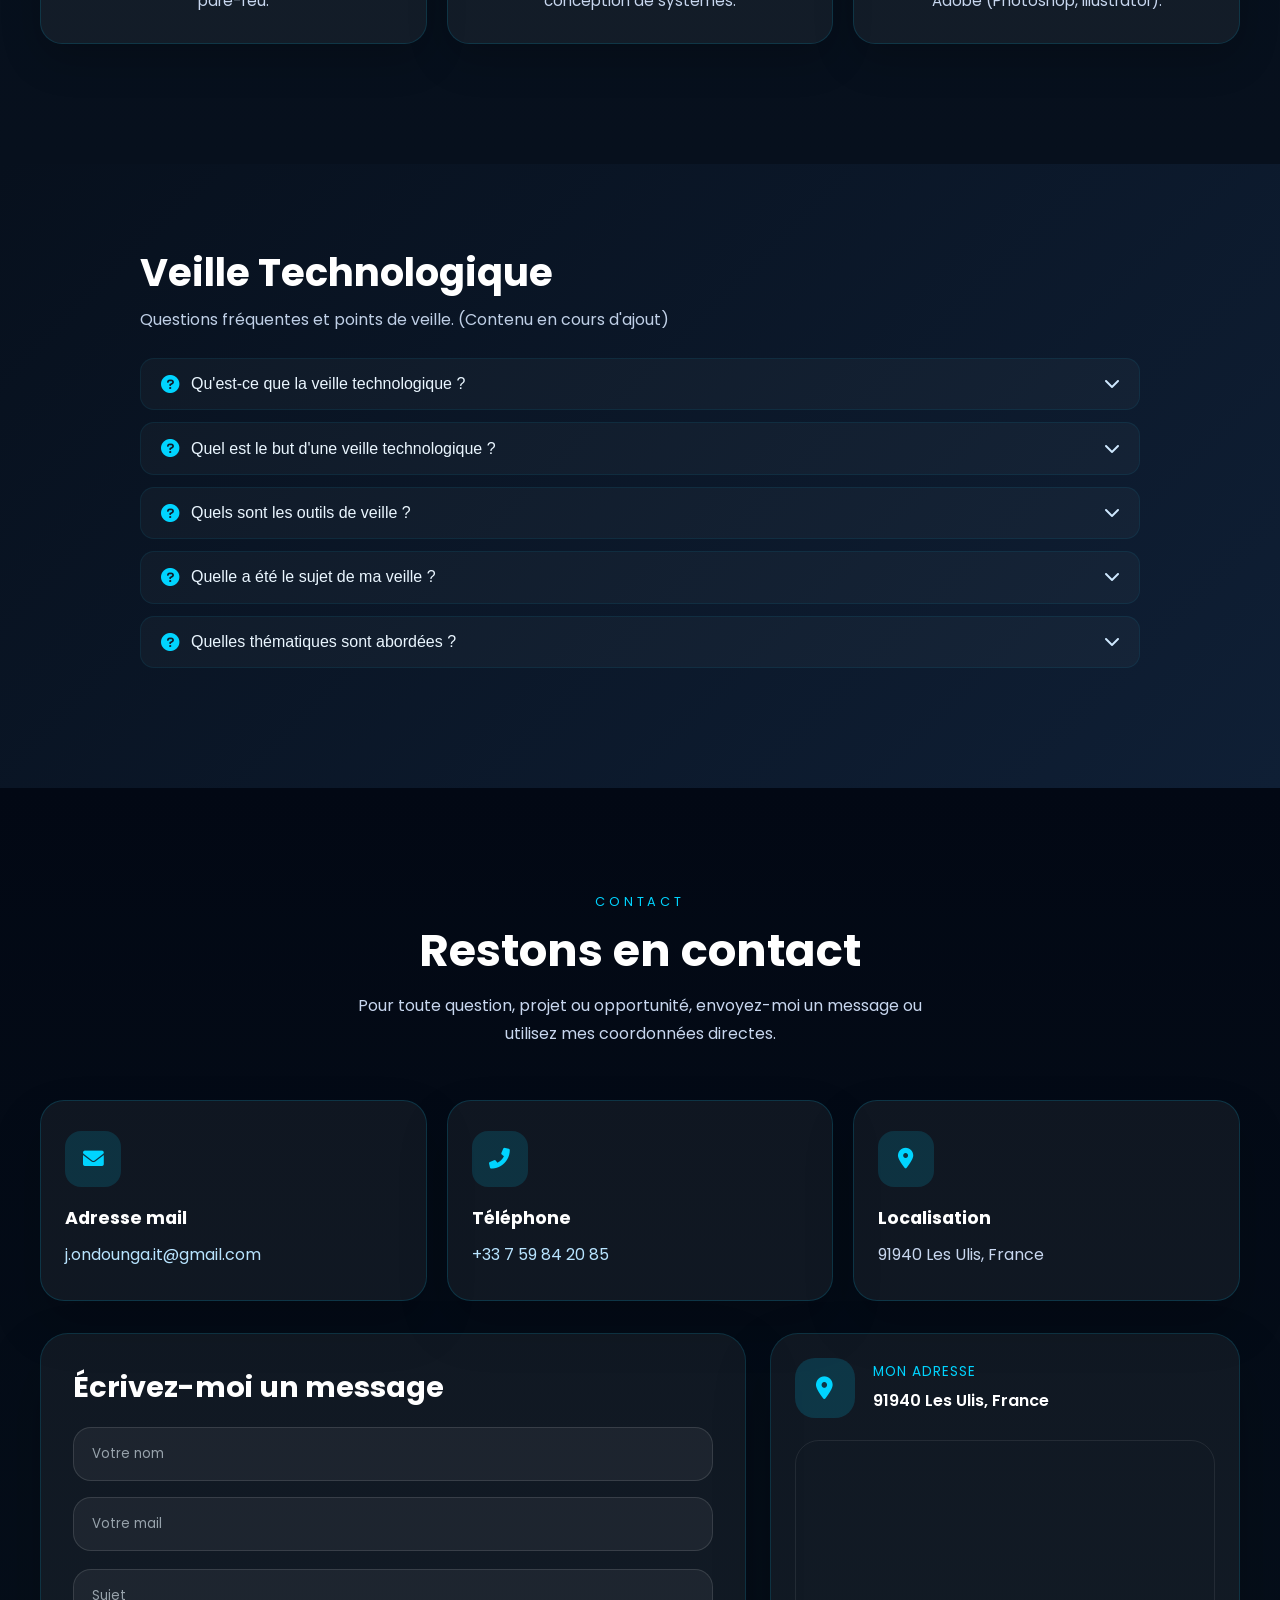
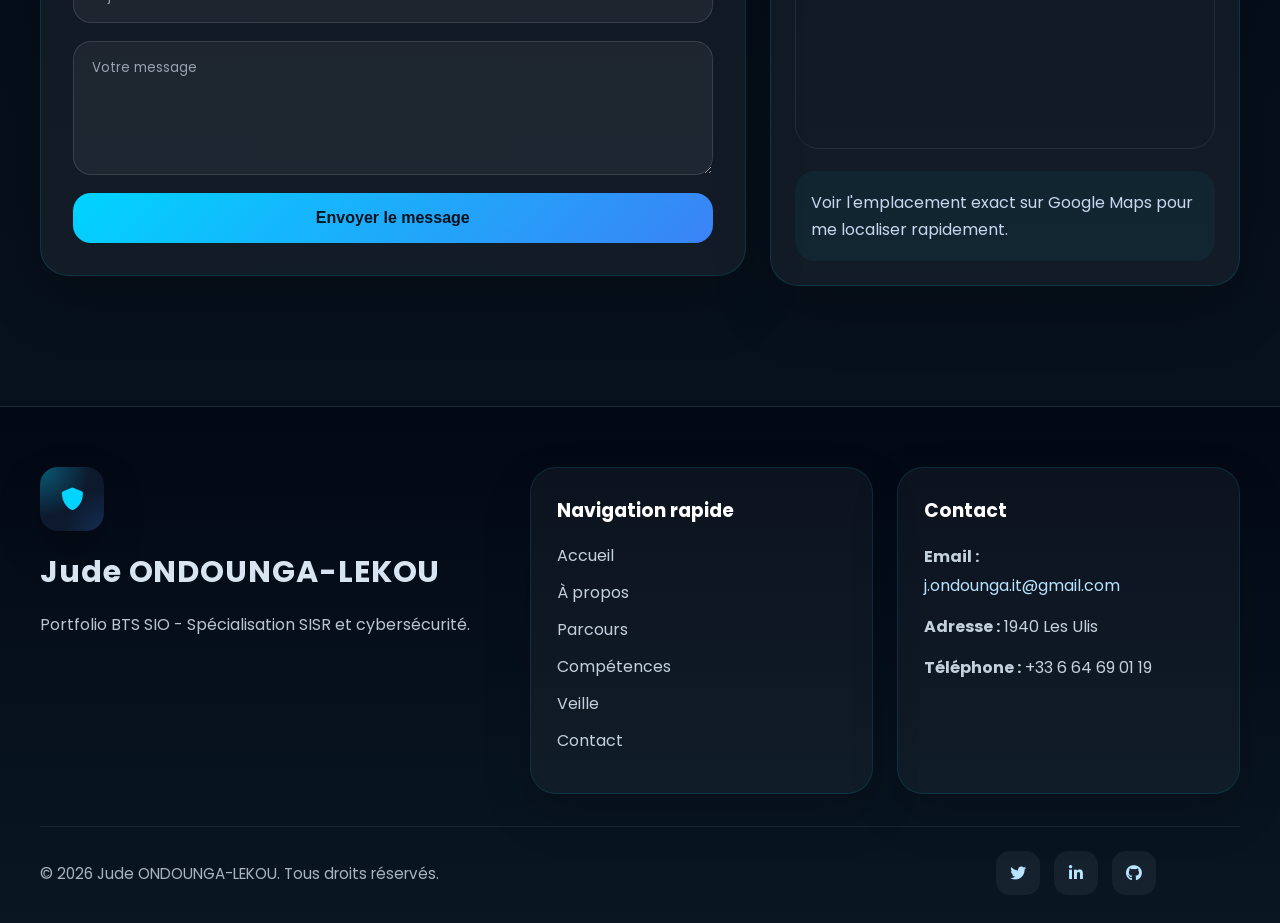
==== commit a433cf6f: "simplification des liens des épreuves dans plusieurs fichiers HTML" ====
--- a/index.html
+++ b/index.html
@@ -66,8 +66,8 @@
                 <li class="dropdown">
                     <a href="#" class="dropbtn">Épreuves <i class="fas fa-caret-down"></i></a>
                     <div class="dropdown-content">
-                        <a href="epreuve-e4.html">Épreuve E4</a>
-                        <a href="epreuve-e5.html">Épreuve E5</a>
+                        <a href="epreuve-e4.html">E4</a>
+                        <a href="epreuve-e5.html">E5</a>
                         <a href="certifications.html">Certifications</a>
                     </div>
                 </li>
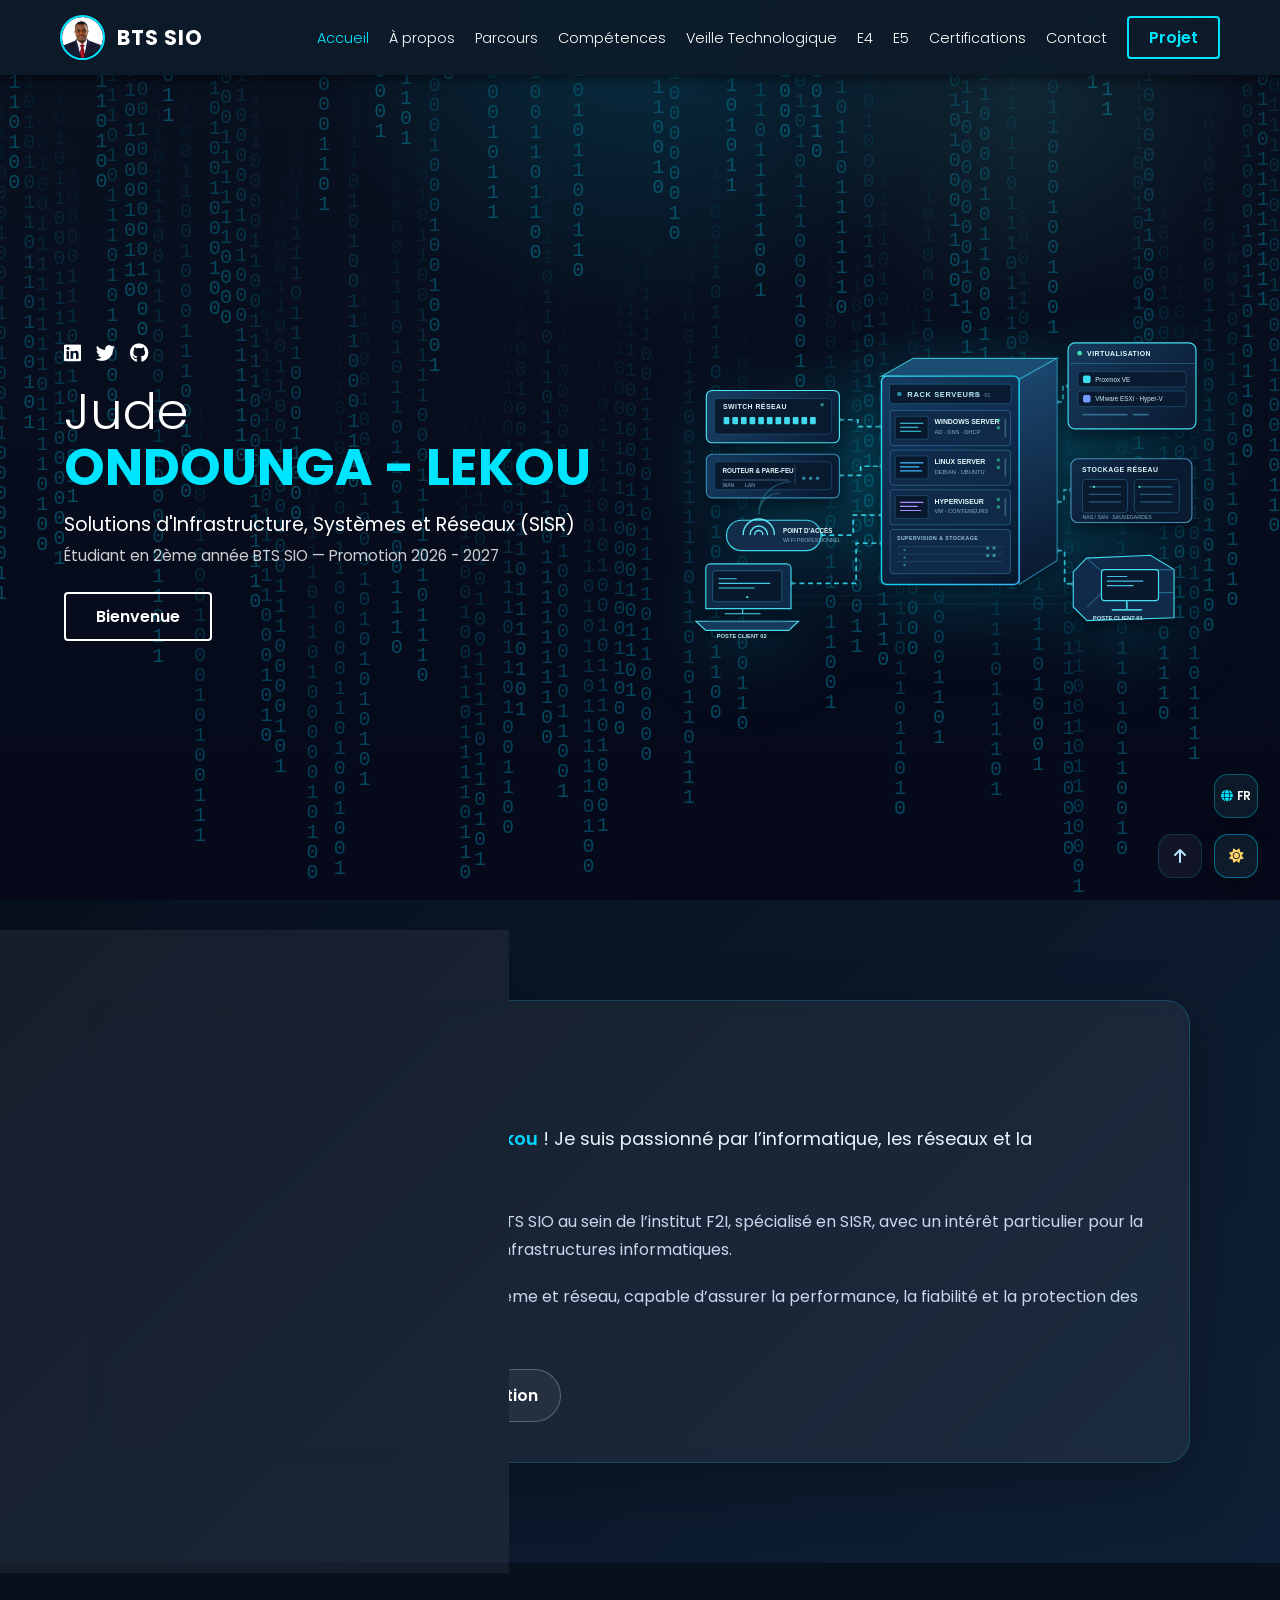
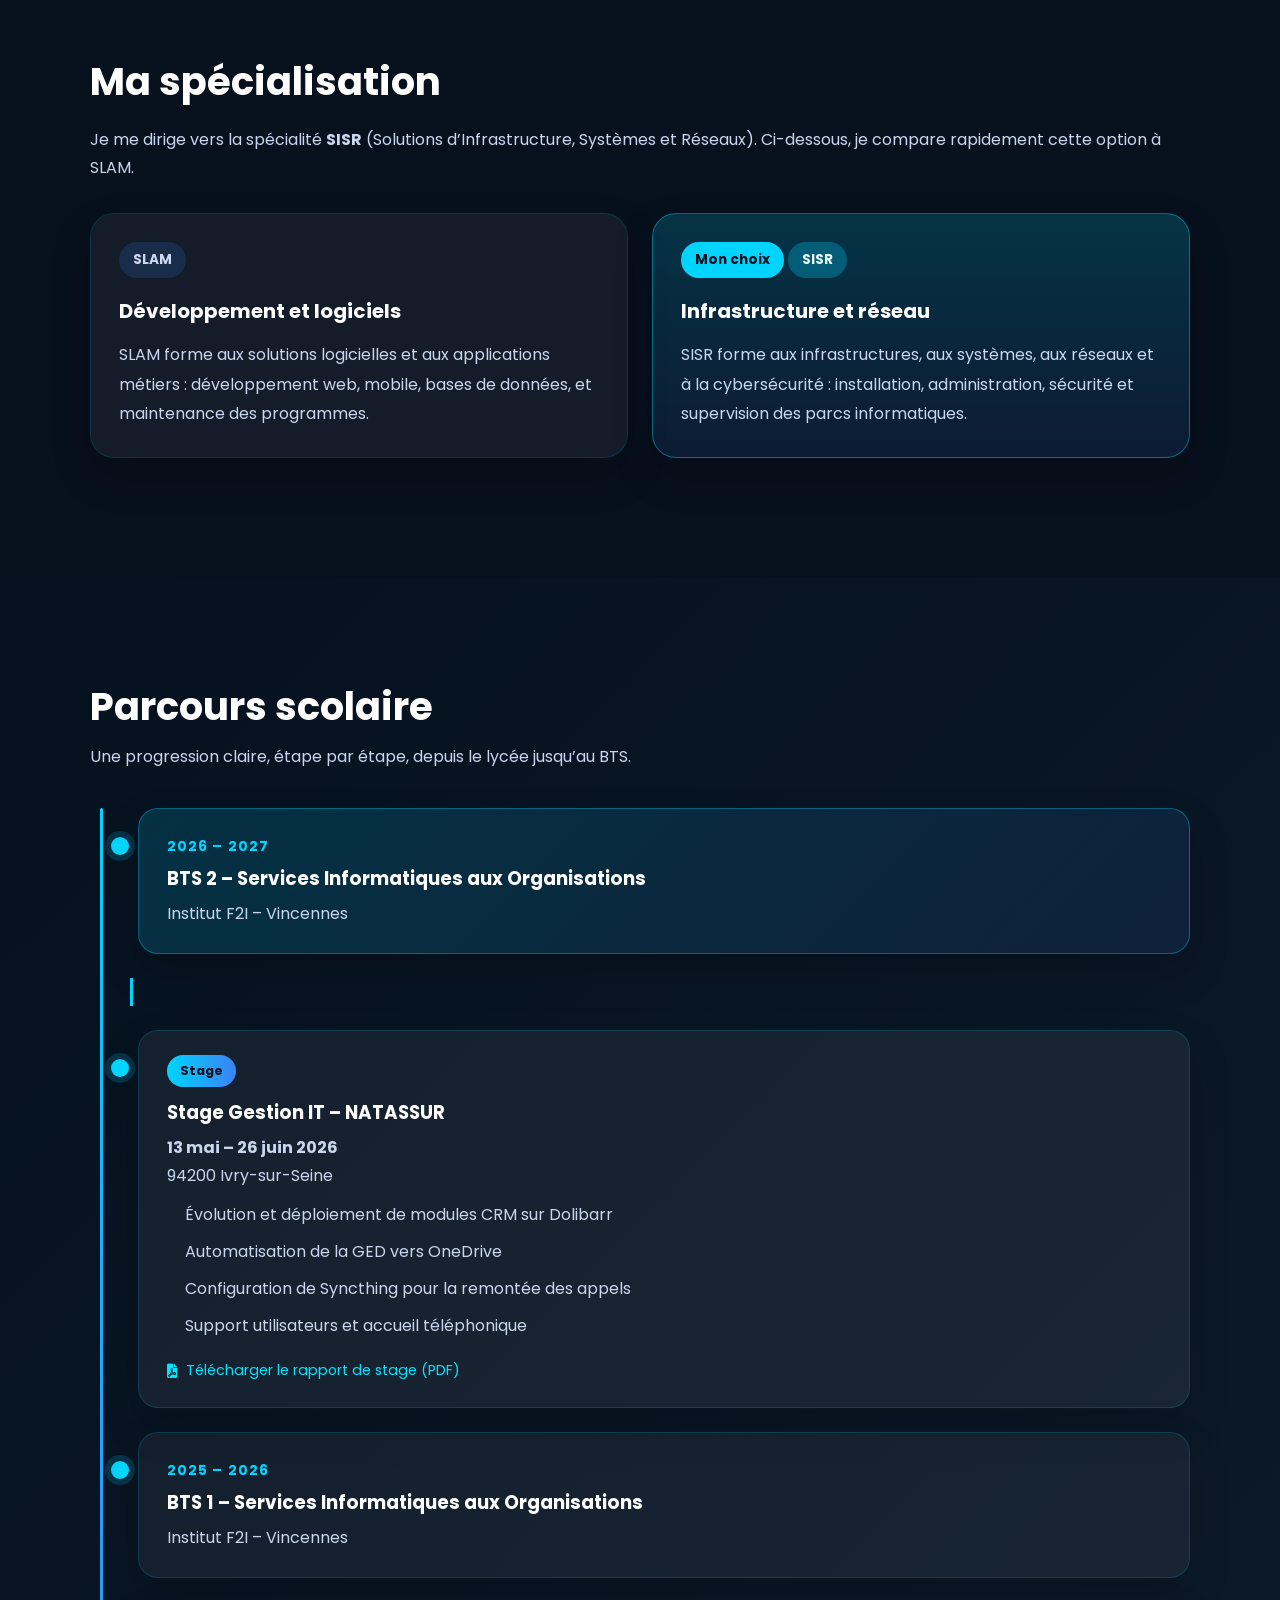
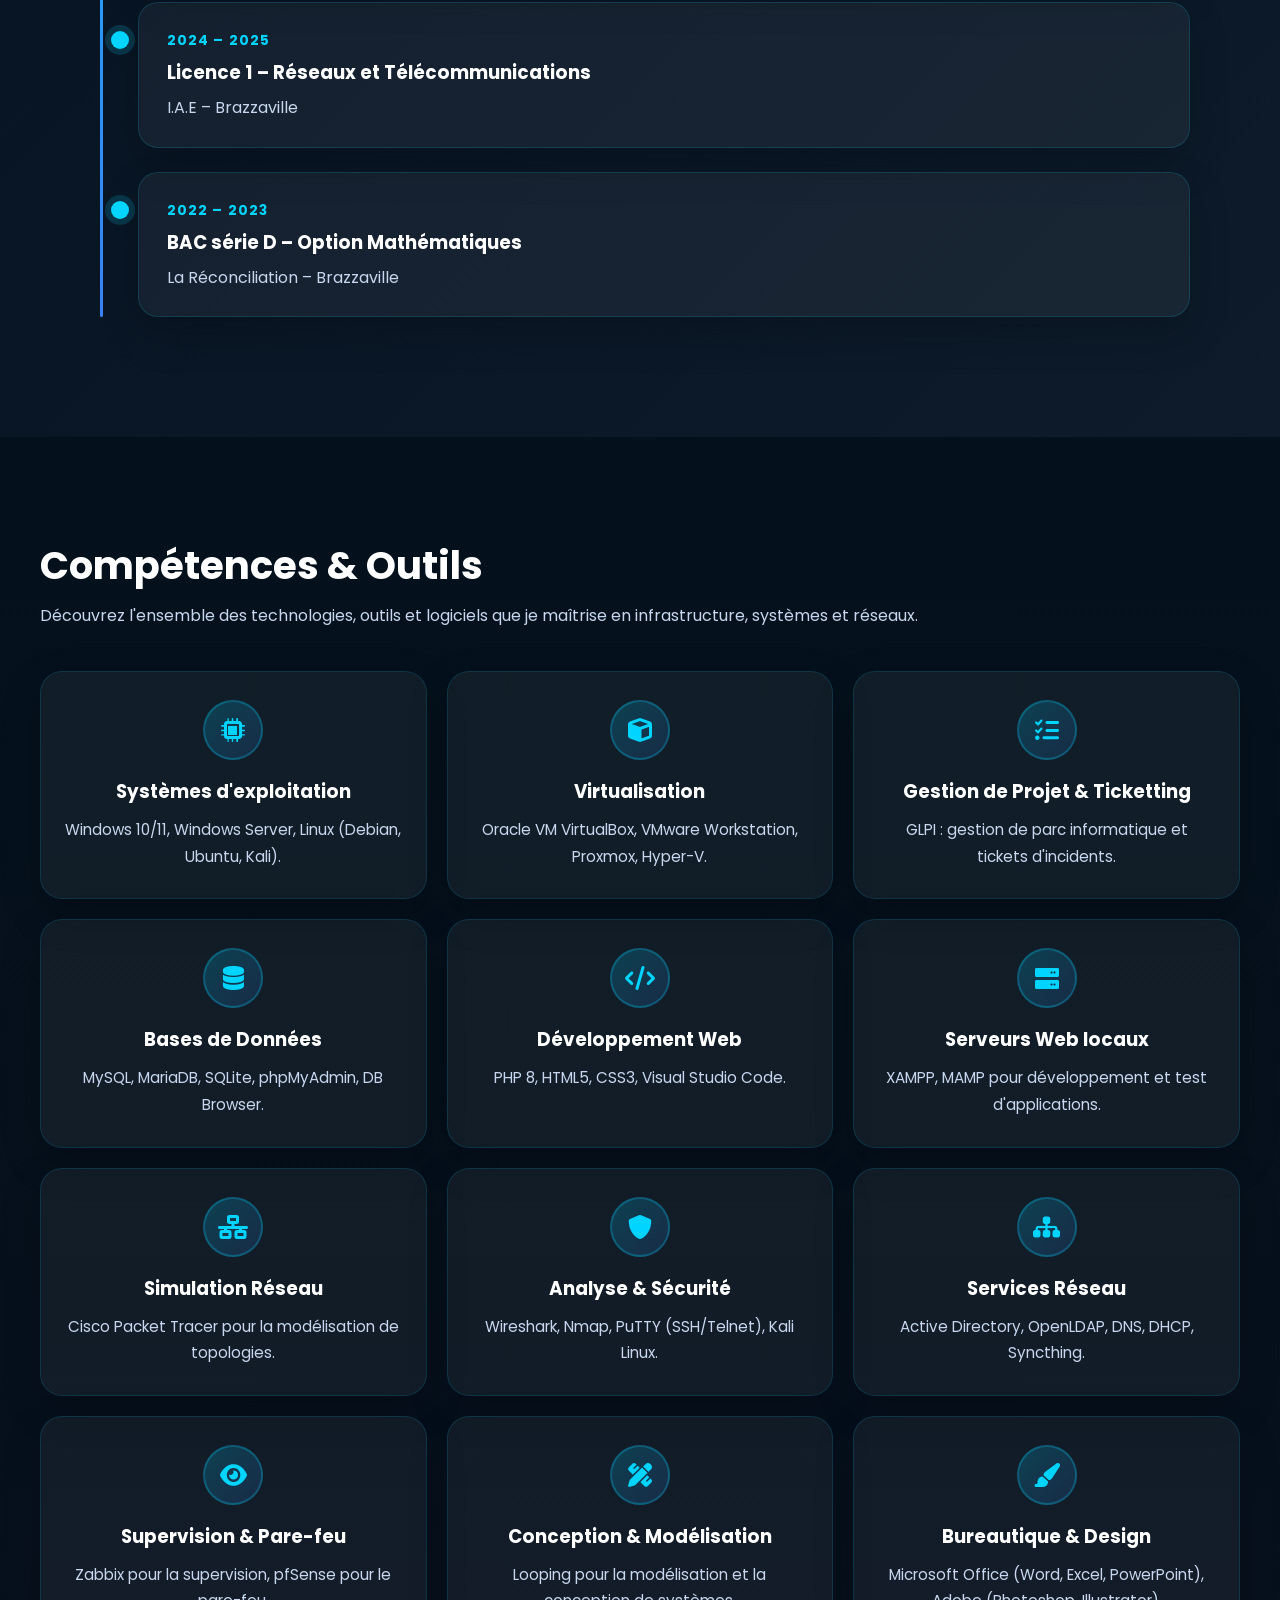
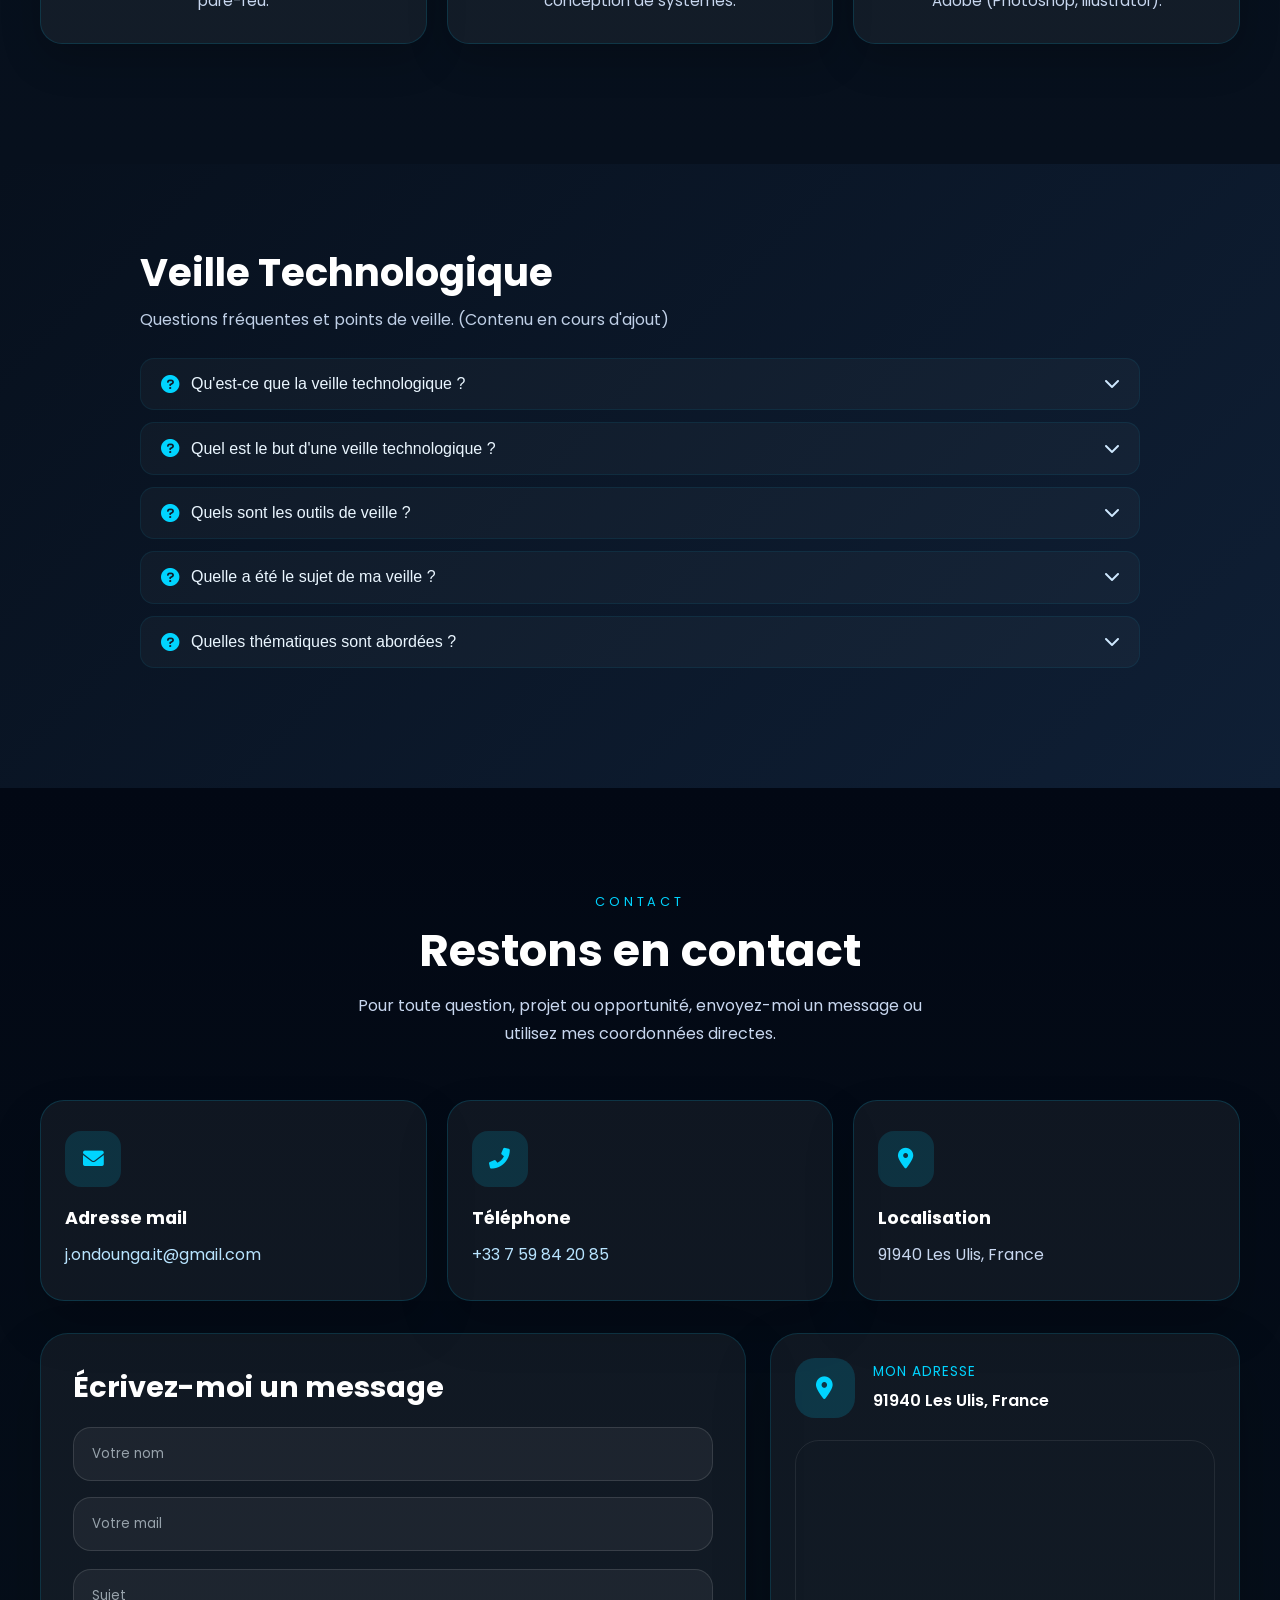
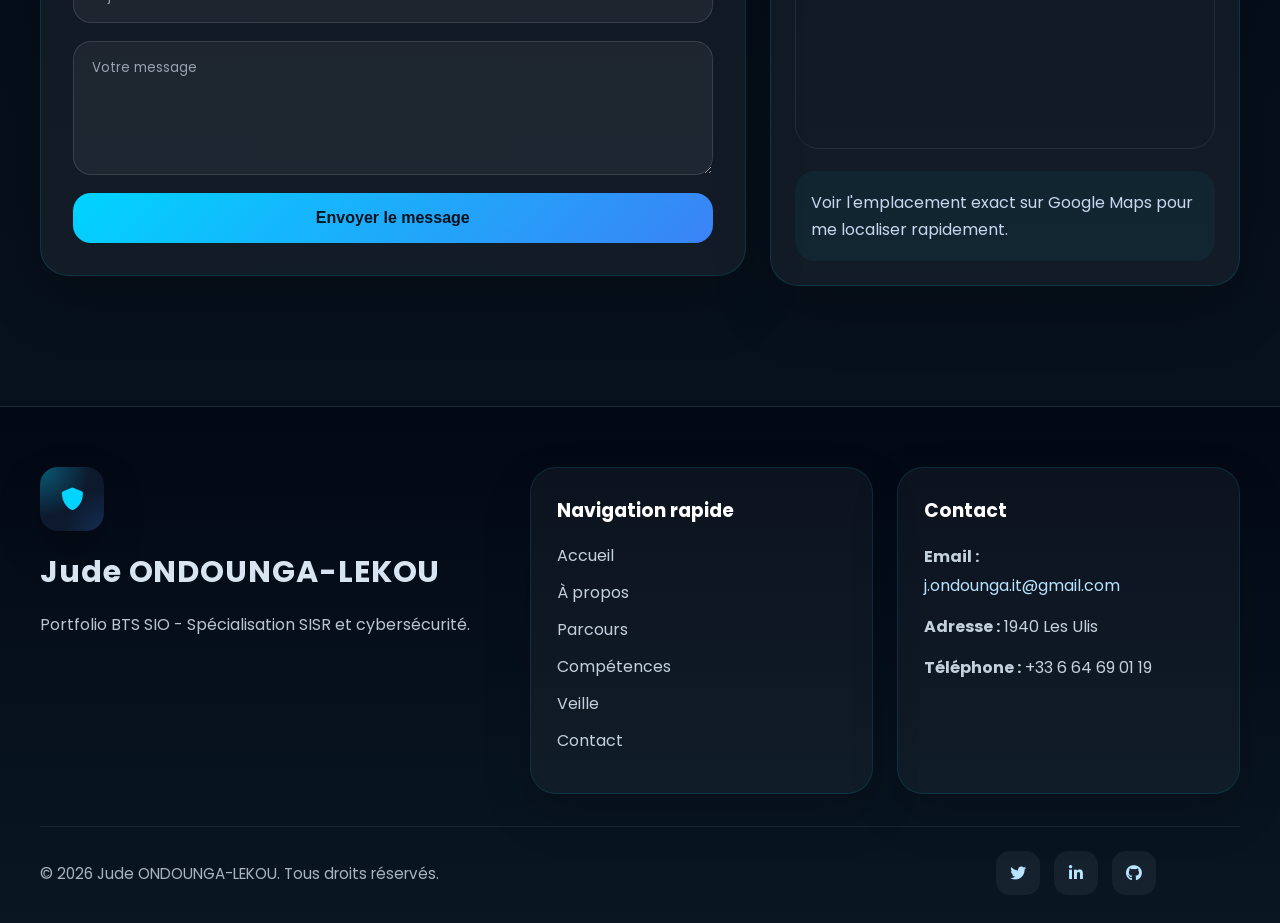
==== commit 09ee3e58: "réorganisation des liens des épreuves dans plusieurs fichiers HTML" ====
--- a/index.html
+++ b/index.html
@@ -63,14 +63,9 @@
                 <li><a href="#parcours">Parcours</a></li>
                 <li><a href="#competences">Compétences</a></li>
                 <li><a href="#veille">Veille Technologique</a></li>
-                <li class="dropdown">
-                    <a href="#" class="dropbtn">Épreuves <i class="fas fa-caret-down"></i></a>
-                    <div class="dropdown-content">
-                        <a href="epreuve-e4.html">E4</a>
-                        <a href="epreuve-e5.html">E5</a>
-                        <a href="certifications.html">Certifications</a>
-                    </div>
-                </li>
+                <li><a href="epreuve-e4.html">E4</a></li>
+                <li><a href="epreuve-e5.html">E5</a></li>
+                <li><a href="certifications.html">Certifications</a></li>
                 <li><a href="#contact">Contact</a></li>
                 <li><a href="projet.html" class="btn-projet">Projet</a></li>
             </ul>
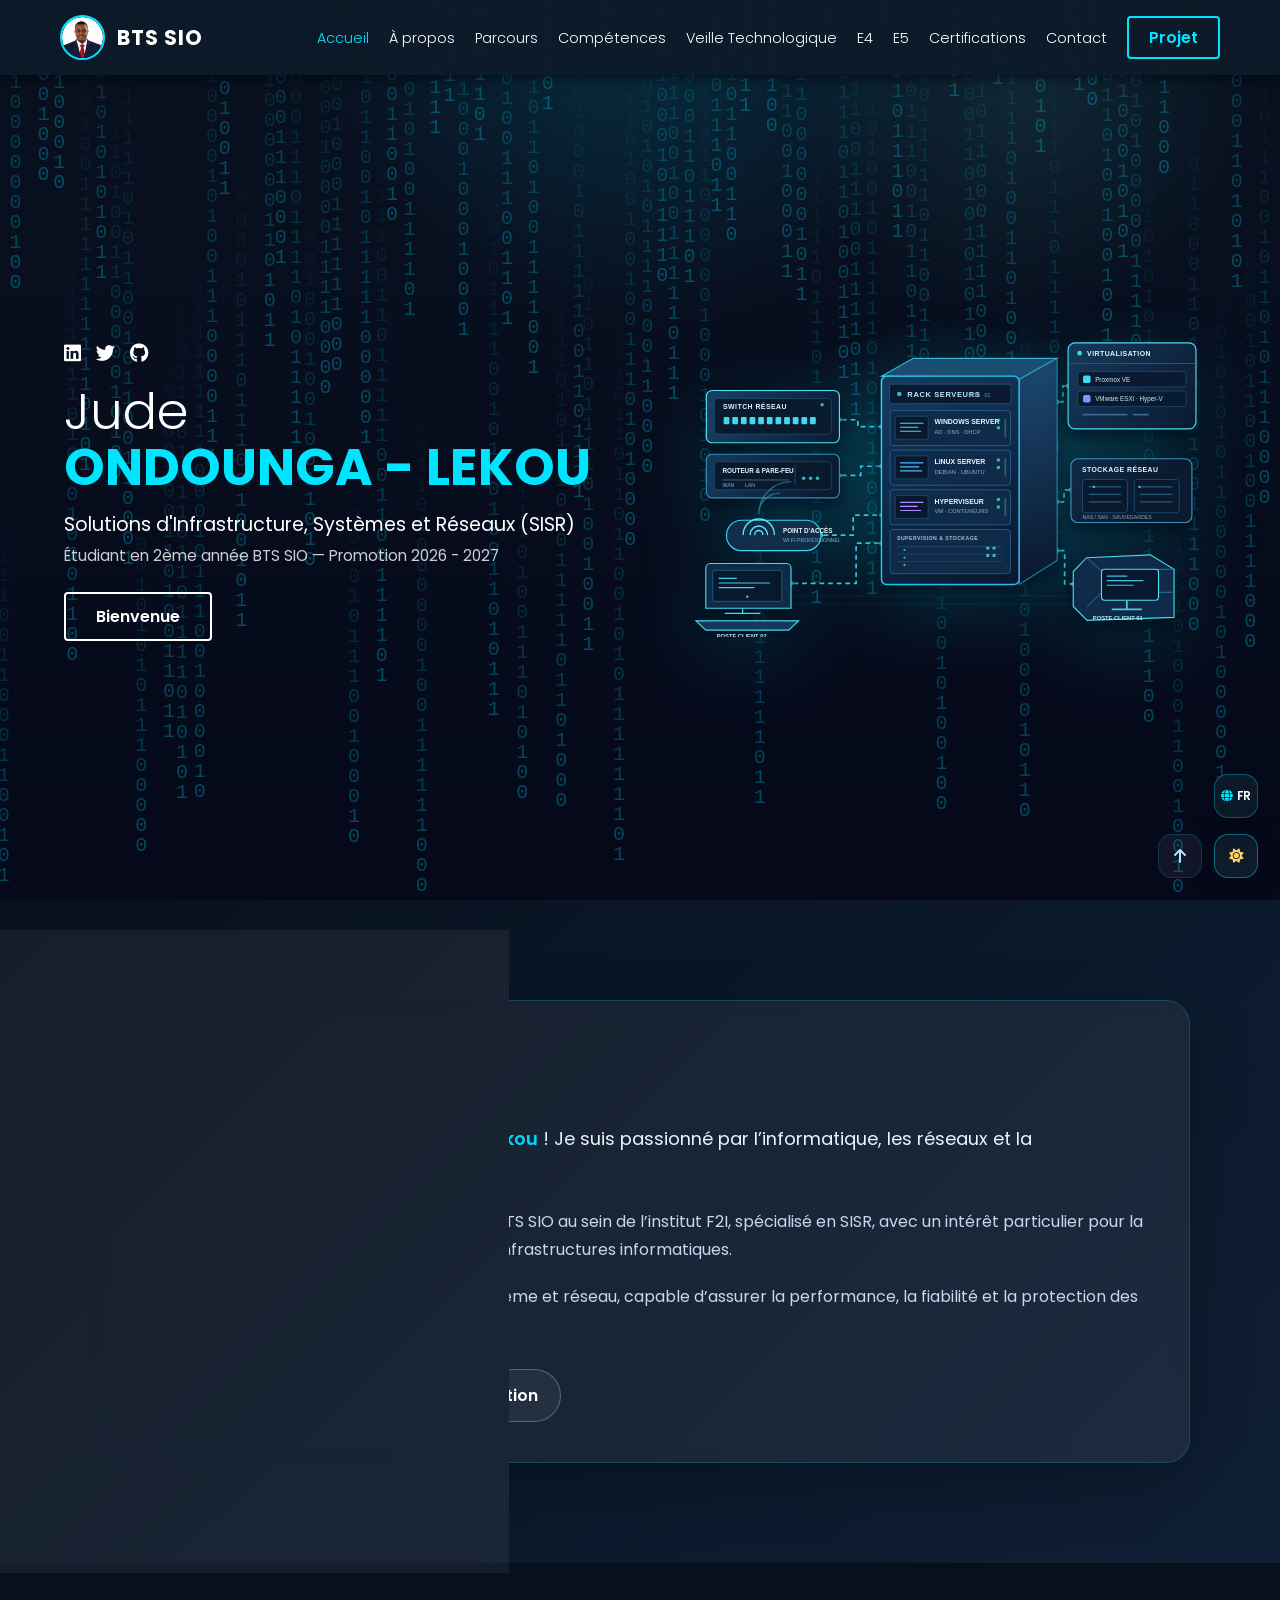
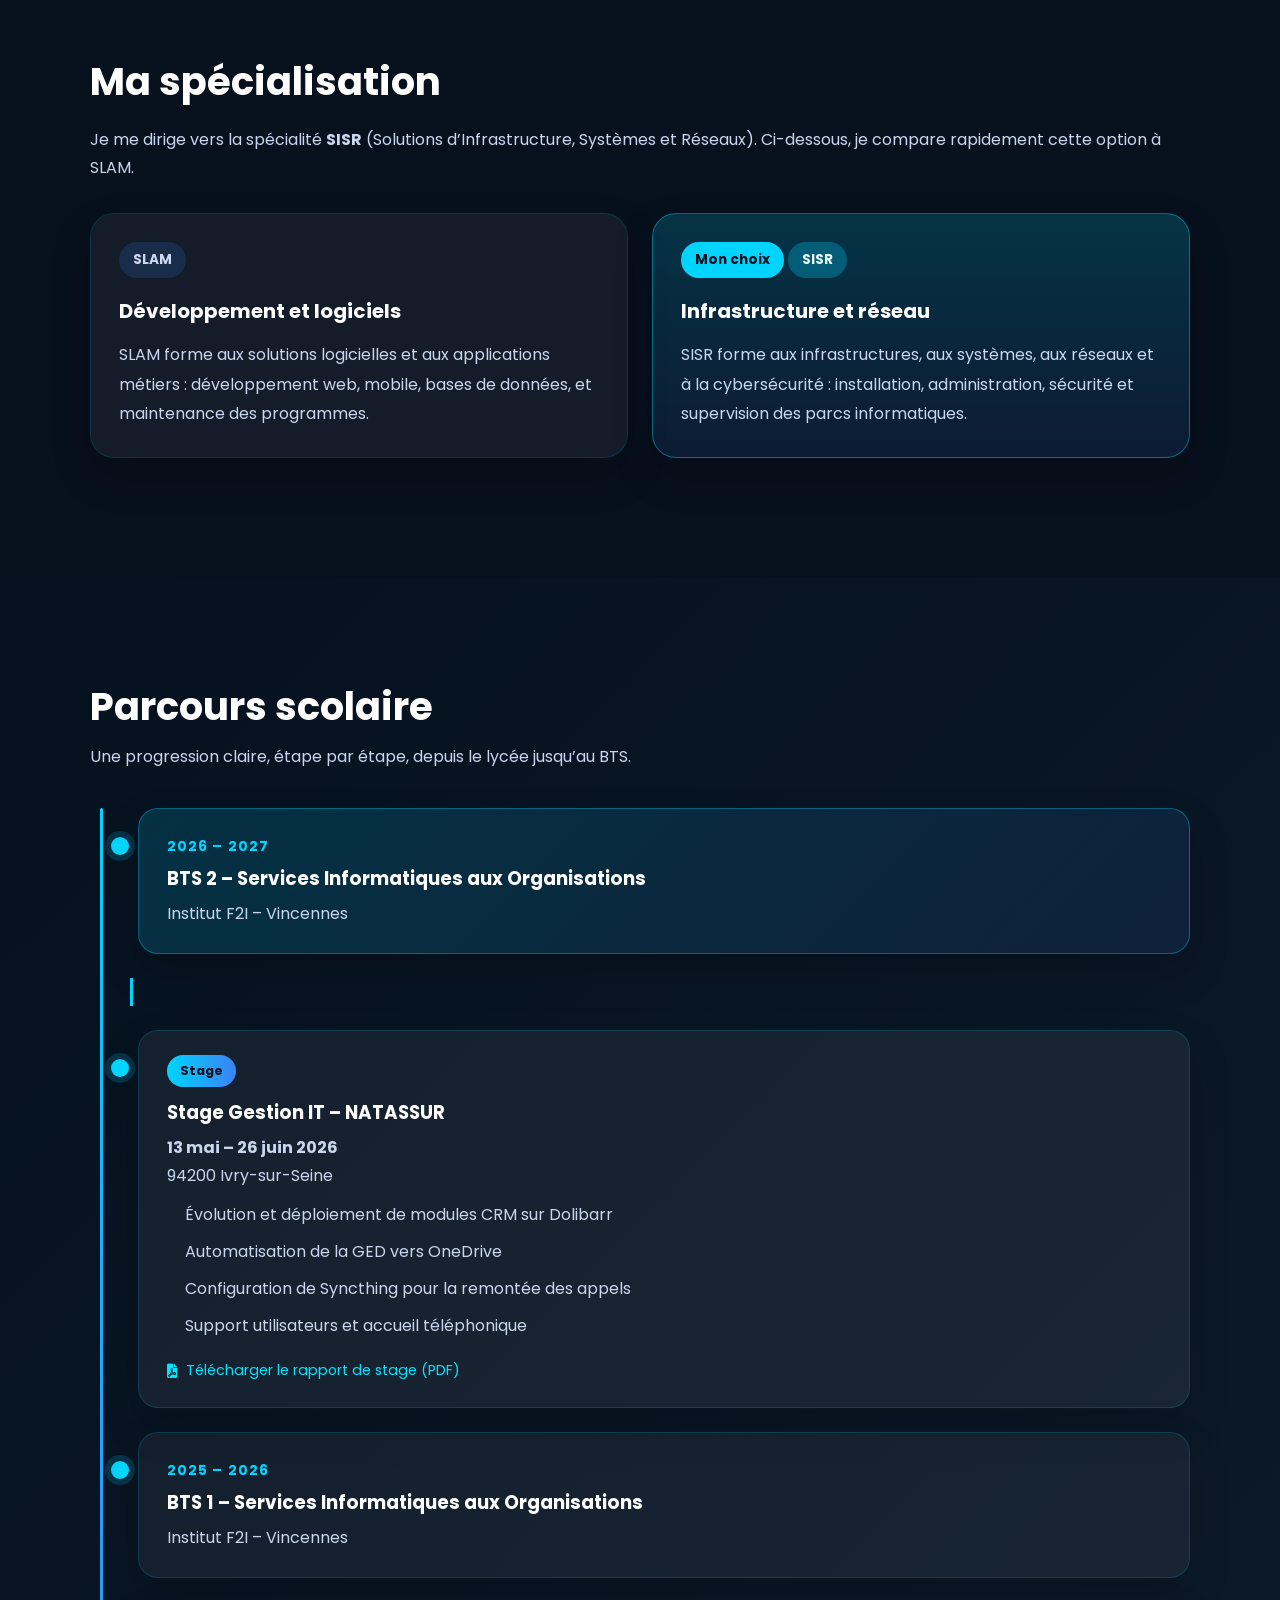
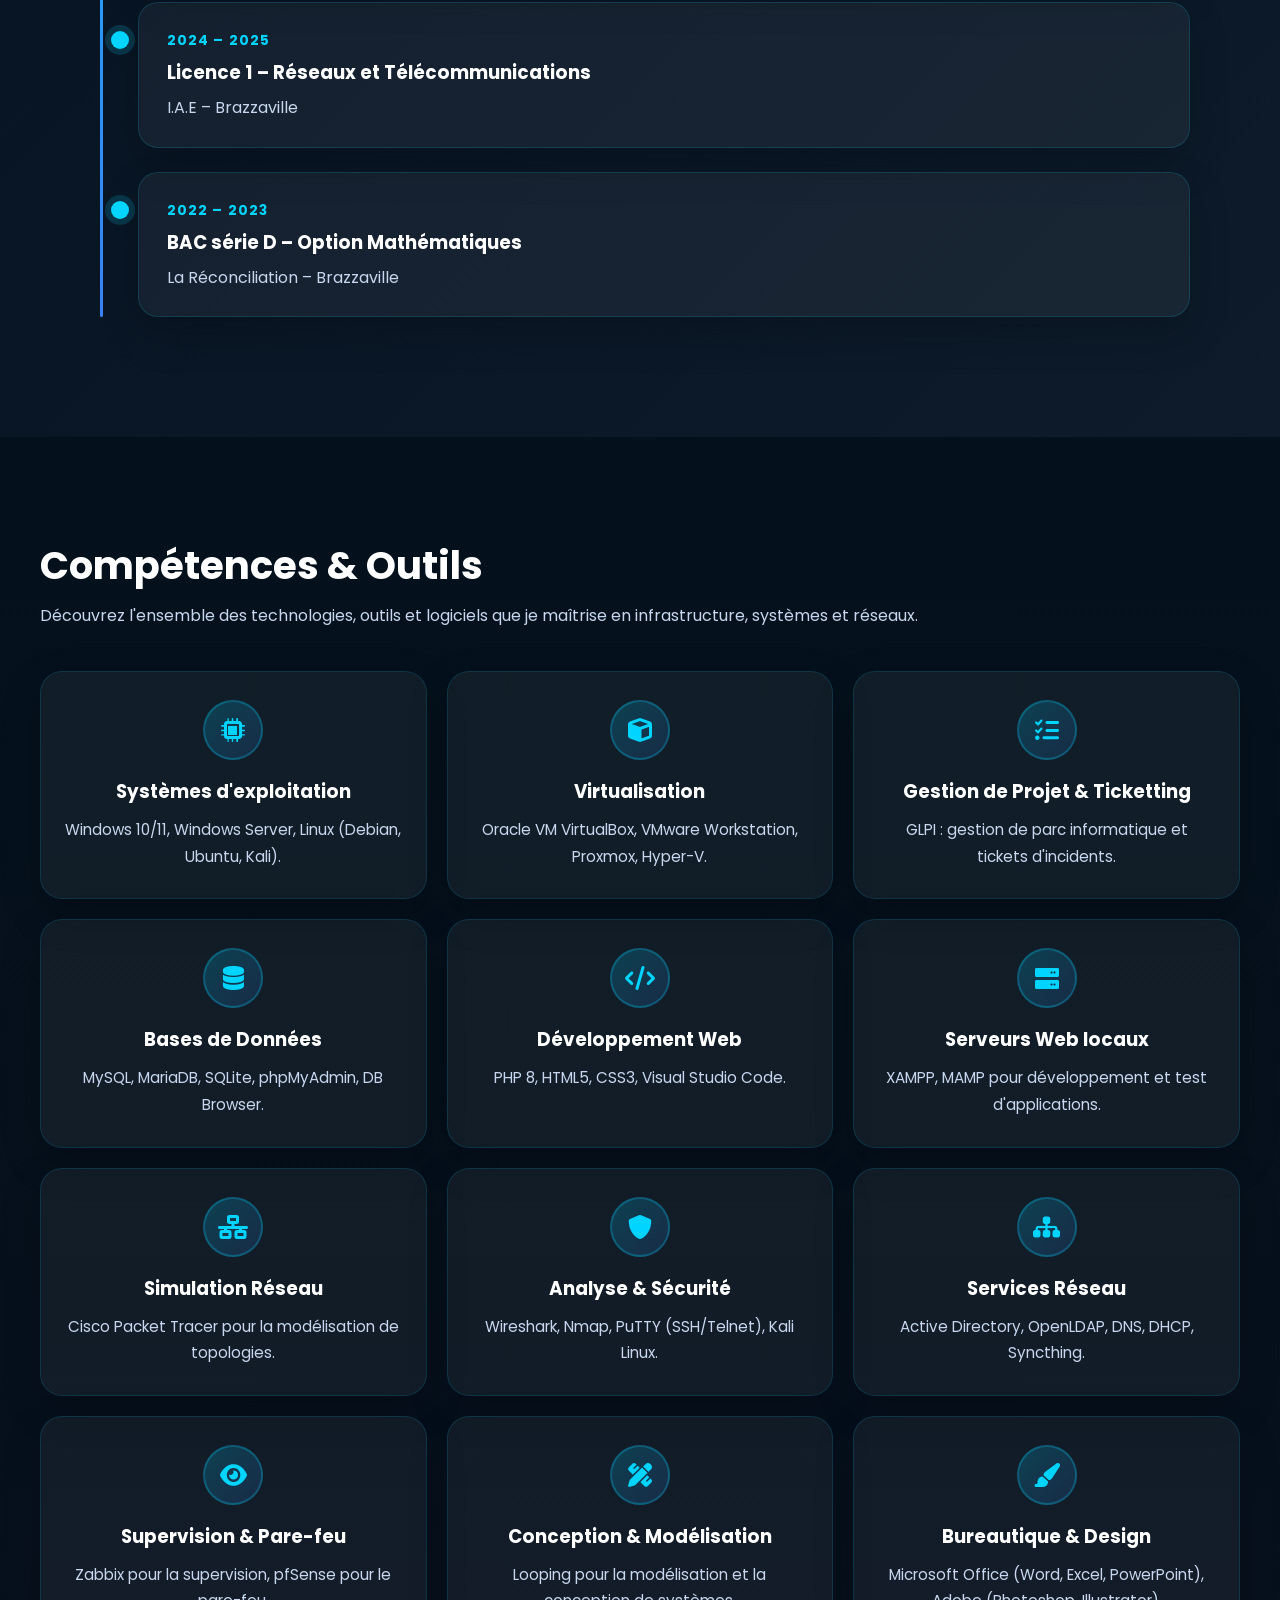
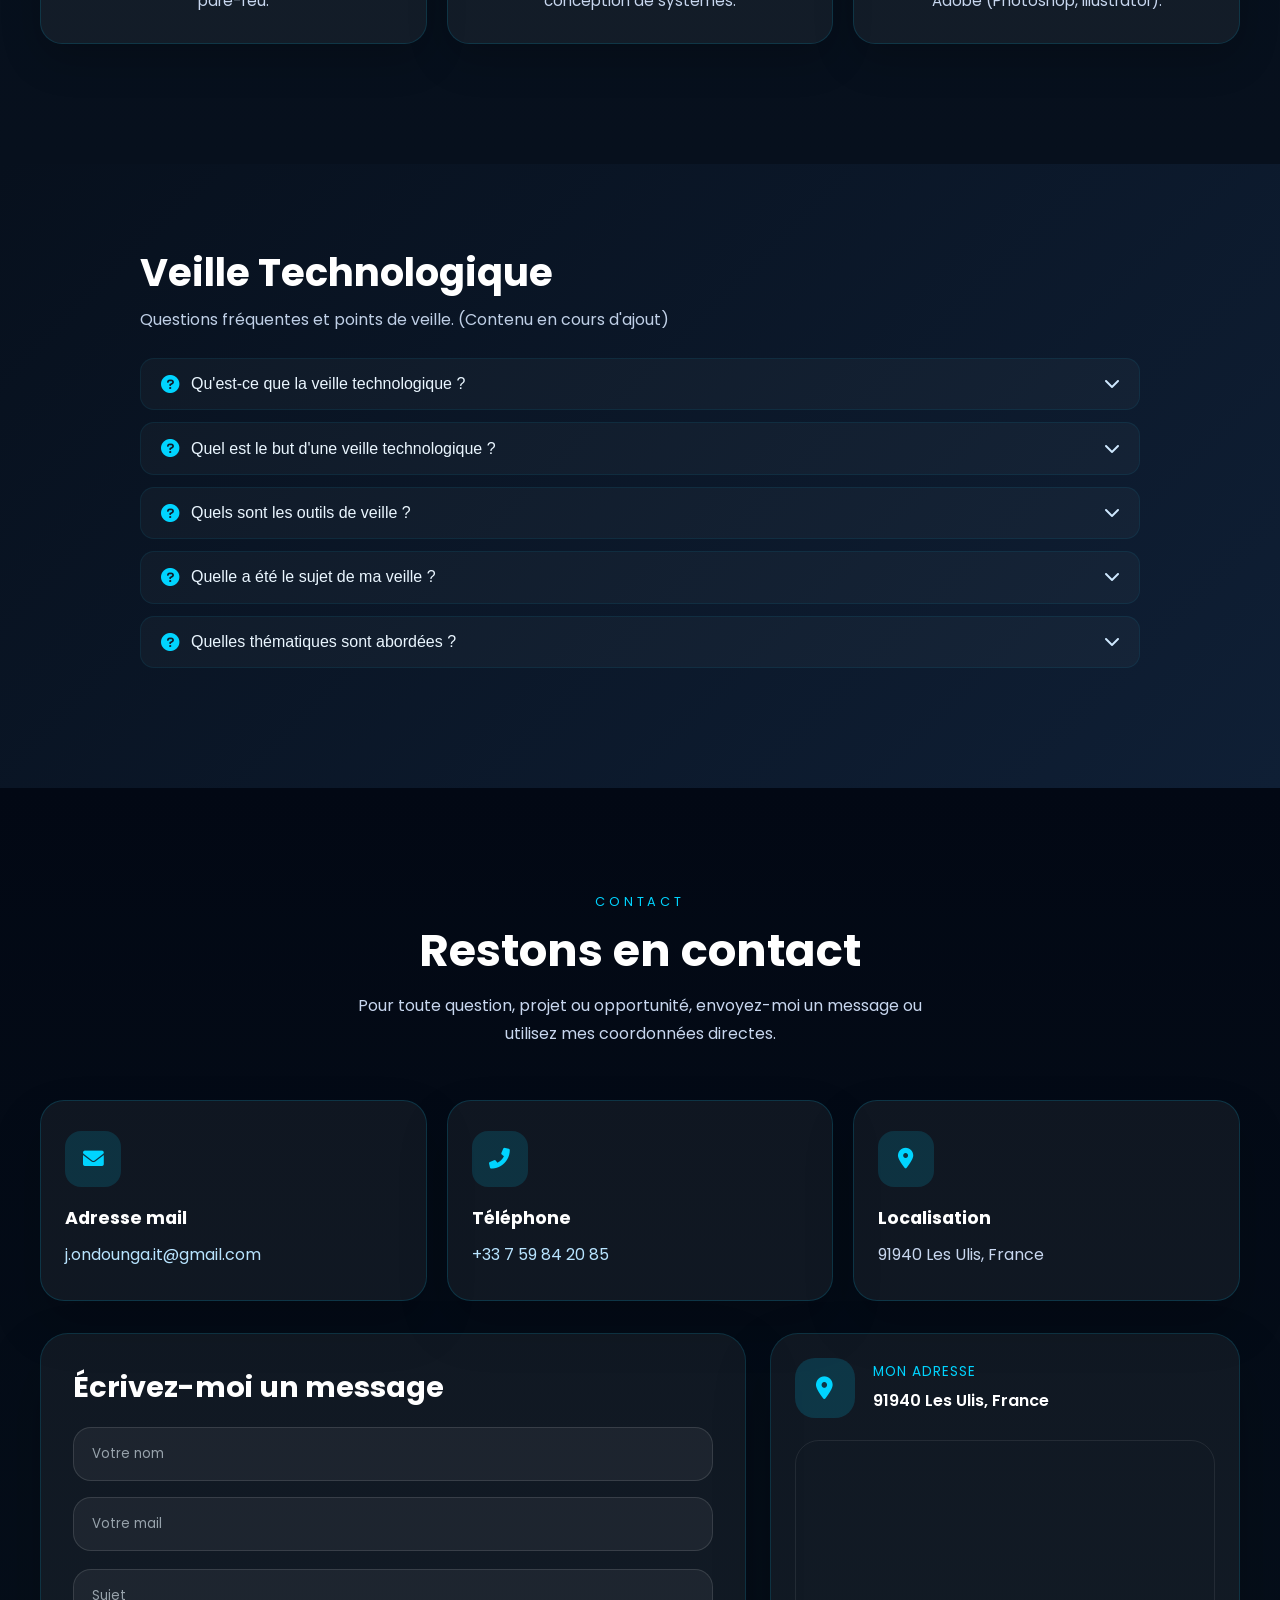
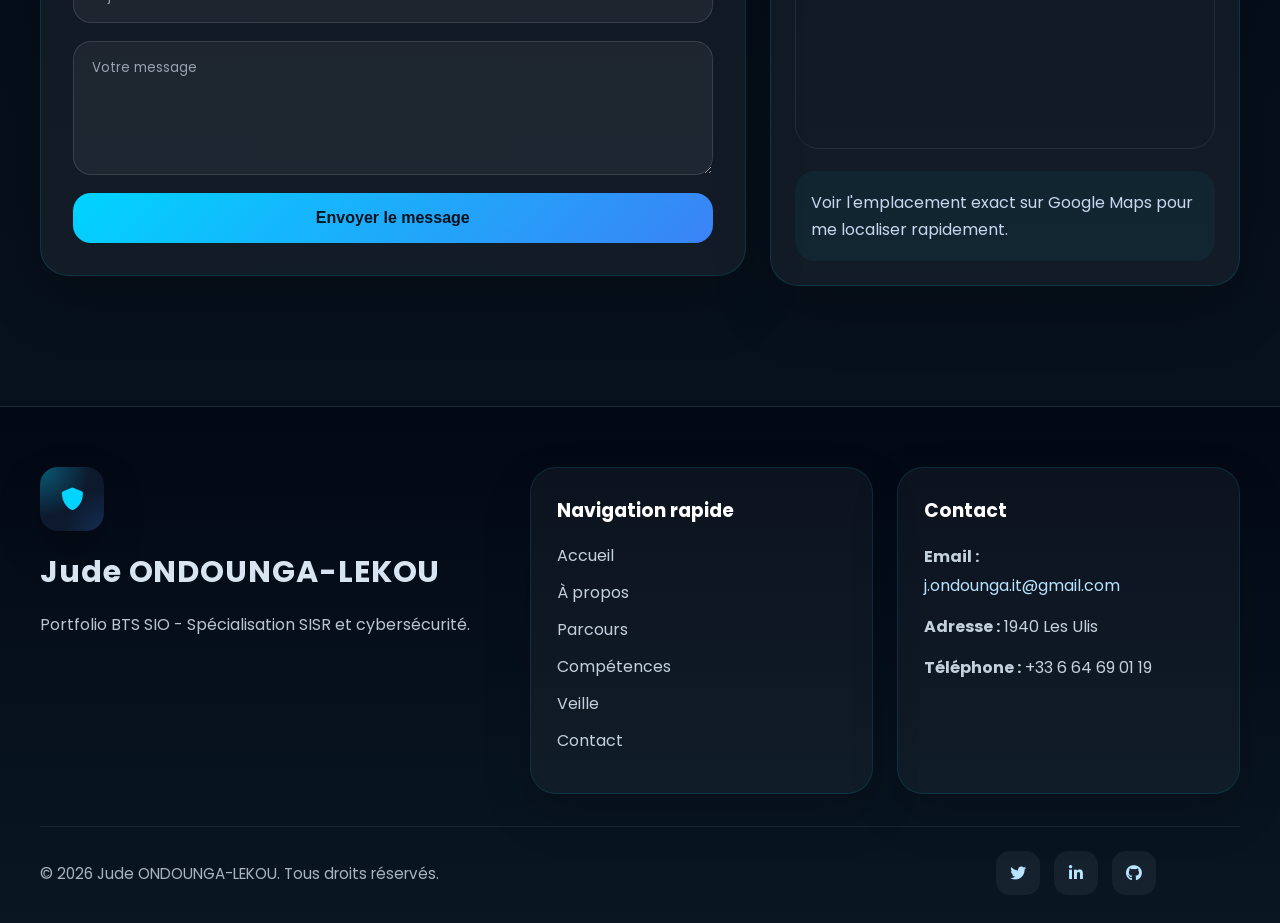
==== commit c8199fb8: "ajout des liens GitHub avec des attributs d'accessibilité dans index.html" ====
--- a/index.html
+++ b/index.html
@@ -80,7 +80,7 @@
                 <div class="social-icons">
                     <a href="https://www.linkedin.com/in/jude-ondounga-lekou/" target="_blank" rel="noopener noreferrer"><i class="fab fa-linkedin"></i></a>
                     <a href="#"><i class="fab fa-twitter"></i></a>
-                    <a href="#"><i class="fab fa-github"></i></a>
+                    <a href="https://github.com/judeCode154" target="_blank" rel="noopener noreferrer" aria-label="GitHub"><i class="fab fa-github"></i></a>
                 </div>
                 <h1><span class="name">Jude</span><br> <span class="surname">ONDOUNGA - LEKOU</span></h1>
                 <p class="title-sisr">Solutions d'Infrastructure, Systèmes et Réseaux (SISR)</p>
@@ -498,7 +498,7 @@
                 <div class="social-links">
                     <a href="#" aria-label="Twitter"><i class="fab fa-twitter"></i></a>
                     <a href="https://www.linkedin.com/in/jude-ondounga-lekou/" target="_blank" rel="noopener noreferrer" aria-label="LinkedIn"><i class="fab fa-linkedin-in"></i></a>
-                    <a href="#" aria-label="GitHub"><i class="fab fa-github"></i></a>
+                    <a href="https://github.com/judeCode154" target="_blank" rel="noopener noreferrer" aria-label="GitHub"><i class="fab fa-github"></i></a>
                 </div>
                 <a href="#top" class="back-to-top" aria-label="Retour en haut"><i class="fas fa-arrow-up"></i></a>
             </div>
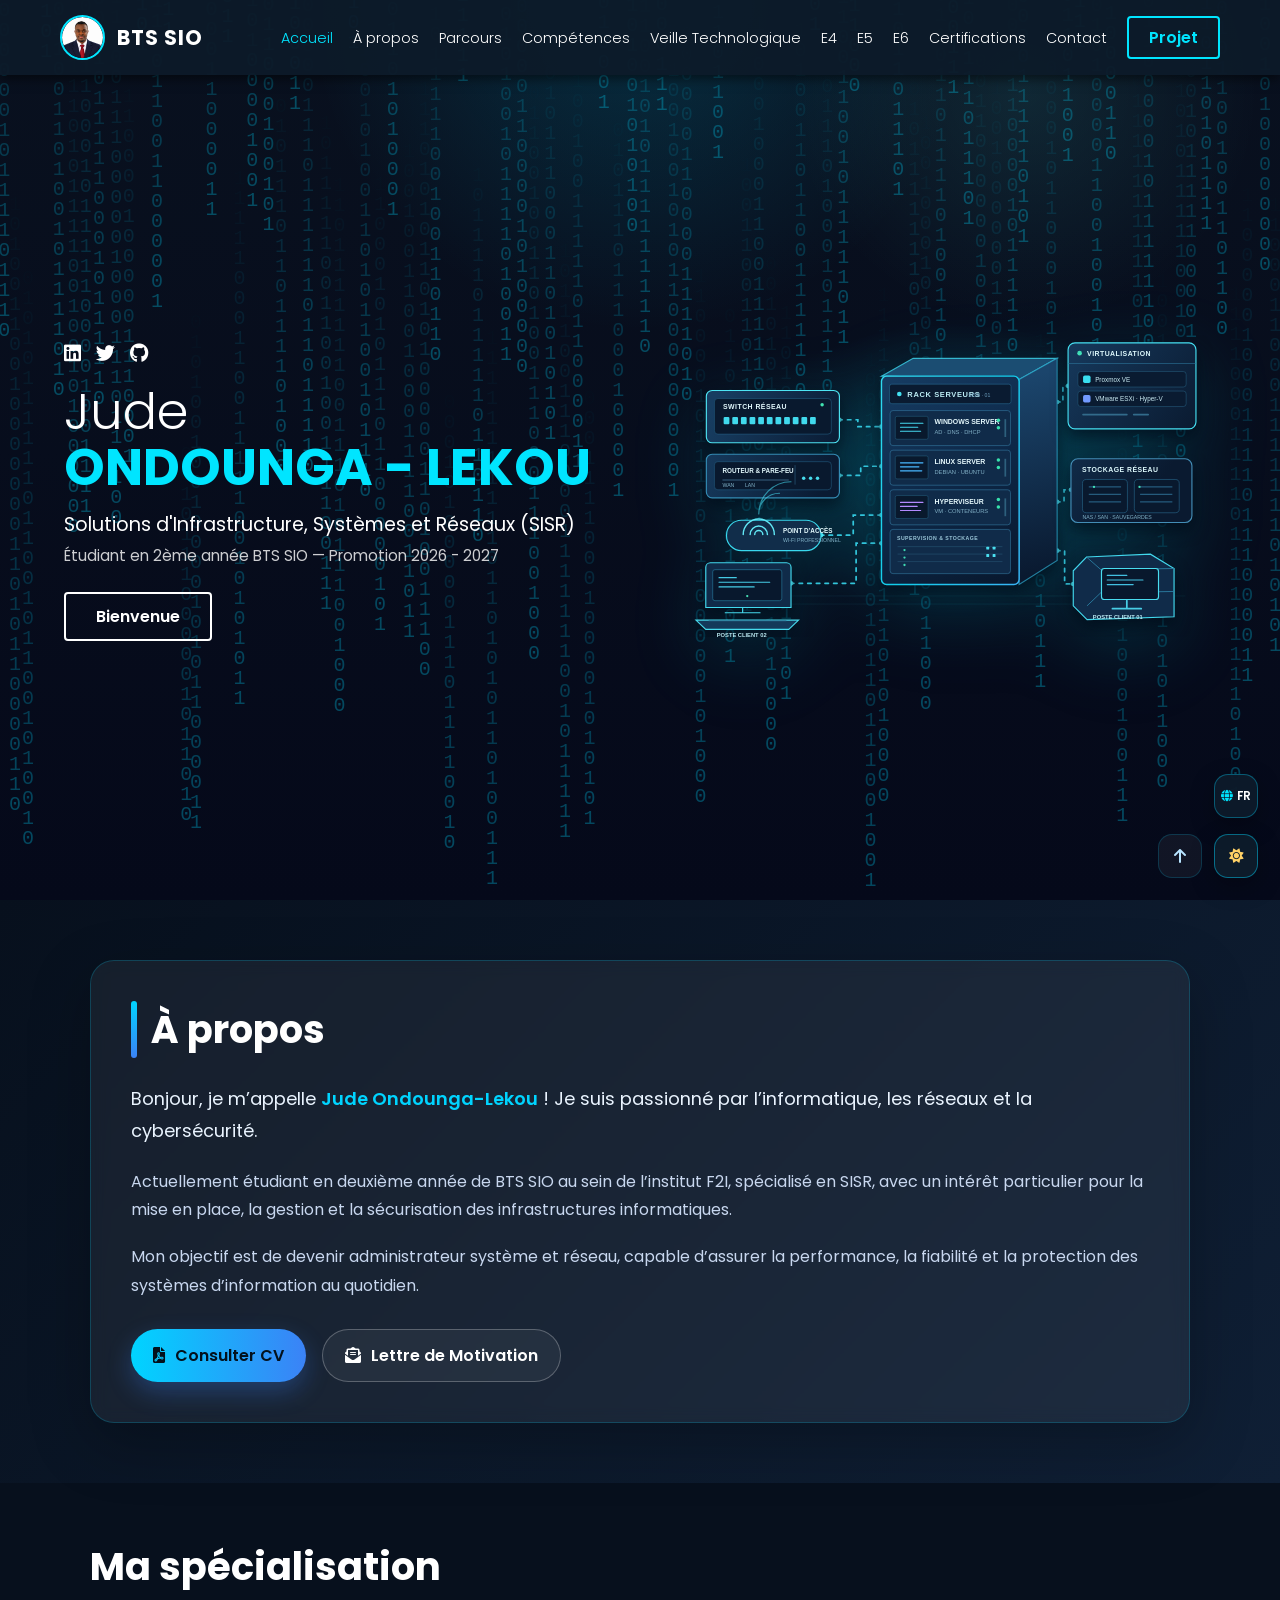
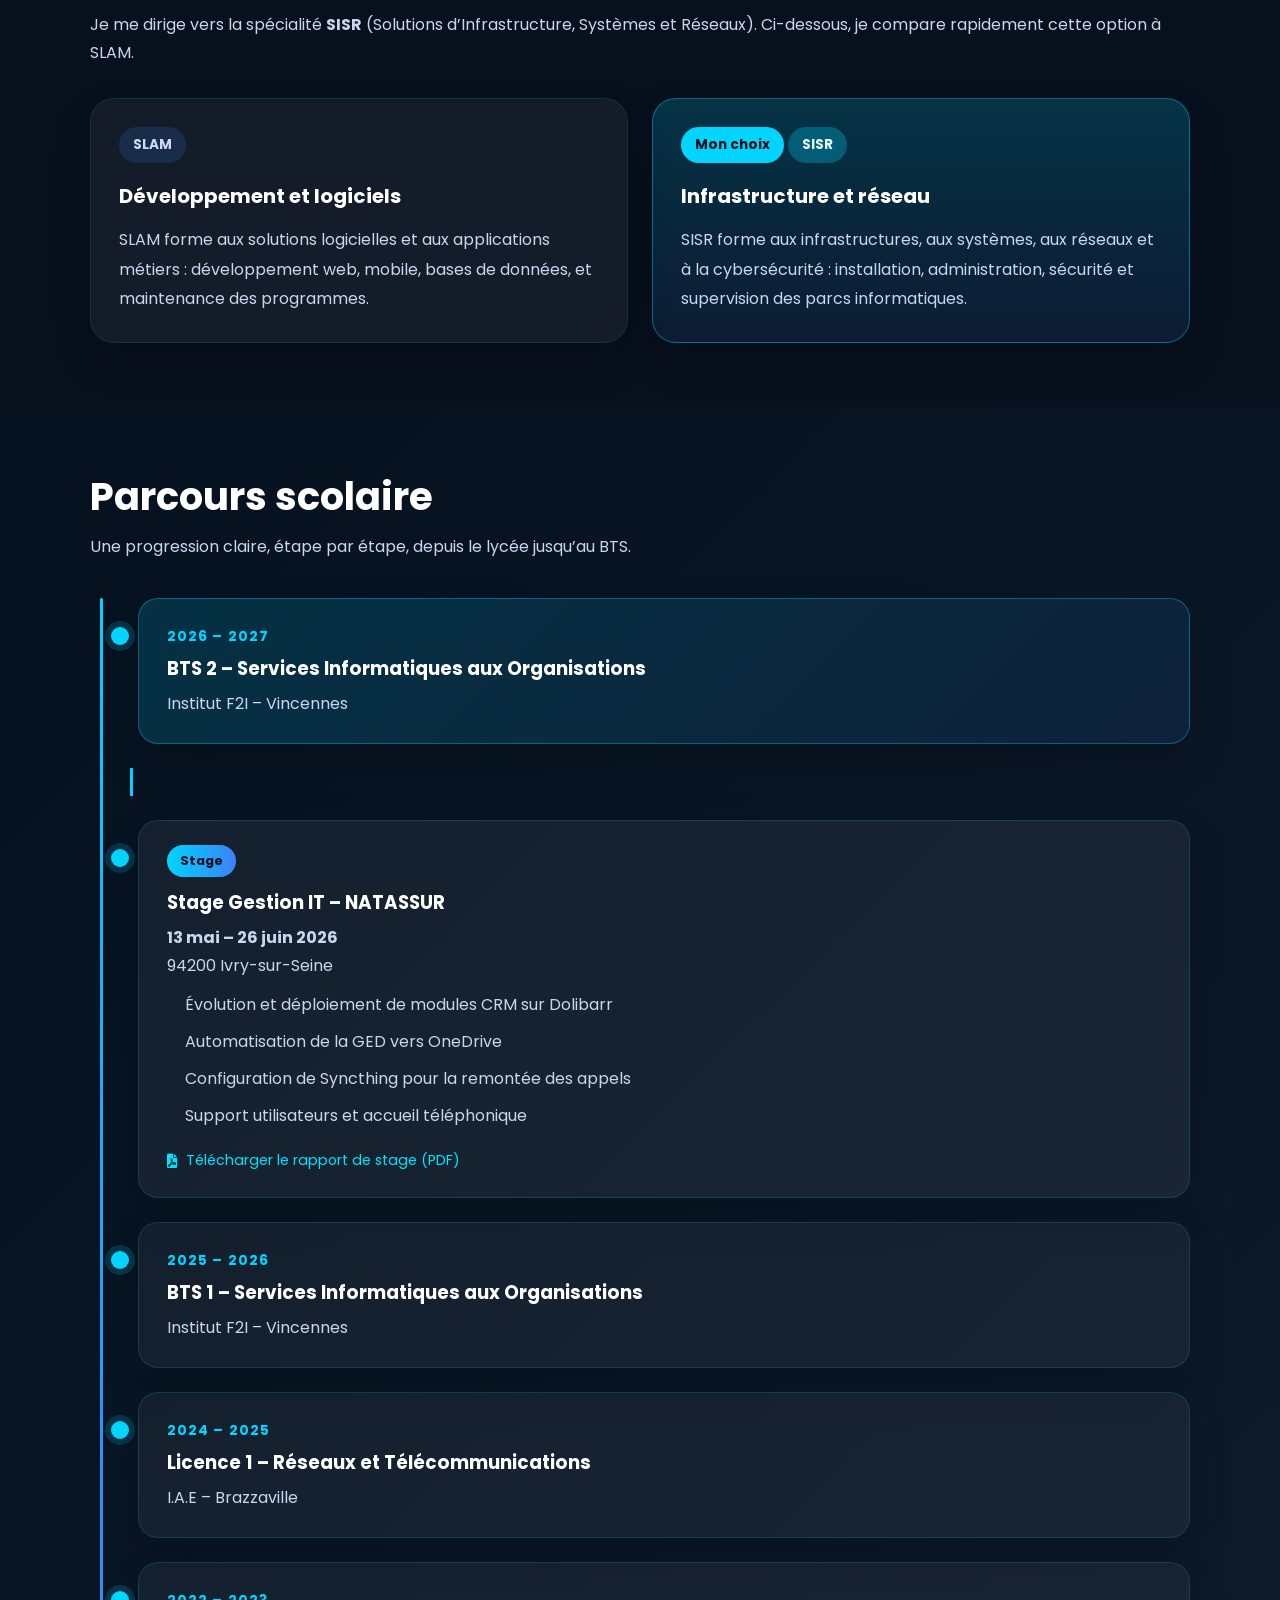
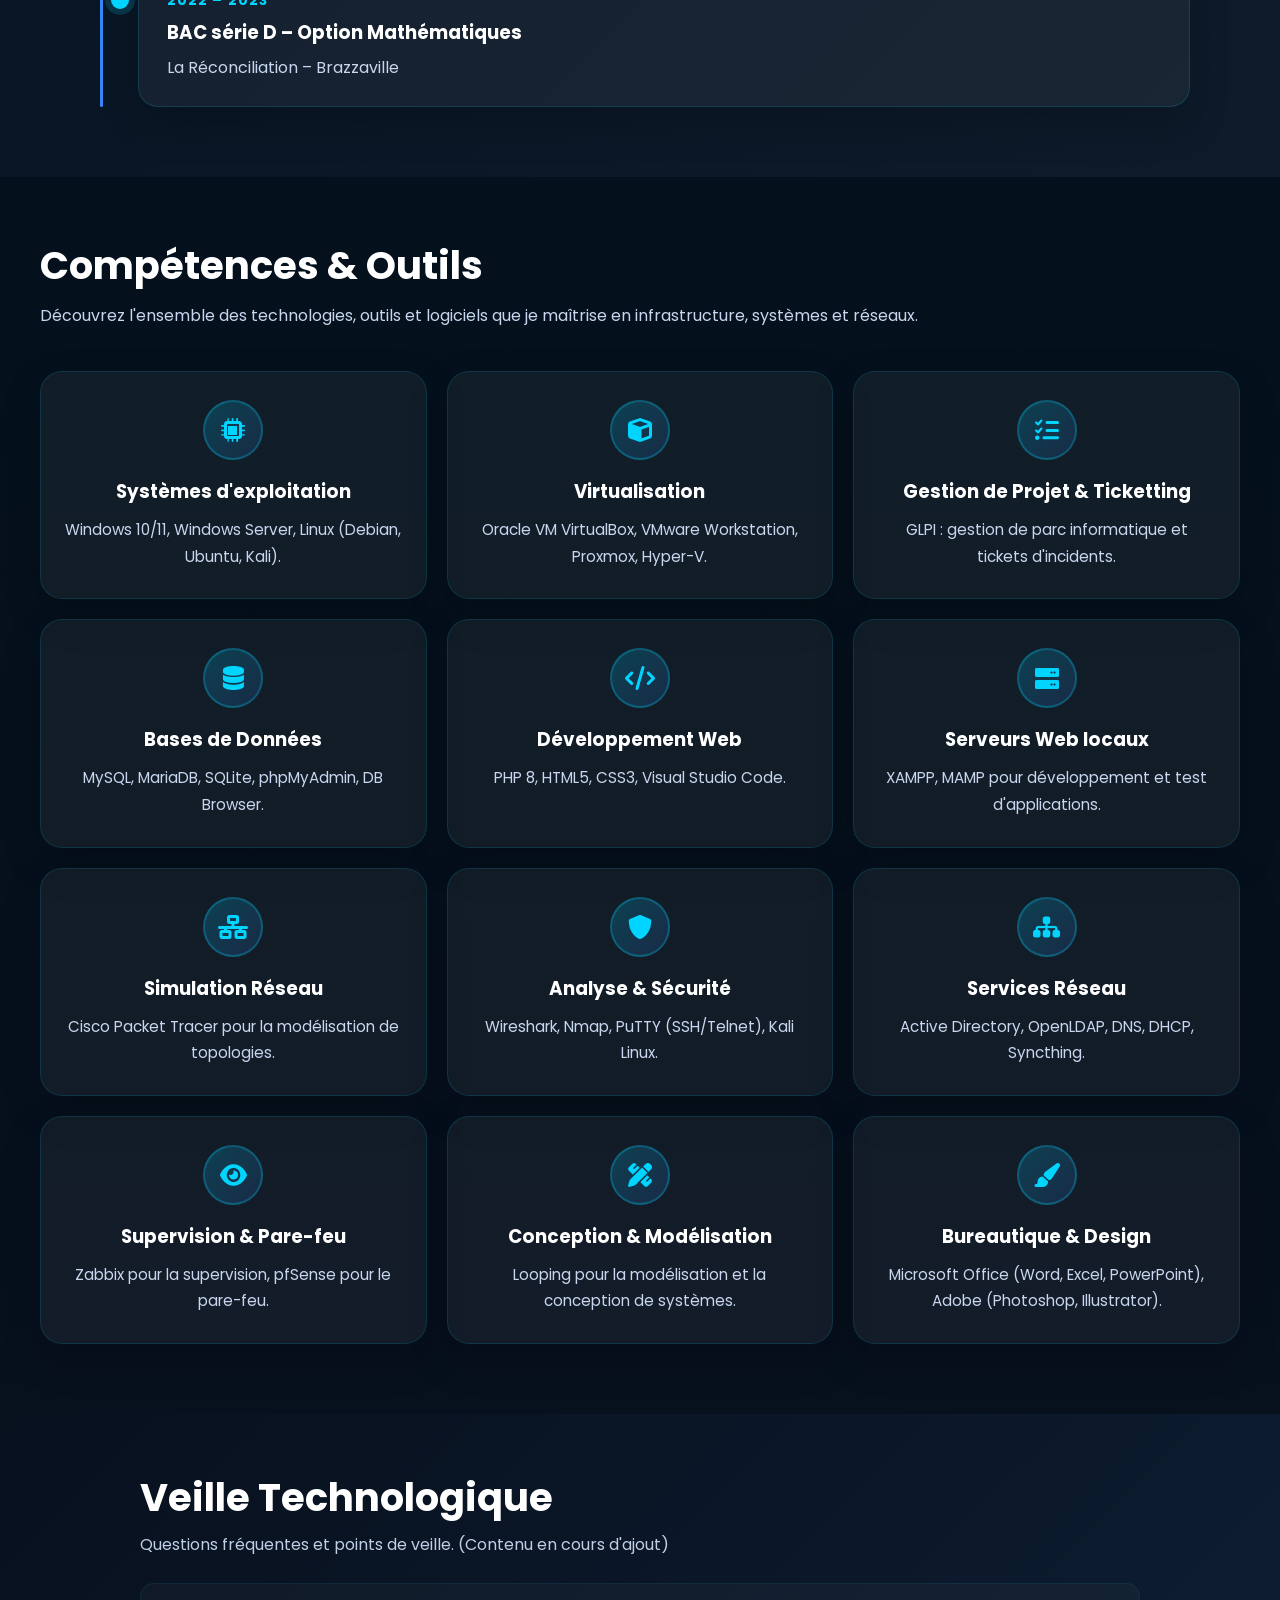
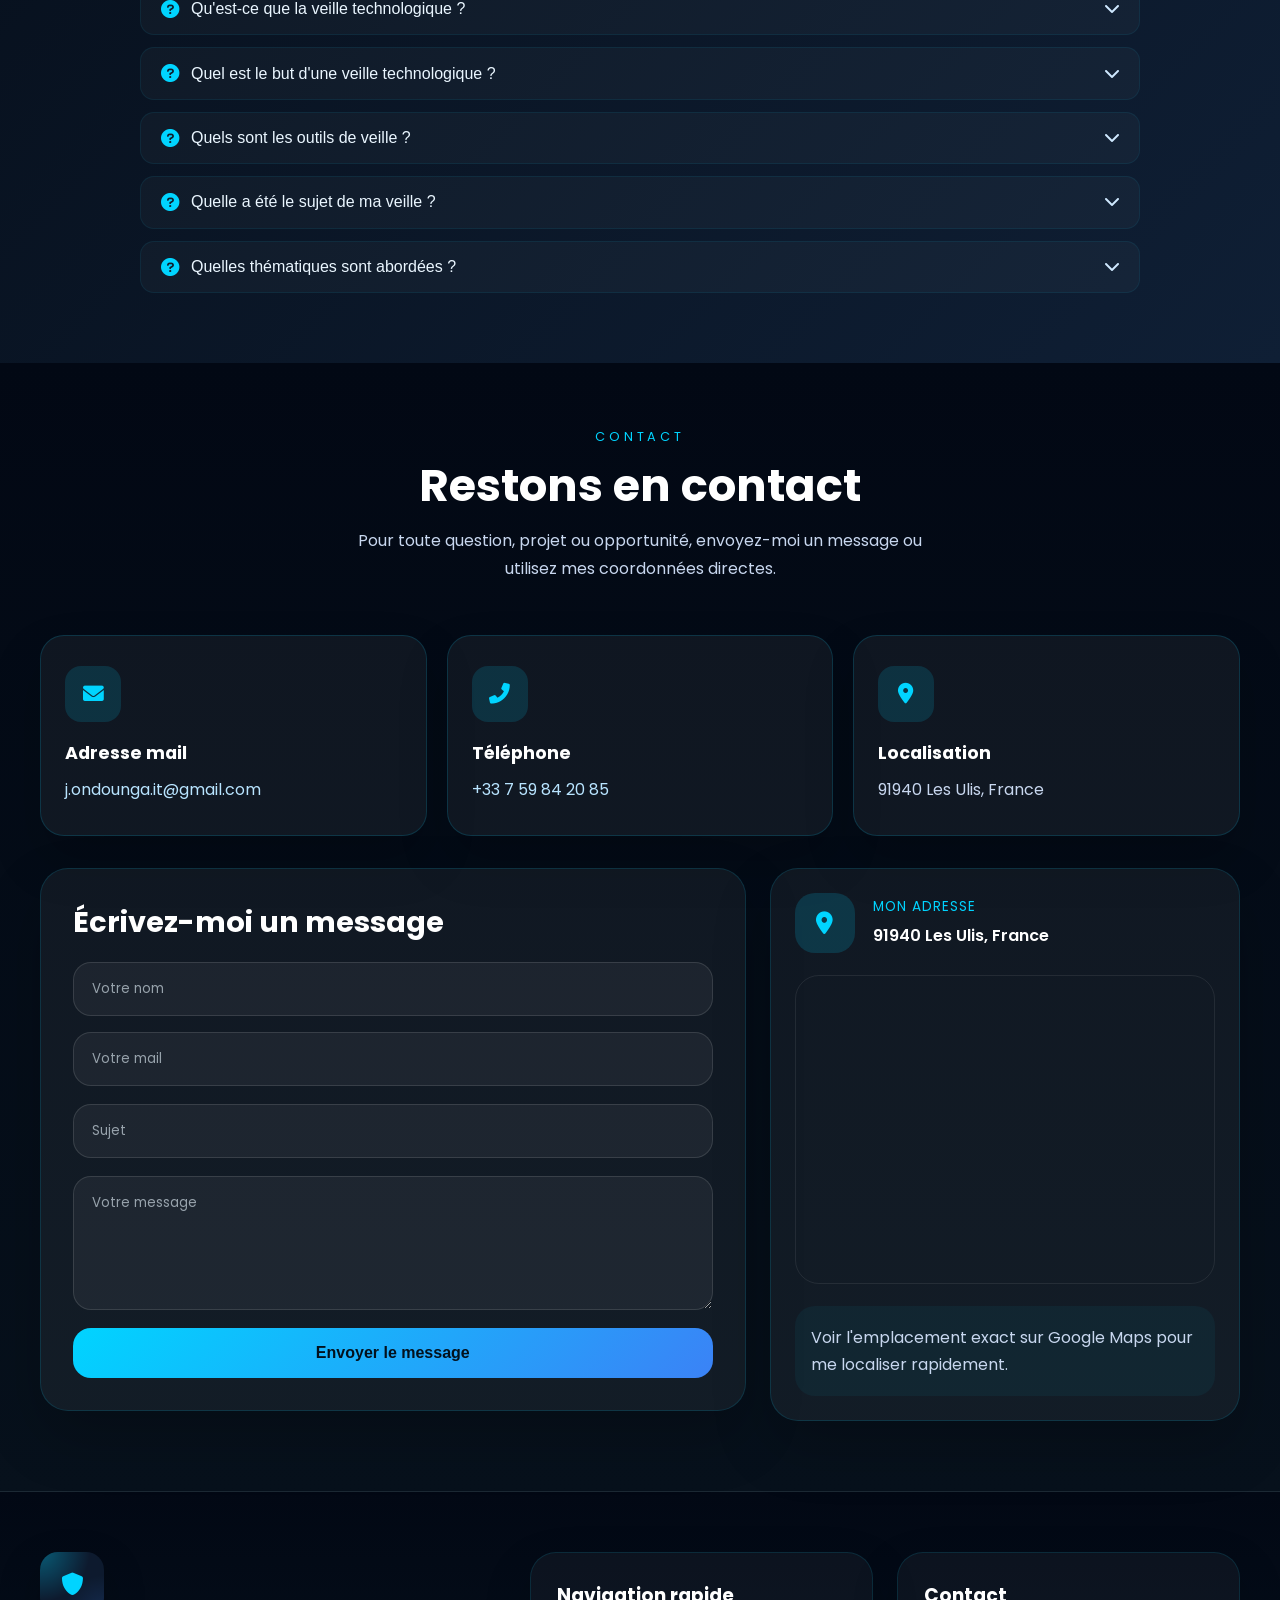
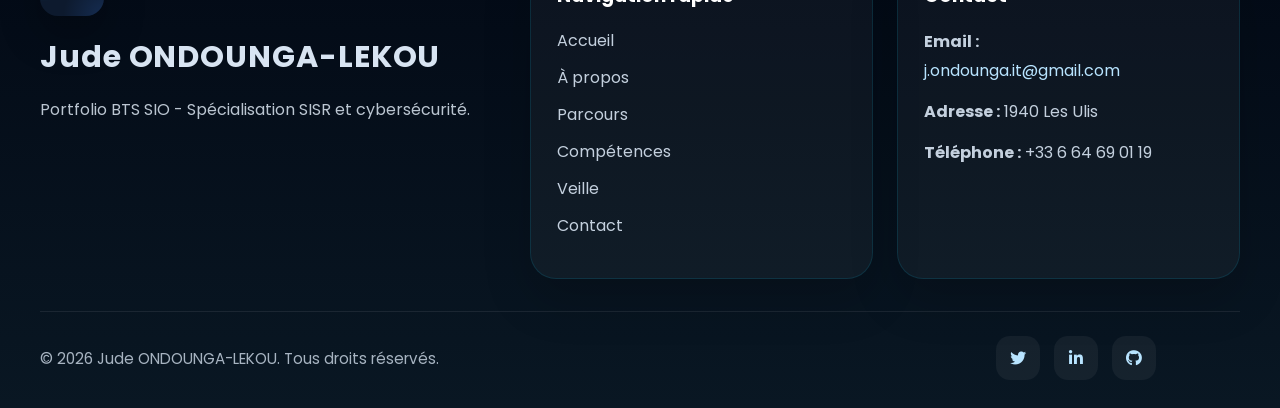
==== commit acb2efa8: "ajout de la page Épreuve E6 et mise à jour des liens dans plusieurs fichiers HTML" ====
--- a/index.html
+++ b/index.html
@@ -65,6 +65,7 @@
                 <li><a href="#veille">Veille Technologique</a></li>
                 <li><a href="epreuve-e4.html">E4</a></li>
                 <li><a href="epreuve-e5.html">E5</a></li>
+                <li><a href="epreuve-e6.html">E6</a></li>
                 <li><a href="certifications.html">Certifications</a></li>
                 <li><a href="#contact">Contact</a></li>
                 <li><a href="projet.html" class="btn-projet">Projet</a></li>
--- a/style.css
+++ b/style.css
@@ -887,7 +887,7 @@
 .about-section {
     background: linear-gradient(135deg, #07101d 0%, #0f1f35 100%);
     color: #f5f7ff;
-    padding: 100px 20px;
+    padding: 60px 20px;
     display: flex;
     justify-content: center;
 }
@@ -989,7 +989,7 @@
 /* Parcours scolaire en arbre */
 .parcours-section {
     background: linear-gradient(135deg, #05111f 0%, #0d1b2a 100%);
-    padding: 100px 20px 120px;
+    padding: 60px 20px 70px;
     color: #f5f7ff;
 }
 
@@ -1147,7 +1147,7 @@
 /* Section Compétences */
 .competences-section {
     background: linear-gradient(180deg, #04111c 0%, #07101d 100%);
-    padding: 100px 20px 120px;
+    padding: 60px 20px 70px;
     color: #f5f7ff;
 }
 
@@ -1350,7 +1350,7 @@
 .specialization-section {
     background: #07101d;
     color: #f5f7ff;
-    padding: 90px 20px 120px;
+    padding: 55px 20px 65px;
 }
 
 .specialization-container {
@@ -1450,7 +1450,7 @@
 /* Veille technologique - Accordéon */
 .veille-section {
     background:  linear-gradient(135deg, #07101d 0%, #0f1f35 100%);
-    padding: 80px 20px 120px;
+    padding: 55px 20px 70px;
     color: #eaf6ff;
 }
 .veille-container {
@@ -1505,7 +1505,7 @@
 /* Contact section */
 .contact-section {
     background: linear-gradient(180deg, #020814 0%, #07111c 100%);
-    padding: 100px 20px 120px;
+    padding: 60px 20px 70px;
     color: #f5f7ff;
 }
 .contact-wrapper {
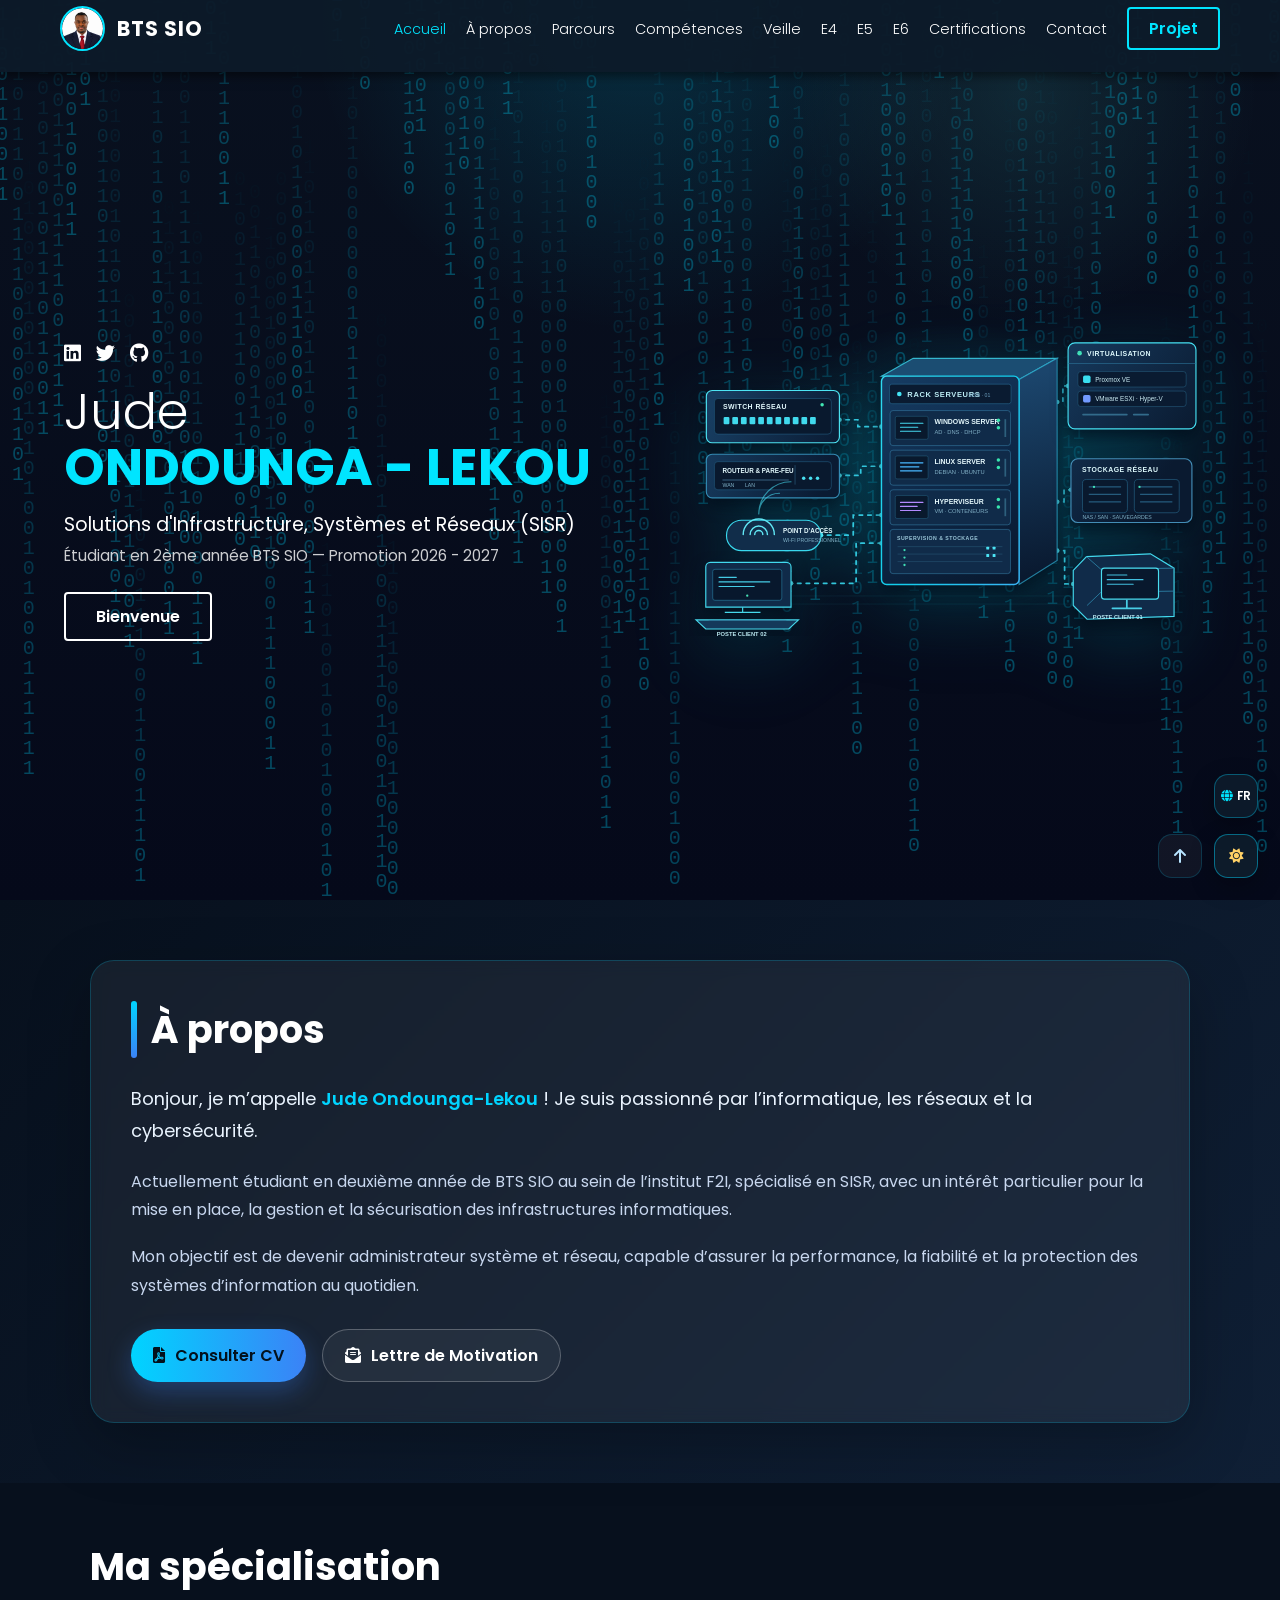
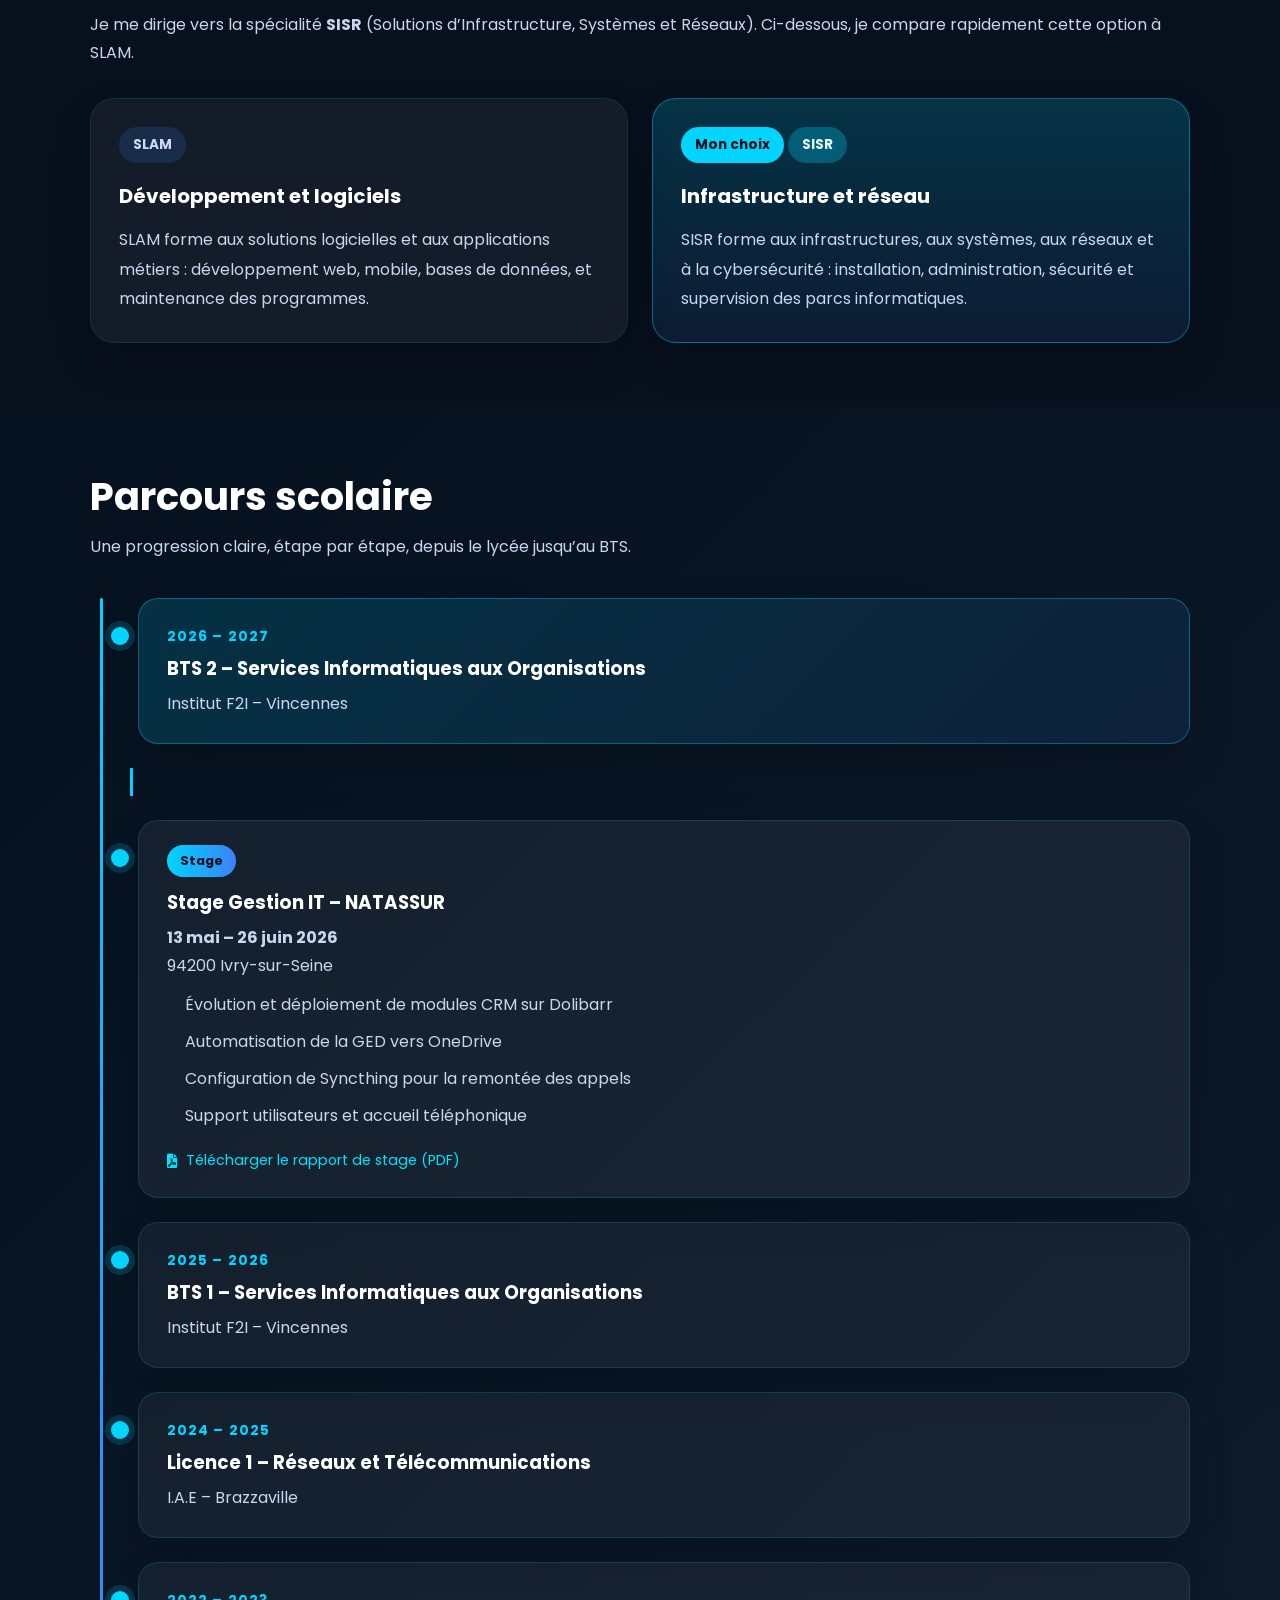
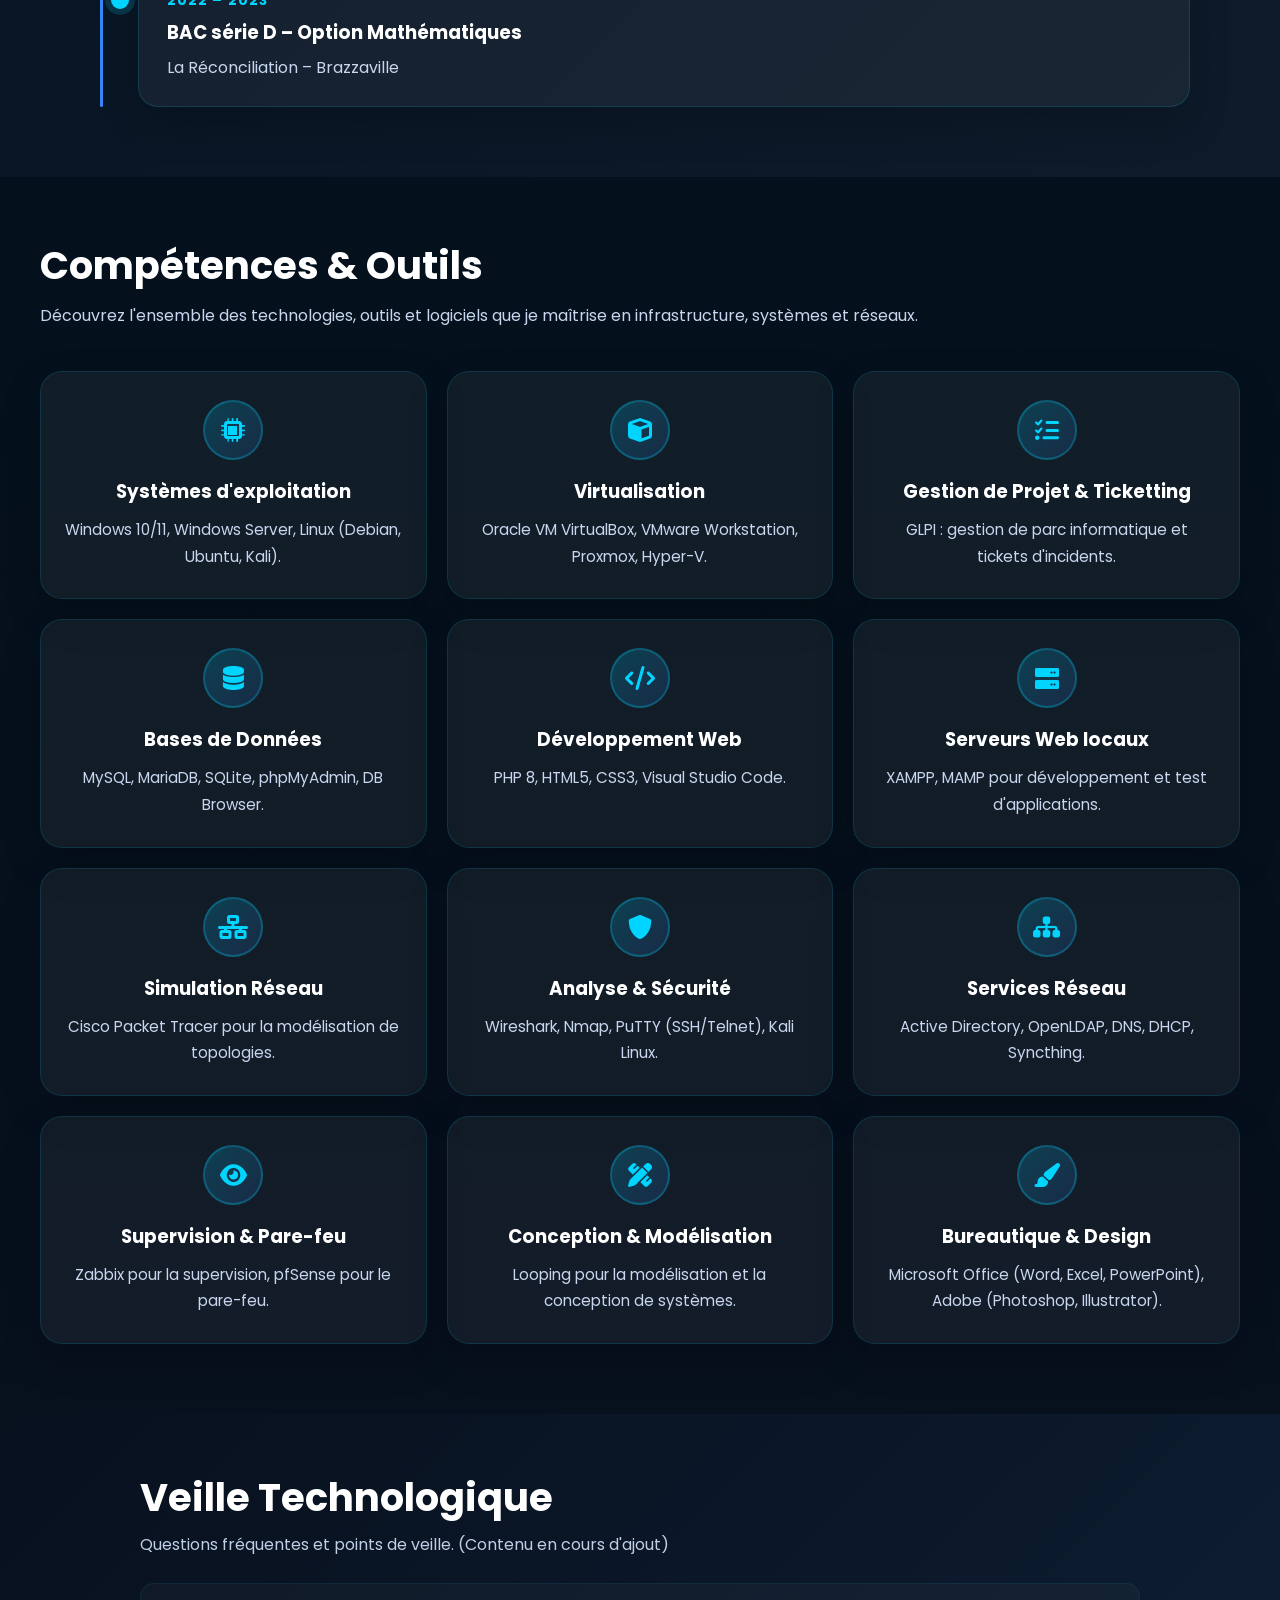
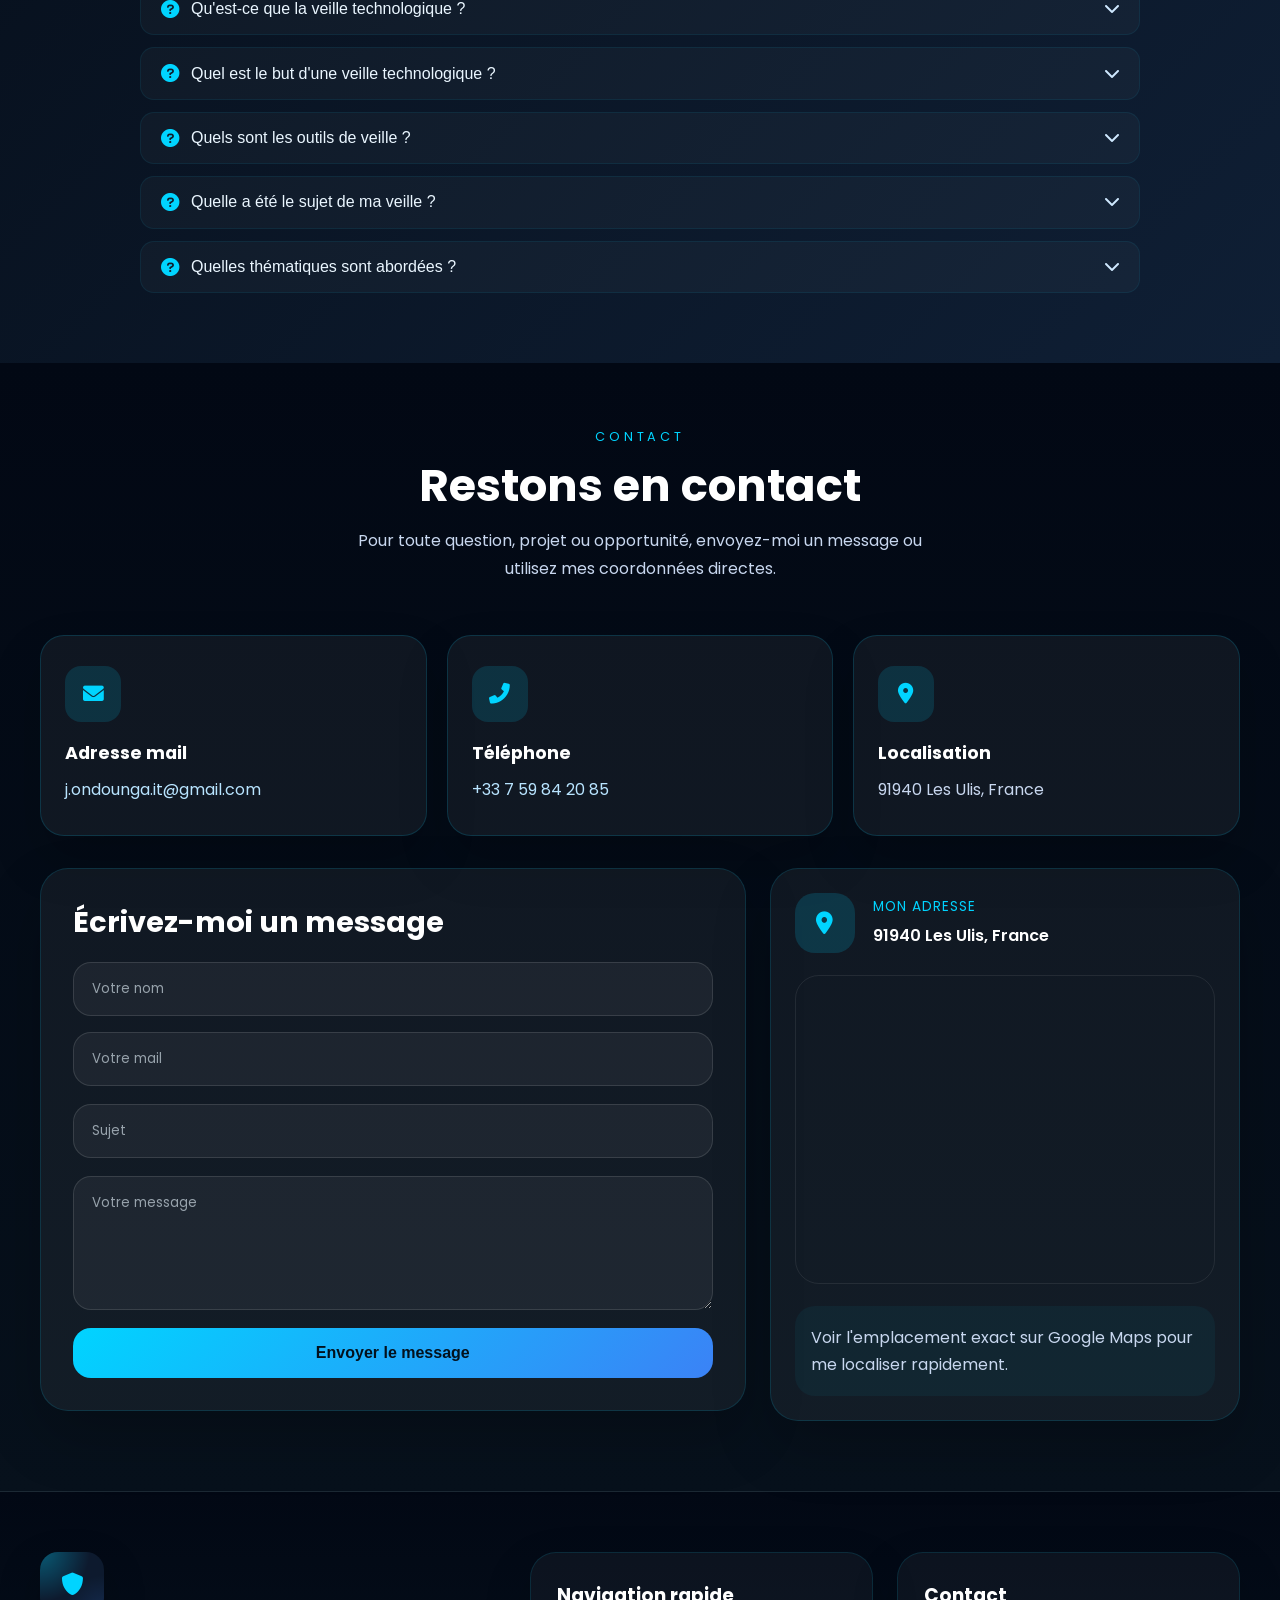
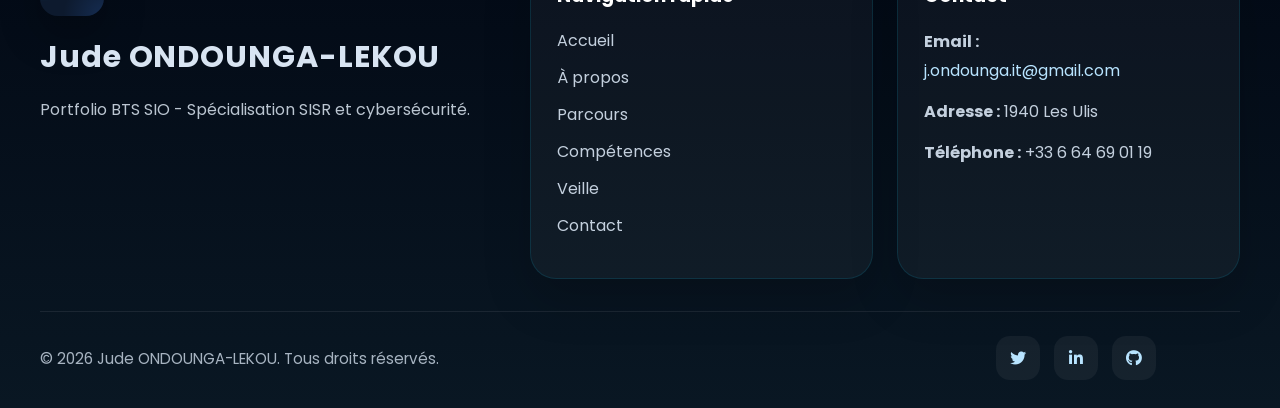
==== commit 0bf51c51: "remplacement de "Veille Technologique" par "Veille" dans les liens de navigation" ====
--- a/index.html
+++ b/index.html
@@ -62,7 +62,7 @@
                 <li><a href="#a-propos">À propos</a></li>
                 <li><a href="#parcours">Parcours</a></li>
                 <li><a href="#competences">Compétences</a></li>
-                <li><a href="#veille">Veille Technologique</a></li>
+                <li><a href="#veille">Veille</a></li>
                 <li><a href="epreuve-e4.html">E4</a></li>
                 <li><a href="epreuve-e5.html">E5</a></li>
                 <li><a href="epreuve-e6.html">E6</a></li>
--- a/style.css
+++ b/style.css
@@ -228,7 +228,7 @@
 }
 
 /* Responsive navbar: mobile behavior */
-@media (max-width: 900px) {
+@media (max-width: 1050px) {
     .navbar { padding: 12px 20px; }
     .nav-links { display: none; }
     .nav-toggle { display: inline-flex; position: relative; flex: 0 0 auto; z-index: 1300; border-radius: 12px; }
@@ -249,11 +249,11 @@
     .nav-links a { padding: 8px 10px; display: block; }
 }
 
-@media (max-width: 900px) {
+@media (max-width: 1050px) {
     body.nav-open .navbar { z-index: 1200; }
 }
 
-@media (min-width: 901px) {
+@media (min-width: 1051px) {
     .nav-toggle { display: none !important; }
     .nav-links { display: block !important; }
     .nav-links ul { display: flex !important; flex-direction: row !important; gap: 20px !important; }
@@ -800,7 +800,9 @@
 .project-image {
     display: block;
     width: calc(100% + 50px);
+    max-width: none;
     height: 180px;
+    flex: 0 0 180px;
     margin: -25px -25px 20px;
     object-fit: cover;
     object-position: center;
@@ -1862,15 +1864,15 @@
 
 @media (max-width: 600px) {
     .back-to-top {
-        right: 70px;
-        bottom: 22px;
+        right: 14px;
+        bottom: 114px;
     }
 }
 
 @media (max-width: 480px) {
     .back-to-top {
-        right: 62px;
-        bottom: 14px;
+        right: 14px;
+        bottom: 114px;
     }
 }
 
@@ -1984,7 +1986,7 @@
 }
 
 @media (max-width: 480px) {
-    .language-switcher { right: 14px; bottom: 70px; }
+    .language-switcher { right: 14px; bottom: 64px; }
 }
 
 /* Palette claire */
@@ -2607,3 +2609,581 @@
         will-change: auto;
     }
 }
+
+/* Responsive global: mobiles, tablettes, petits écrans et écrans larges */
+html, body {
+    width: 100%;
+    max-width: 100%;
+    overflow-x: hidden;
+}
+
+img, iframe, video, svg, canvas {
+    max-width: 100%;
+}
+
+.navbar {
+    min-height: 72px;
+    padding-top: env(safe-area-inset-top);
+}
+
+.nav-links,
+.nav-links ul {
+    min-width: 0;
+}
+
+.nav-links a {
+    white-space: nowrap;
+}
+
+@media (max-width: 1200px) and (min-width: 1051px) {
+    .navbar {
+        padding-left: 24px;
+        padding-right: 24px;
+    }
+
+    .nav-links ul {
+        gap: 10px !important;
+    }
+
+    .nav-links a:not(.btn-projet) {
+        font-size: 0.78rem;
+    }
+
+    .btn-projet {
+        padding: 7px 12px;
+    }
+}
+
+@media (max-width: 900px) {
+    html {
+        scroll-padding-top: 76px;
+    }
+
+    section {
+        scroll-margin-top: 76px;
+    }
+
+    .navbar {
+        min-height: 68px;
+        padding: 8px 14px;
+    }
+
+    .avatar {
+        width: 42px;
+        height: 42px;
+    }
+
+    .bts-text {
+        font-size: 1.05rem;
+    }
+
+    .nav-toggle {
+        width: 44px;
+        height: 44px;
+    }
+
+    body.nav-open .nav-links {
+        top: 72px;
+        max-height: calc(100vh - 88px);
+        overflow-y: auto;
+        overscroll-behavior: contain;
+        align-items: stretch;
+    }
+
+    .nav-links ul {
+        width: 100%;
+        align-items: stretch;
+        gap: 4px;
+    }
+
+    .nav-links a,
+    .nav-links a:not(.btn-projet):not(.dropbtn) {
+        width: 100%;
+        padding: 11px 12px;
+        border-radius: 8px;
+        font-size: 0.92rem;
+        white-space: normal;
+    }
+
+    .nav-links .btn-projet {
+        margin-top: 4px;
+        text-align: center;
+    }
+
+    .logo-area:hover .profile-card,
+    .logo-area:focus-within .profile-card,
+    .logo-area.profile-open .profile-card {
+        top: calc(100% + 8px);
+        left: 0;
+        width: min(330px, calc(100vw - 28px));
+    }
+
+    .logo-area:hover .avatar,
+    .logo-area:focus-within .avatar,
+    .logo-area.profile-open .avatar {
+        transform: none;
+    }
+
+    .hero,
+    .about-section,
+    .specialization-section,
+    .parcours-section,
+    .competences-section,
+    .veille-section,
+    .contact-section,
+    .entreprise-section {
+        padding-left: 16px;
+        padding-right: 16px;
+    }
+
+    .hero {
+        height: auto;
+        min-height: 100svh;
+        padding: 96px 0 24px;
+    }
+
+    .hero-content {
+        width: min(100% - 32px, 680px);
+    }
+
+    .hero-text h1 {
+        overflow-wrap: anywhere;
+    }
+
+    .title-sisr,
+    .promo {
+        max-width: 34rem;
+    }
+
+    .hero-illustration {
+        max-height: 42vh;
+        overflow: hidden;
+    }
+
+    .hero-illustration img {
+        max-height: 42vh;
+    }
+
+    .about-content-card,
+    .specialization-card,
+    .competence-card,
+    .parcours-node,
+    .parcours-card,
+    .footer-links,
+    .footer-contact-card {
+        min-width: 0;
+    }
+
+    .about-content-card {
+        width: 100%;
+        padding: 24px 20px;
+    }
+
+    .about-title,
+    .specialization-title,
+    .parcours-title,
+    .competences-title,
+    .veille-title,
+    .contact-intro h2 {
+        font-size: clamp(1.75rem, 8vw, 2.2rem);
+    }
+
+    .parcours-tree {
+        padding-left: 14px;
+    }
+
+    .parcours-node,
+    .parcours-card {
+        margin-left: 14px;
+    }
+
+    .parcours-node::before,
+    .parcours-card::before {
+        left: -24px;
+    }
+
+    .specialization-grid,
+    .competences-grid,
+    .contact-grid,
+    .contact-form-panel,
+    .company-info-grid,
+    .project-grid,
+    .cert-grid {
+        grid-template-columns: 1fr;
+    }
+
+    .contact-grid,
+    .contact-form-panel,
+    .contact-form-card,
+    .contact-location-card {
+        width: 100%;
+        min-width: 0;
+    }
+
+    .contact-card p,
+    .location-address {
+        overflow-wrap: anywhere;
+    }
+
+    .specialization-card,
+    .competence-card,
+    .parcours-node,
+    .parcours-card,
+    .cert-card,
+    .project-card,
+    .company-profile {
+        width: 100%;
+        max-width: 100%;
+    }
+
+    .page-container {
+        width: 100%;
+        max-width: 100%;
+        padding: 92px 16px 32px;
+    }
+
+    .card,
+    .e5-overview,
+    .company-profile,
+    .project-card {
+        min-width: 0;
+        overflow: hidden;
+    }
+
+    .e5-overview {
+        grid-template-columns: 1fr;
+        padding: 20px;
+    }
+
+    .e5-sheet-preview {
+        width: min(100%, 300px);
+        max-height: 300px;
+    }
+
+    .e5-synthesis-button {
+        width: 100%;
+        justify-content: center;
+        margin: 18px 0 0;
+    }
+
+    .company-logo {
+        width: 112px;
+        height: 48px;
+        flex-basis: 112px;
+    }
+
+    .company-profile-content {
+        padding: 18px 16px;
+    }
+
+    .company-identity {
+        align-items: flex-start;
+        flex-direction: column;
+    }
+
+    .footer-container {
+        flex-direction: column;
+    }
+
+    .footer-brand,
+    .footer-links-wrapper {
+        width: 100%;
+        min-width: 0;
+        max-width: none;
+        flex-basis: auto;
+    }
+
+    .footer-links-wrapper {
+        grid-template-columns: 1fr;
+    }
+
+    .footer-links,
+    .footer-contact-card {
+        padding: 20px 18px;
+    }
+
+    .social-links {
+        margin-right: 0;
+    }
+}
+
+@media (max-width: 480px) {
+    .navbar {
+        min-height: 64px;
+    }
+
+    .bts-text {
+        display: none;
+    }
+
+    .hero {
+        padding-top: 82px;
+    }
+
+    .hero-content {
+        width: calc(100% - 28px);
+    }
+
+    .hero-text h1 {
+        font-size: clamp(2rem, 12vw, 2.8rem);
+    }
+
+    .title-sisr {
+        font-size: 1rem;
+        line-height: 1.55;
+    }
+
+    .promo {
+        font-size: 0.88rem;
+        line-height: 1.55;
+    }
+
+    .social-icons {
+        gap: 18px;
+    }
+
+    .btn-welcome,
+    .about-btn,
+    .project-download,
+    .company-action-link {
+        max-width: 100%;
+        justify-content: center;
+        text-align: center;
+    }
+
+    .about-actions {
+        flex-direction: column;
+    }
+
+    .about-btn {
+        width: 100%;
+    }
+
+    .parcours-tree {
+        gap: 18px;
+        padding-left: 8px;
+    }
+
+    .parcours-node,
+    .parcours-card {
+        margin-left: 10px;
+        padding: 18px 16px;
+        border-radius: 16px;
+    }
+
+    .specialization-card {
+        padding: 22px 18px;
+        border-radius: 18px;
+    }
+
+    .cert-card {
+        align-items: flex-start;
+        flex-direction: column;
+    }
+
+    .company-info-grid {
+        grid-template-columns: 1fr;
+    }
+
+    .contact-section {
+        padding: 44px 14px 52px;
+    }
+
+    .contact-wrapper {
+        gap: 22px;
+    }
+
+    .contact-intro {
+        margin-bottom: 4px;
+    }
+
+    .contact-intro .section-label {
+        margin-bottom: 10px;
+    }
+
+    .contact-intro p {
+        margin-top: 12px;
+        font-size: 0.95rem;
+    }
+
+    .contact-grid {
+        gap: 12px;
+    }
+
+    .contact-card {
+        display: grid;
+        grid-template-columns: 44px minmax(0, 1fr);
+        align-items: center;
+        column-gap: 14px;
+        padding: 16px;
+        border-radius: 18px;
+    }
+
+    .contact-icon {
+        grid-row: span 2;
+        width: 44px;
+        height: 44px;
+        margin: 0;
+        border-radius: 13px;
+        font-size: 1.05rem;
+    }
+
+    .contact-card h3 {
+        margin: 0 0 4px;
+        font-size: 0.98rem;
+    }
+
+    .contact-card p {
+        font-size: 0.9rem;
+        line-height: 1.5;
+    }
+
+    .contact-form-panel {
+        display: flex;
+        flex-direction: column;
+        gap: 16px;
+    }
+
+    .contact-location-card {
+        order: -1;
+    }
+
+    .contact-form-card,
+    .contact-location-card {
+        padding: 20px 16px;
+        border-radius: 20px;
+    }
+
+    .contact-form-card h3 {
+        font-size: 1.5rem;
+        line-height: 1.3;
+    }
+
+    .location-panel-top {
+        align-items: center;
+        gap: 12px;
+    }
+
+    .location-marker {
+        flex: 0 0 48px;
+        width: 48px;
+        height: 48px;
+    }
+
+    .location-map-preview {
+        min-height: 0;
+        height: clamp(200px, 62vw, 280px);
+        border-radius: 16px;
+    }
+
+    .location-map-preview iframe {
+        display: block;
+        min-height: 0;
+        height: 100%;
+    }
+
+    .location-note {
+        padding: 14px;
+        font-size: 0.92rem;
+    }
+
+    .form-row {
+        margin-bottom: 12px;
+    }
+
+    .form-row input,
+    .form-row textarea {
+        min-width: 0;
+        padding: 14px;
+        border-radius: 14px;
+    }
+
+    .contact-submit {
+        min-height: 52px;
+        padding: 14px 18px;
+        border-radius: 14px;
+    }
+
+    .company-banner {
+        min-height: 110px;
+    }
+
+    .company-action-link {
+        width: 100%;
+    }
+
+    .footer-bottom {
+        align-items: flex-start;
+        flex-direction: column;
+    }
+
+    .footer-actions {
+        width: 100%;
+        justify-content: space-between;
+    }
+
+    .back-to-top {
+        right: 14px;
+        bottom: 114px;
+    }
+}
+
+@media (max-width: 360px) {
+    .hero-text h1 {
+        font-size: 1.95rem;
+    }
+
+    .nav-toggle {
+        width: 40px;
+        height: 40px;
+    }
+
+    .avatar {
+        width: 38px;
+        height: 38px;
+    }
+
+    .page-container {
+        padding-left: 12px;
+        padding-right: 12px;
+    }
+
+    .about-content-card,
+    .specialization-card,
+    .competence-card,
+    .footer-links,
+    .footer-contact-card {
+        padding-left: 14px;
+        padding-right: 14px;
+    }
+}
+
+@media (max-width: 480px) {
+    .theme-toggle,
+    .language-switcher,
+    .back-to-top {
+        right: calc(14px + env(safe-area-inset-right, 0px));
+        width: 44px;
+        height: 44px;
+        box-sizing: border-box;
+    }
+
+    .theme-toggle {
+        bottom: calc(14px + env(safe-area-inset-bottom, 0px));
+    }
+
+    .language-switcher {
+        bottom: calc(62px + env(safe-area-inset-bottom, 0px));
+    }
+
+    .language-toggle {
+        width: 44px;
+        height: 44px;
+        min-height: 44px;
+        box-sizing: border-box;
+    }
+
+    .back-to-top {
+        bottom: calc(110px + env(safe-area-inset-bottom, 0px));
+    }
+}
